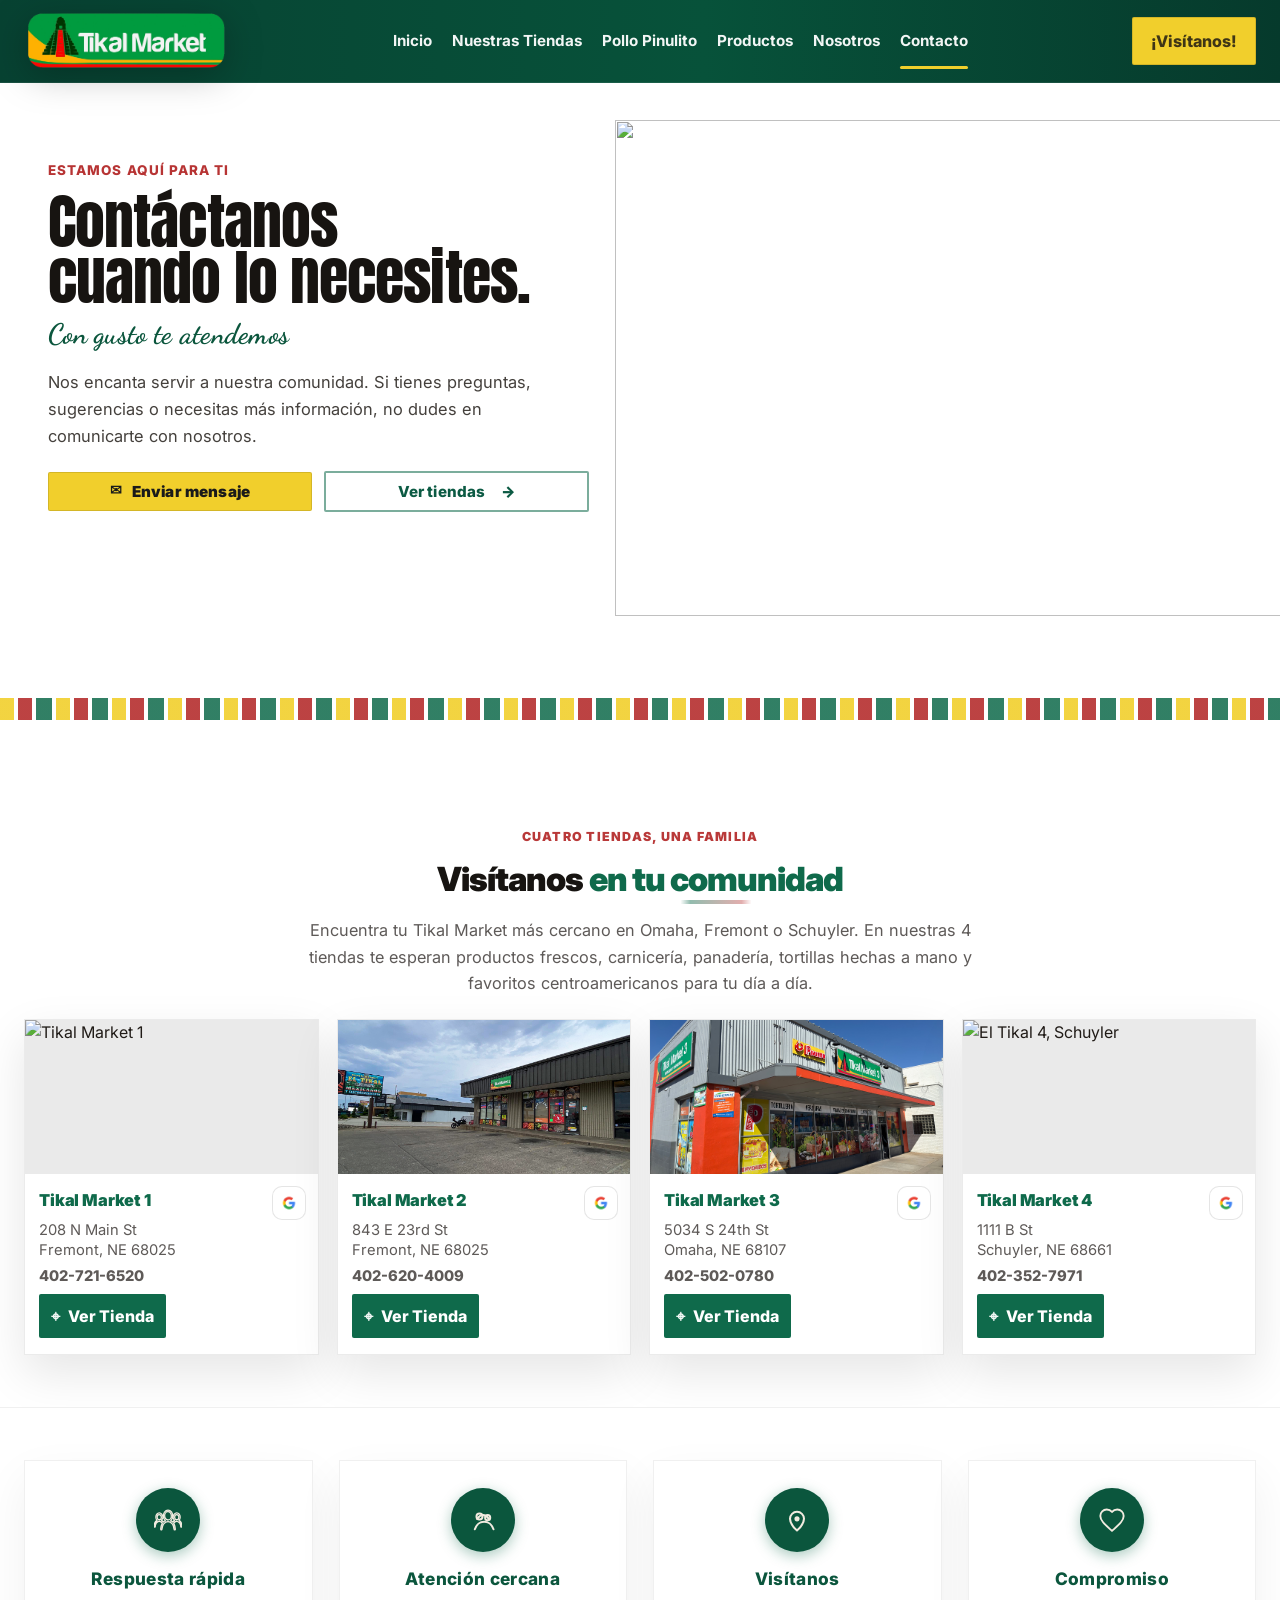
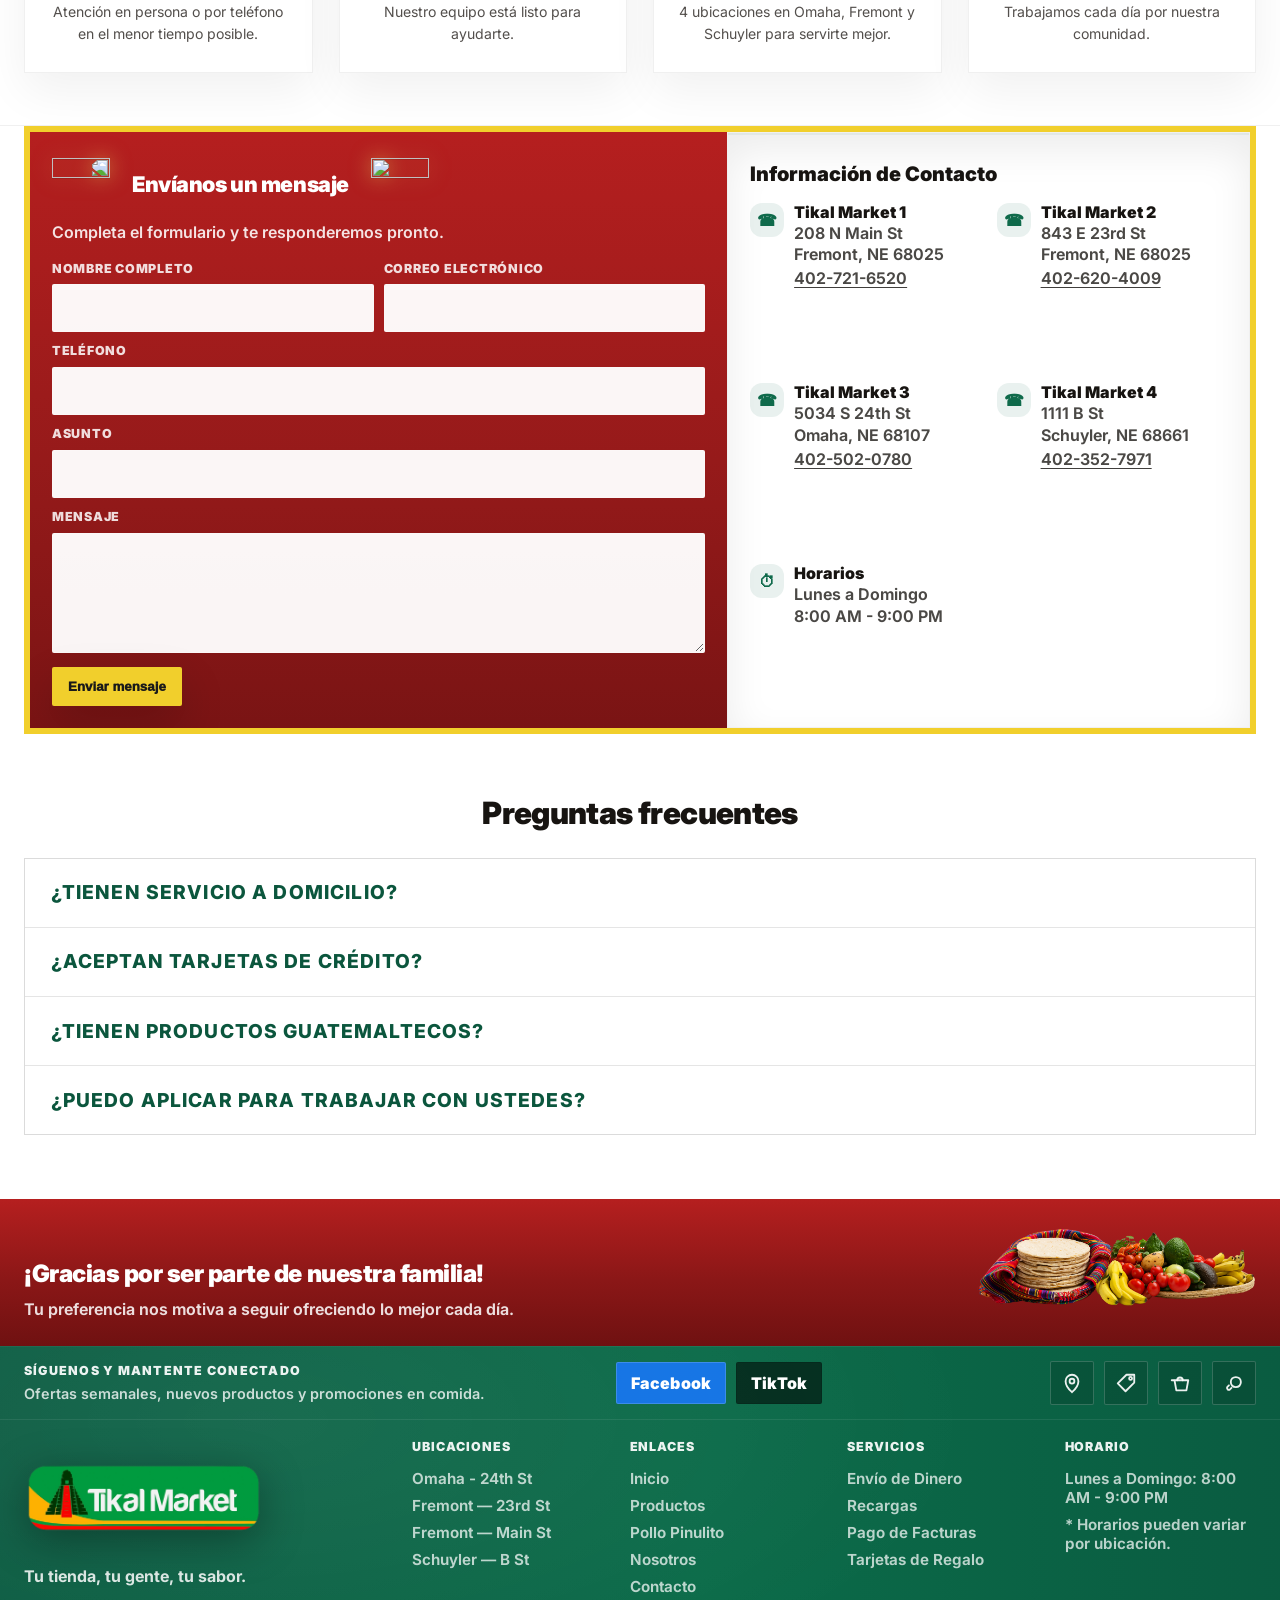
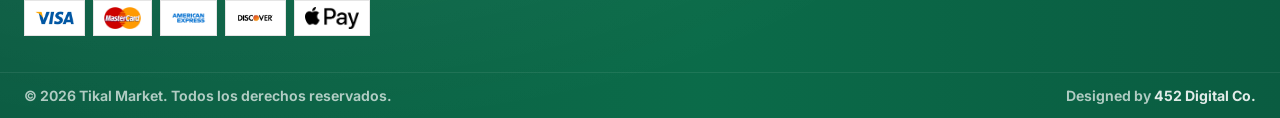
==== contact.html @ d2f0e2c5 "Add files via upload" ====
<!DOCTYPE html>
<html lang="es">
<head>
  <meta charset="UTF-8" />
  <meta name="viewport" content="width=device-width, initial-scale=1.0" />
  <title>Contacto | Tikal Market</title>
  <meta
    name="description"
    content="Contáctanos: teléfono, correo, horario, ubicaciones y formulario para mensajes. También puedes escribirnos por WhatsApp."
  />

  <link rel="preconnect" href="https://fonts.googleapis.com" />
  <link rel="preconnect" href="https://fonts.gstatic.com" crossorigin />
  <link
    href="https://fonts.googleapis.com/css2?family=Anton&family=Cormorant+Garamond:ital,wght@0,400;0,500;0,600;0,700;1,500&family=Dancing+Script:wght@600;700&family=Inter:wght@400;500;600;700;800;900&display=swap"
    rel="stylesheet"
  />

  <link rel="stylesheet" href="css/style.css" />
  <link rel="stylesheet" href="css/locations.css" />
  <link rel="stylesheet" href="css/contact.css" />
</head>
<body class="contact-page">
  <header class="site-header is-overlay" id="site-header">
    <div class="nav-inner container">
      <a href="index.html" class="logo-wrap" aria-label="Tikal Market inicio">
        <img
          src="images/tikal-market-omaha-logo.png"
          alt="Tikal Market"
          class="logo-img"
        />
      </a>

      <nav class="main-nav" aria-label="Navegación principal">
        <a href="index.html">Inicio</a>
        <a href="locations.html">Nuestras Tiendas</a>
        <a href="pollo-pinulito.html">Pollo Pinulito</a>
        <a href="products.html">Productos</a>
        <a href="about.html">Nosotros</a>
        <a href="contact.html" class="active">Contacto</a>
      </nav>

      <div class="nav-right">
        <a href="locations.html" class="visit-btn">¡Visítanos!</a>
      </div>

      <button class="mobile-toggle" aria-label="Abrir menú" aria-expanded="false" type="button">
        <span></span>
        <span></span>
        <span></span>
      </button>
    </div>

    <div class="mobile-menu" id="mobile-menu">
      <a href="index.html">Inicio</a>
      <a href="locations.html">Nuestras Tiendas</a>
      <a href="pollo-pinulito.html">Pollo Pinulito</a>
      <a href="products.html">Productos</a>
      <a href="about.html">Nosotros</a>
      <a href="contact.html" class="active">Contacto</a>
      <a href="locations.html" class="mobile-visit-btn">¡Visítanos!</a>
    </div>
  </header>

  <main class="contact-main">
    <!-- Reuse the Products hero structure (same classes + layout) -->
    <section class="hero prod-hero" aria-label="Contacto">
      <div class="hero-inner container">
        <div class="hero-left">
          <p class="hero-eyebrow">ESTAMOS AQUÍ PARA TI</p>

          <h1 class="hero-title">
            <span class="title-line title-line-dark">Contáctanos</span>
            <span class="title-line title-line-dark">cuando lo necesites.</span>
            <span class="headline-script">Con gusto te atendemos</span>
          </h1>

          <p class="hero-text">
            Nos encanta servir a nuestra comunidad. Si tienes preguntas, sugerencias o necesitas más información,
            no dudes en comunicarte con nosotros.
          </p>

          <div class="hero-actions">
            <a href="#enviar-mensaje" class="btn btn-primary">
              <span class="btn-pin">✉</span>
              Enviar mensaje
            </a>
            <a href="locations.html" class="btn btn-secondary">Ver tiendas</a>
          </div>
        </div>

        <div class="hero-right" aria-label="Foto de la tienda">
          <div class="hero-visual">
            <div class="hero-slideshow" aria-hidden="true">
              <div class="hero-slide active">
                <img src="images/Tikal-market-3-storefront-image-1.jpg" alt="" loading="eager" decoding="async" />
              </div>
              <div class="hero-slide">
                <img src="images/tikal-market-verdura-fresca-omaha.jpg" alt="" loading="eager" decoding="async" />
              </div>
              <div class="hero-slide">
                <img src="images/fresh-pan-dulce-omaha.jpg" alt="" loading="eager" decoding="async" />
              </div>
              <div class="hero-slide">
                <img src="images/tortilleria-el-tikal-omaha.jpg" alt="" loading="eager" decoding="async" />
              </div>
            </div>
            <div class="hero-visual-overlay" aria-hidden="true"></div>
          </div>
        </div>
      </div>
      <div class="hero-pattern" aria-hidden="true"></div>
    </section>

    <section class="community-strip" aria-label="Tiendas en tu comunidad">
      <div class="community-inner">
        <p class="community-eyebrow">CUATRO TIENDAS, UNA FAMILIA</p>
        <h3 class="community-title">Visítanos <span>en tu comunidad</span></h3>
        <p class="community-lead">
          Encuentra tu Tikal Market más cercano en Omaha, Fremont o Schuyler. En nuestras 4 tiendas te esperan productos frescos,
          carnicería, panadería, tortillas hechas a mano y favoritos centroamericanos para tu día a día.
        </p>

        <div class="community-grid">
          <article class="store-card">
            <div class="store-photo">
              <img src="images/el-tikal-1-fremont-comida-mexicana-fremont.jpg" alt="Tikal Market 1" />
            </div>
            <div class="store-body">
              <h4>Tikal Market 1</h4>
              <p>208 N Main St<br />Fremont, NE 68025</p>
              <p class="store-phone">402-721-6520</p>
              <a class="store-btn" href="location-fremont-main.html">Ver Tienda</a>
              <a
                class="store-google"
                href="https://maps.app.goo.gl/HQk2gLZ1mZt1UHi59"
                target="_blank"
                rel="noopener noreferrer"
                aria-label="Ver Tikal Market 1 en Google Maps"
              >
                <img src="images/google-icon.png" alt="" />
              </a>
            </div>
          </article>

          <article class="store-card">
            <div class="store-photo">
              <img src="images/tikal-market-2-storefront.jpg" alt="Tikal Market 2" />
            </div>
            <div class="store-body">
              <h4>Tikal Market 2</h4>
              <p>843 E 23rd St<br />Fremont, NE 68025</p>
              <p class="store-phone">402-620-4009</p>
              <a class="store-btn" href="location-fremont-23rd-st.html">Ver Tienda</a>
              <a
                class="store-google"
                href="https://maps.app.goo.gl/xpdBEGSJSreR9dWq8"
                target="_blank"
                rel="noopener noreferrer"
                aria-label="Ver Tikal Market 2 en Google Maps"
              >
                <img src="images/google-icon.png" alt="" />
              </a>
            </div>
          </article>

          <article class="store-card">
            <div class="store-photo">
              <img src="images/tikal-market-3-grocery-store-omaha.jpg" alt="Tikal Market 3" />
            </div>
            <div class="store-body">
              <h4>Tikal Market 3</h4>
              <p>5034 S 24th St<br />Omaha, NE 68107</p>
              <p class="store-phone">402-502-0780</p>
              <a class="store-btn" href="location-omaha-24th.html">Ver Tienda</a>
              <a
                class="store-google"
                href="https://maps.app.goo.gl/YF4BS8qNrsKsCc697"
                target="_blank"
                rel="noopener noreferrer"
                aria-label="Ver Tikal Market 3 en Google Maps"
              >
                <img src="images/google-icon.png" alt="" />
              </a>
            </div>
          </article>

          <article class="store-card">
            <div class="store-photo">
              <img src="images/store-front-el-tikal-4-schyular-ne.jpg" alt="El Tikal 4, Schuyler" />
            </div>
            <div class="store-body">
              <h4>Tikal Market 4</h4>
              <p>1111 B St<br />Schuyler, NE 68661</p>
              <p class="store-phone">402-352-7971</p>
              <a class="store-btn" href="location-schuyler.html">Ver Tienda</a>
              <a
                class="store-google"
                href="https://maps.app.goo.gl/JEtDp7ppuPJG7rx89"
                target="_blank"
                rel="noopener noreferrer"
                aria-label="Ver Tikal Market 4 en Google Maps"
              >
                <img src="images/google-icon.png" alt="" />
              </a>
            </div>
          </article>
        </div>
      </div>
    </section>

    <section class="about-values about-values--strip" aria-label="Promesas de servicio">
      <div class="about-values-inner container">
        <div class="about-values-grid">
          <article class="about-value-card">
            <div class="about-value-ico about-value-ico--green" aria-hidden="true">
              <svg viewBox="0 0 29.67 21.11" width="28" height="28" fill="none" xmlns="http://www.w3.org/2000/svg" aria-hidden="true" focusable="false">
                <path
                  d="M21.18,20.15c-.04-4.39-2.91-7.85-6.36-7.84s-6.3,3.5-6.32,7.87c0,.51-.3.93-.72.92s-.7-.44-.7-.99c.04-2.21.64-4.33,1.79-6.07-1.13-1.79-3-2.47-4.7-1.7-1.6.72-2.74,2.64-2.74,4.84,0,.52-.31.92-.71.92-.43,0-.72-.43-.71-.97.05-2.67,1.26-5.04,3.2-6.19-1.57-1.71-1.66-4.69-.24-6.54s3.8-1.86,5.22-.02s1.35,4.83-.23,6.56c.76.47,1.39,1.08,1.92,1.86.66-.69,1.36-1.19,2.15-1.59-2.43-2.13-2.81-6.4-.87-9.13s5.4-2.77,7.37-.03s1.6,7.01-.85,9.16c.79.41,1.48.91,2.15,1.59.52-.77,1.14-1.38,1.92-1.86-1.56-1.72-1.66-4.65-.26-6.51s3.8-1.9,5.23-.06s1.37,4.81-.22,6.57c1.93,1.16,3.15,3.51,3.19,6.19,0,.51-.24.91-.64.97-.37.05-.77-.3-.77-.81,0-2.22-1.1-4.18-2.73-4.92-1.7-.78-3.6-.11-4.73,1.69,1.16,1.77,1.8,3.94,1.78,6.22,0,.51-.36.86-.71.84-.42-.02-.69-.42-.69-.96ZM14.51,1.78c-1.98.23-3.38,2.43-3.18,4.84s1.92,4.15,3.84,3.92s3.37-2.38,3.18-4.8-1.87-4.19-3.83-3.96ZM5.47,4.77c-1.26.07-2.18,1.4-2.11,2.92s1.1,2.66,2.32,2.59s2.15-1.36,2.1-2.88-1.06-2.7-2.31-2.63ZM24.03,4.77c-1.25.04-2.19,1.36-2.14,2.87s1.07,2.69,2.28,2.64s2.17-1.31,2.14-2.83-1.02-2.72-2.27-2.68Z"
                  stroke="#f2ebe0"
                  stroke-width="1.35"
                  stroke-linejoin="round"
                  stroke-linecap="round"
                />
              </svg>
            </div>
            <h3 class="about-value-name">Respuesta rápida</h3>
            <p class="about-value-text">Atención en persona o por teléfono en el menor tiempo posible.</p>
          </article>

          <article class="about-value-card">
            <div class="about-value-ico about-value-ico--green" aria-hidden="true">
              <svg viewBox="0 0 24 24" width="28" height="28" fill="none" xmlns="http://www.w3.org/2000/svg">
                <path
                  d="M7 11c1.5-2 3.5-3.2 5-3.2S15.5 9 17 11"
                  stroke="#f2ebe0"
                  stroke-width="1.7"
                  stroke-linecap="round"
                />
                <path
                  d="M5 20c1.2-4 4.5-6.5 8-6.5s6.8 2.5 8 6.5"
                  stroke="#f2ebe0"
                  stroke-width="1.7"
                  stroke-linecap="round"
                />
                <circle cx="9" cy="9" r="2.6" stroke="#f2ebe0" stroke-width="1.7" />
                <circle cx="16" cy="10" r="2.2" stroke="#f2ebe0" stroke-width="1.7" />
              </svg>
            </div>
            <h3 class="about-value-name">Atención cercana</h3>
            <p class="about-value-text">Nuestro equipo está listo para ayudarte.</p>
          </article>

          <article class="about-value-card">
            <div class="about-value-ico about-value-ico--green" aria-hidden="true">
              <svg viewBox="0 0 24 24" width="28" height="28" fill="none" xmlns="http://www.w3.org/2000/svg">
                <path
                  d="M12 21s6-5.2 6-10a6 6 0 1 0-12 0c0 4.8 6 10 6 10Z"
                  stroke="#f2ebe0"
                  stroke-width="1.75"
                  stroke-linejoin="round"
                />
                <circle cx="12" cy="11" r="2.2" fill="#f2ebe0" />
              </svg>
            </div>
            <h3 class="about-value-name">Visítanos</h3>
            <p class="about-value-text">4 ubicaciones en Omaha, Fremont y Schuyler para servirte mejor.</p>
          </article>

          <article class="about-value-card">
            <div class="about-value-ico about-value-ico--green" aria-hidden="true">
              <svg viewBox="0 0 24 24" width="28" height="28" fill="none" xmlns="http://www.w3.org/2000/svg">
                <path
                  d="M12 21.35l-1.45-1.32C5.4 15.36 2 12.28 2 8.5 2 5.42 4.42 3 7.5 3c1.74 0 3.41.81 4.5 2.09C13.09 3.81 14.76 3 16.5 3 19.58 3 22 5.42 22 8.5c0 3.78-3.4 6.86-8.55 11.54L12 21.35Z"
                  stroke="#f2ebe0"
                  stroke-width="1.6"
                  stroke-linejoin="round"
                />
              </svg>
            </div>
            <h3 class="about-value-name">Compromiso</h3>
            <p class="about-value-text">Trabajamos cada día por nuestra comunidad.</p>
          </article>
        </div>
      </div>
    </section>

    <section class="contact-split" id="enviar-mensaje" aria-label="Formulario y datos de contacto">
      <div class="contact-split-inner">
        <div class="contact-form-panel">
          <div class="contact-form-title-deco pin-order-title-deco">
            <span class="pin-order-title-rays" aria-hidden="true">
              <img
                class="pin-order-title-exclam"
                src="images/exclamations-card.svg"
                alt=""
                width="58"
                height="53"
                decoding="async"
              />
            </span>
            <h2 class="contact-form-title">Envíanos un mensaje</h2>
            <span class="pin-order-title-rays pin-order-title-rays--mirror" aria-hidden="true">
              <img
                class="pin-order-title-exclam"
                src="images/exclamations-card.svg"
                alt=""
                width="58"
                height="53"
                decoding="async"
              />
            </span>
          </div>
          <p class="contact-form-sub">Completa el formulario y te responderemos pronto.</p>

          <form action="#" method="post" class="contact-form" aria-label="Formulario de contacto">
            <div class="contact-form-grid">
              <div class="contact-field">
                <label class="contact-label" for="fullName">Nombre completo</label>
                <input class="contact-input" id="fullName" name="fullName" type="text" autocomplete="name" />
              </div>
              <div class="contact-field">
                <label class="contact-label" for="email">Correo electrónico</label>
                <input class="contact-input" id="email" name="email" type="email" autocomplete="email" />
              </div>
              <div class="contact-field contact-field--full">
                <label class="contact-label" for="phone">Teléfono</label>
                <input class="contact-input" id="phone" name="phone" type="tel" autocomplete="tel" />
              </div>
              <div class="contact-field contact-field--full">
                <label class="contact-label" for="subject">Asunto</label>
                <input class="contact-input" id="subject" name="subject" type="text" />
              </div>
              <div class="contact-field contact-field--full">
                <label class="contact-label" for="message">Mensaje</label>
                <textarea class="contact-textarea" id="message" name="message"></textarea>
              </div>
            </div>

            <div class="contact-submit-row">
              <button class="contact-submit" type="submit">Enviar mensaje</button>
            </div>
          </form>
        </div>

        <aside class="contact-info-panel" aria-label="Información de contacto">
          <h2 class="contact-info-title">Información de Contacto</h2>
          <ul class="contact-info-list">
            <li class="contact-info-item">
              <div class="contact-info-ico" aria-hidden="true">☎</div>
              <div>
                <p class="contact-info-k">Tikal Market 1</p>
                <p class="contact-info-v">208 N Main St<br />Fremont, NE 68025</p>
                <p class="contact-info-v"><a href="tel:+14027216520">402-721-6520</a></p>
              </div>
            </li>
            <li class="contact-info-item">
              <div class="contact-info-ico" aria-hidden="true">☎</div>
              <div>
                <p class="contact-info-k">Tikal Market 2</p>
                <p class="contact-info-v">843 E 23rd St<br />Fremont, NE 68025</p>
                <p class="contact-info-v"><a href="tel:+14026204009">402-620-4009</a></p>
              </div>
            </li>
            <li class="contact-info-item">
              <div class="contact-info-ico" aria-hidden="true">☎</div>
              <div>
                <p class="contact-info-k">Tikal Market 3</p>
                <p class="contact-info-v">5034 S 24th St<br />Omaha, NE 68107</p>
                <p class="contact-info-v"><a href="tel:+14025020780">402-502-0780</a></p>
              </div>
            </li>
            <li class="contact-info-item">
              <div class="contact-info-ico" aria-hidden="true">☎</div>
              <div>
                <p class="contact-info-k">Tikal Market 4</p>
                <p class="contact-info-v">1111 B St<br />Schuyler, NE 68661</p>
                <p class="contact-info-v"><a href="tel:+14023527971">402-352-7971</a></p>
              </div>
            </li>
            <li class="contact-info-item">
              <div class="contact-info-ico" aria-hidden="true">⏱</div>
              <div>
                <p class="contact-info-k">Horarios</p>
                <p class="contact-info-v">Lunes a Domingo<br />8:00 AM - 9:00 PM</p>
              </div>
            </li>
          </ul>

        </aside>
      </div>
    </section>

    <section class="loc-faq" aria-label="Preguntas frecuentes">
      <div class="loc-faq-inner">
        <h2 class="loc-faq-title">Preguntas frecuentes</h2>
        <div class="loc-faq-grid">
          <details class="loc-faq-item">
            <summary class="loc-faq-q">
              ¿Tienen servicio a domicilio?
              <span class="chev" aria-hidden="true">⌄</span>
            </summary>
            <div class="loc-faq-a">
              No contamos con servicio a domicilio propio, pero te esperamos en cualquiera de nuestras tiendas.
            </div>
          </details>

          <details class="loc-faq-item">
            <summary class="loc-faq-q">
              ¿Aceptan tarjetas de crédito?
              <span class="chev" aria-hidden="true">⌄</span>
            </summary>
            <div class="loc-faq-a">Sí, aceptamos Visa, Mastercard, Discover y American Express.</div>
          </details>

          <details class="loc-faq-item">
            <summary class="loc-faq-q">
              ¿Tienen productos guatemaltecos?
              <span class="chev" aria-hidden="true">⌄</span>
            </summary>
            <div class="loc-faq-a">
              Sí, contamos con una gran variedad de productos de Guatemala, México y Centroamérica.
            </div>
          </details>

          <details class="loc-faq-item">
            <summary class="loc-faq-q">
              ¿Puedo aplicar para trabajar con ustedes?
              <span class="chev" aria-hidden="true">⌄</span>
            </summary>
            <div class="loc-faq-a">
              Sí, envíanos tu información a <a href="mailto:info@eltikalmarket.com">info@eltikalmarket.com</a> o visita una de nuestras tiendas.
            </div>
          </details>
        </div>
      </div>
    </section>

    <section class="contact-thanks" aria-label="Gracias">
      <div class="contact-thanks-inner">
        <div>
          <h2 class="contact-thanks-title">¡Gracias por ser parte de nuestra familia!</h2>
          <p class="contact-thanks-sub">Tu preferencia nos motiva a seguir ofreciendo lo mejor cada día.</p>
        </div>
        <img class="contact-thanks-img" src="images/tikal-market-omaha-fresh-fruits-and-veggies.png" alt="" loading="lazy" decoding="async" />
      </div>
    </section>
  </main>

  <footer class="site-footer" aria-label="Pie de página">
    <div class="footer-social" aria-label="Síguenos y mantente conectado">
      <div class="social-strip-inner">
        <div class="social-strip-left">
          <p class="social-strip-title">SÍGUENOS Y MANTENTE CONECTADO</p>
          <p class="social-strip-subtitle">Ofertas semanales, nuevos productos y promociones en comida.</p>
        </div>

        <div class="social-strip-actions" aria-label="Redes sociales">
          <a class="social-pill social-pill-facebook" href="#" aria-label="Facebook">Facebook</a>
          <a class="social-pill social-pill-tiktok" href="#" aria-label="TikTok">TikTok</a>
        </div>

        <div class="social-strip-icons" aria-hidden="true">
          <span class="social-icon" title="Tiendas">
            <svg viewBox="0 0 24 24" aria-hidden="true" focusable="false">
              <path d="M12 22s7-6.2 7-12a7 7 0 0 0-14 0c0 5.8 7 12 7 12Z" fill="none" stroke="currentColor" stroke-width="2" />
              <circle cx="12" cy="10" r="2.6" fill="none" stroke="currentColor" stroke-width="2" />
            </svg>
          </span>
          <span class="social-icon" title="Ofertas">
            <svg viewBox="0 0 24 24" aria-hidden="true" focusable="false">
              <path d="M3 12.5 12.5 3H21v8.5L11.5 21 3 12.5Z" fill="none" stroke="currentColor" stroke-width="2" stroke-linejoin="round" />
              <circle cx="17" cy="7" r="1.6" fill="none" stroke="currentColor" stroke-width="2" />
            </svg>
          </span>
          <span class="social-icon" title="Productos">
            <svg viewBox="0 0 24 24" aria-hidden="true" focusable="false">
              <path d="M6 9h15l-2 11H8L6 9Z" fill="none" stroke="currentColor" stroke-width="2" stroke-linejoin="round" />
              <path d="M9 9a3 3 0 0 1 6 0" fill="none" stroke="currentColor" stroke-width="2" stroke-linecap="round" />
              <path d="M3 9h2" fill="none" stroke="currentColor" stroke-width="2" stroke-linecap="round" />
            </svg>
          </span>
          <span class="social-icon" title="Pollo Pinulito">
            <svg viewBox="0 0 24 24" aria-hidden="true" focusable="false">
              <path d="M10 7c2-2 6-2 8 0s2 6 0 8-6 2-8 0-2-6 0-8Z" fill="none" stroke="currentColor" stroke-width="2" />
              <path d="M6.5 14.5 4.8 16.2a2 2 0 0 0 2.8 2.8l1.7-1.7" fill="none" stroke="currentColor" stroke-width="2" stroke-linecap="round" />
            </svg>
          </span>
        </div>
      </div>
    </div>

    <div class="footer-inner">
      <div class="footer-brand">
        <div class="footer-logo-row">
          <img class="footer-logo" src="images/tikal-market-omaha-logo.png" alt="Tikal Market" />
        </div>
        <p class="footer-tagline">Tu tienda, tu gente, tu sabor.</p>

        <div class="footer-payments" aria-label="Métodos de pago">
          <img class="pay-badge" src="images/visa-logo-tikal-market.png" alt="Visa" />
          <img class="pay-badge" src="images/master-card-logo.png" alt="Mastercard" />
          <img class="pay-badge" src="images/american-express-logo-tikal-market.png" alt="American Express" />
          <img class="pay-badge" src="images/discover-logo-tikal-market.png" alt="Discover" />
          <img class="pay-badge" src="images/apple-pay-logo.png" alt="Apple Pay" />
        </div>
      </div>

      <div class="footer-cols" aria-label="Información del sitio">
        <div class="footer-col">
          <h4>Ubicaciones</h4>
          <a href="locations.html">Omaha - 24th St</a>
          <a href="locations.html">Fremont — 23rd St</a>
          <a href="locations.html">Fremont — Main St</a>
          <a href="locations.html">Schuyler — B St</a>
        </div>

        <div class="footer-col">
          <h4>Enlaces</h4>
          <a href="index.html">Inicio</a>
          <a href="products.html">Productos</a>
          <a href="pollo-pinulito.html">Pollo Pinulito</a>
          <a href="about.html">Nosotros</a>
          <a href="contact.html">Contacto</a>
        </div>

        <div class="footer-col">
          <h4>Servicios</h4>
          <span>Envío de Dinero</span>
          <span>Recargas</span>
          <span>Pago de Facturas</span>
          <span>Tarjetas de Regalo</span>
        </div>

        <div class="footer-col footer-col-hours">
          <h4>Horario</h4>
          <span>Lunes a Domingo: 8:00 AM - 9:00 PM</span>
          <span class="footer-hours-note">* Horarios pueden variar por ubicación.</span>
        </div>
      </div>
    </div>

    <div class="footer-bottom" aria-label="Créditos">
      <div class="footer-bottom-inner">
        <span>© 2026 Tikal Market. Todos los derechos reservados.</span>
        <span class="footer-credit">
          Designed by
          <a href="https://452digitalco.com" target="_blank" rel="noopener noreferrer">452 Digital Co.</a>
        </span>
      </div>
    </div>
  </footer>

  <script src="js/script.js" defer></script>
</body>
</html>
---- css/style.css ----
* {
  box-sizing: border-box;
  margin: 0;
  padding: 0;
}

:root {
  --green: #0f6a4b;
  --green-dark: #0b563d;
  --green-deep: #0b5a43;
  --cream: #f2ece3;
  --cream-soft: #f7f2eb;
  --text: #201b17;
  --muted: #645950;
  --red: #b12323;
  --yellow: #f1cf2c;
  --white: #ffffff;
  --shadow-soft: 0 10px 30px rgba(0, 0, 0, 0.08);
  --shadow-hero: 0 18px 50px rgba(0, 0, 0, 0.14);
  --radius: 14px;
  --header-h: 82px;
}

html {
  scroll-behavior: smooth;
  overflow-x: hidden;
}

body {
  font-family: "Inter", sans-serif;
  background: #ffffff;
  color: var(--text);
  line-height: 1.5;
  overflow-x: hidden;
}

body.nav-open {
  overflow: hidden;
  touch-action: none;
}

img {
  max-width: 100%;
  display: block;
}

.container {
  width: min(1380px, calc(100% - 48px));
  margin: 0 auto;
}

/* HEADER */
.site-header {
  position: fixed;
  left: 0;
  right: 0;
  top: 0;
  z-index: 100;
  background: linear-gradient(90deg, #074232 0%, #07523a 55%, #063a2c 100%);
  border-bottom: 1px solid rgba(255, 255, 255, 0.08);
  transition: box-shadow 220ms ease;
}

.site-header.is-overlay {
  /* keep consistent brand color at top; no pale/translucent state */
  background: linear-gradient(90deg, #074232 0%, #07523a 55%, #063a2c 100%);
}

.site-header.is-solid {
  /* subtle enhancement on scroll (same base color identity) */
  box-shadow: 0 14px 36px rgba(0, 0, 0, 0.22);
}

.nav-inner {
  min-height: 82px;
  padding: 0;
  display: flex;
  align-items: center;
  gap: 24px;
}

.logo-wrap {
  display: flex;
  align-items: center;
  text-decoration: none;
  flex-shrink: 0;
}

.logo-img {
  height: 63px;
  width: auto;
  object-fit: contain;
  filter: drop-shadow(0 8px 18px rgba(0, 0, 0, 0.25));
}

.main-nav {
  display: flex;
  align-items: center;
  justify-content: center;
  gap: 28px;
  flex: 1;
}

.main-nav a {
  position: relative;
  color: rgba(255, 255, 255, 0.95);
  text-decoration: none;
  font-weight: 700;
  font-size: 0.95rem;
  padding: 6px 0;
  transition: opacity 0.2s ease;
}

.main-nav a:hover {
  opacity: 1;
}

.main-nav a.active::after,
.main-nav a:hover::after {
  content: "";
  position: absolute;
  left: 0;
  bottom: -11px;
  width: 100%;
  height: 3px;
  background: var(--yellow);
  border-radius: 999px;
}

.nav-right {
  display: flex;
  align-items: center;
  gap: 16px;
  flex-shrink: 0;
}

.social-icons {
  display: flex;
  align-items: center;
  gap: 0;
}

.nav-social-fb {
  width: 48px;
  height: 48px;
  margin: 0;
  padding: 0;
  border-radius: 2px;
  border: 1px solid #c3c4c7;
  background-color: rgba(255, 255, 255, 1);
  color: #0866ff;
  text-decoration: none;
  font-family: inherit;
  font-size: 1.05rem;
  font-weight: 800;
  line-height: 1;
  display: inline-flex;
  align-items: center;
  justify-content: center;
  box-shadow: 0 1px 0 rgba(0, 0, 0, 0.06);
  transition: background-color 0.1s ease, border-color 0.1s ease, color 0.1s ease,
    box-shadow 0.1s ease;
}

.nav-social-fb:hover {
  background-color: #f6f7f7;
  border-color: #8c8f94;
  color: #0554cf;
  box-shadow: 0 1px 0 rgba(0, 0, 0, 0.1);
}

.nav-social-fb:active {
  background-color: #f0f0f0;
  box-shadow: inset 0 1px 1px rgba(0, 0, 0, 0.06);
}

.nav-social-fb:focus-visible {
  outline: 2px solid var(--yellow);
  outline-offset: 2px;
}

.visit-btn {
  display: inline-flex;
  align-items: center;
  justify-content: center;
  background: var(--yellow);
  color: rgba(23, 20, 17, 0.82);
  text-decoration: none;
  font-weight: 800;
  padding: 11px 18px;
  border-radius: 2px;
  border: 1px solid rgba(0, 0, 0, 0.12);
  box-shadow: none;
  white-space: nowrap;
  transition: transform 0.2s ease, box-shadow 0.2s ease;
}

.visit-btn:hover {
  transform: translateY(-1px);
  box-shadow: none;
}

.mobile-toggle {
  display: none;
  width: 46px;
  height: 46px;
  background: rgba(255, 255, 255, 0.08);
  border: 1px solid rgba(255, 255, 255, 0.22);
  border-radius: 12px;
  cursor: pointer;
  margin-left: auto;
}

.mobile-toggle span {
  display: block;
  width: 24px;
  height: 2px;
  background: white;
  margin: 5px auto;
  border-radius: 999px;
  transition: 0.2s ease;
}

.mobile-toggle.is-open span:nth-child(1) {
  transform: translateY(7px) rotate(45deg);
}

.mobile-toggle.is-open span:nth-child(2) {
  opacity: 0;
}

.mobile-toggle.is-open span:nth-child(3) {
  transform: translateY(-7px) rotate(-45deg);
}

.mobile-menu {
  display: none;
  background: #0b5f43;
  border-top: 1px solid rgba(255, 255, 255, 0.08);
  padding: 12px 18px 18px;
  position: absolute;
  left: 0;
  right: 0;
  top: 100%;
  max-height: calc(100vh - 82px);
  overflow: auto;
  -webkit-overflow-scrolling: touch;
}

.mobile-menu.is-open {
  display: block;
}

.mobile-menu a {
  display: block;
  color: rgba(23, 20, 17, 0.9);
  text-decoration: none;
  font-weight: 700;
  padding: 12px 0;
  border-bottom: 1px solid rgba(255, 255, 255, 0.08);
}

.mobile-menu a:last-child {
  border-bottom: 0;
}

.mobile-visit-btn {
  margin-top: 10px;
  text-align: center;
  background: var(--yellow);
  color: #1a1a1a !important;
  border-radius: 2px;
  border: 1px solid rgba(0, 0, 0, 0.12);
  padding: 13px 16px !important;
  font-weight: 900;
  box-shadow: none;
}

/* HERO (editorial / premium) */
.hero {
  position: relative;
  z-index: 5;
  /* allow the produce PNG to overlap into next section */
  overflow: visible;
  min-height: 660px;
  padding-top: var(--header-h); /* room for fixed header */
  background: #ffffff;
}

.hero-inner {
  position: relative;
  z-index: 3;
  display: grid;
  grid-template-columns: 38% 62%;
  gap: 0;
  align-items: stretch;
  /* no inset padding so the photo runs header→divider */
  padding: 0;
  min-height: calc(660px - var(--header-h));
}

.hero-left {
  display: flex;
  flex-direction: column;
  justify-content: flex-start;
  /* shift copy down without creating image gaps */
  padding: 40px 26px 150px 24px;
  position: relative;
  z-index: 5;
  background: #ffffff;
}

.hero-left::after {
  content: "";
  position: absolute;
  top: 0;
  right: -35px;
  height: 100%;
  width: 130px;
  background: #ffffff;
  /* vertical zig-zag edge where it meets the photo */
  clip-path: polygon(
    0 0,
    100% 0,
    92% 6%,
    100% 12%,
    92% 18%,
    100% 24%,
    92% 30%,
    100% 36%,
    92% 42%,
    100% 48%,
    92% 54%,
    100% 60%,
    92% 66%,
    100% 72%,
    92% 78%,
    100% 84%,
    92% 90%,
    100% 96%,
    92% 100%,
    0 100%
  );
  pointer-events: none;
  z-index: 1;
}

.hero-left > * {
  position: relative;
  z-index: 2;
}
.hero-eyebrow {
  color: rgba(177, 35, 35, 0.92);
  font-weight: 800;
  font-size: 0.84rem;
  letter-spacing: 0.08em;
  text-transform: uppercase;
  margin-bottom: 14px;
}

.hero-title {
  margin-bottom: 14px;
}

.title-line {
  display: block;
  position: relative;
  font-family: "Anton", sans-serif;
  font-weight: 400;
  letter-spacing: -0.015em;
  line-height: 0.92;
  font-size: clamp(2.35rem, 3.9vw, 4.05rem);
}

.title-line-dark {
  color: #171411;
}

.title-line-green {
  color: var(--green-deep);
}

span.title-line.title-line-green {
  color: rgba(15, 106, 75, 0.96);
}

.pin-hero-accent-green {
  color: var(--green-deep);
}

.title-line-red {
  color: var(--red);
}

.title-line-underlined.title-line-red::after {
  border-bottom-color: rgba(177, 35, 35, 0.95);
}

.title-line-underlined.title-line-red::before {
  border-bottom-color: rgba(241, 207, 44, 0.95);
}

.title-line-underlined {
  display: inline-block;
  padding-bottom: 16px;
}

.title-line-underlined::after {
  content: "";
  position: absolute;
  left: 12px;
  bottom: 4px;
  width: 230px;
  height: 18px;
  border-bottom: 5px solid rgba(177, 35, 35, 0.95);
  border-radius: 4px;
  transform: rotate(-3deg);
}

.title-line-underlined::before {
  content: "";
  position: absolute;
  left: 10px;
  bottom: 8px;
  width: 226px;
  height: 10px;
  border-bottom: 4px solid rgba(241, 207, 44, 0.95);
  border-radius: 4px;
  transform: rotate(-3deg);
  z-index: 1;
}

.headline-script {
  display: inline-block;
  margin-top: 8px;
  font-family: "Dancing Script", cursive;
  font-weight: 700;
  font-size: clamp(1.3rem, 2.2vw, 2rem);
  color: rgba(23, 20, 17, 0.92);
  letter-spacing: 0.01em;
}

/* Products hero: match Locations “Sobre” script green */
.prod-hero .headline-script {
  color: var(--green-dark);
}

.hero-text {
  max-width: 52ch;
  color: rgba(32, 27, 23, 0.84);
  font-size: 1.03rem;
  line-height: 1.65;
  margin-bottom: 18px;
}

.hero-actions {
  display: flex;
  gap: 12px;
  align-items: center;
  flex-wrap: wrap;
  margin-top: 2px;
}

/* Hero CTAs: same width as the primary button row */
.hero-actions .btn {
  flex: 1 1 0;
  min-width: 0;
  width: 100%;
  max-width: 100%;
  white-space: nowrap;
  line-height: 1.12;
  font-size: clamp(0.86rem, 1.55vw, 0.95rem);
  padding: 10px 12px;
  min-height: 0;
}

.hero-actions .btn-secondary {
  padding: 10px 12px;
}

.hero-actions .btn-pin {
  font-size: 0.86rem;
}

.btn {
  display: inline-flex;
  align-items: center;
  justify-content: center;
  gap: 10px;
  text-decoration: none;
  font-weight: 900;
  letter-spacing: 0.01em;
  min-height: 46px;
  padding: 12px 18px;
  border-radius: 2px;
  transition: transform 0.18s ease, box-shadow 0.18s ease, background 0.18s ease, color 0.18s ease, border-color 0.18s ease;
}

.btn-primary {
  background: var(--yellow);
  color: #1a1a1a;
  border: 1px solid rgba(0, 0, 0, 0.12);
  box-shadow: none;
}

.btn-primary:hover {
  transform: translateY(-1px);
  box-shadow: none;
}

.btn-secondary {
  background: transparent;
  color: var(--green-deep);
  border: 2px solid rgba(15, 106, 75, 0.55);
  font-weight: 800;
  padding-right: 16px;
}

.btn-secondary:hover {
  border-color: rgba(15, 106, 75, 0.9);
  background: rgba(15, 106, 75, 0.06);
  transform: translateY(-1px);
}

.btn-secondary::after {
  content: "\2192";
  font-family: inherit;
  font-weight: 900;
  line-height: 1;
  margin-left: 6px;
  transform: translateY(-0.5px);
}

.btn-pin {
  font-size: 0.92rem;
  line-height: 1;
}

.hero-right {
  padding: 0;
  position: relative;
  /* full-bleed image to viewport edge (safe with overflow-x hidden) */
  margin-right: calc(50% - 50vw - 2px);
  display: flex;
}

.hero-visual {
  position: relative;
  height: 100%;
  min-height: 100%;
  border-radius: 0;
  overflow: hidden;
  box-shadow: none;
  /* If the photo doesn't match the container aspect ratio, show a clean fill. */
  background: #ffffff;
  flex: 1;
}

.hero-slideshow {
  position: absolute;
  inset: 0;
}

.hero-slide {
  position: absolute;
  inset: 0;
  opacity: 0;
  visibility: hidden;
  transition: opacity 0.8s ease;
}

.hero-slide.active {
  opacity: 1;
  visibility: visible;
}

.hero-slide img {
  width: 100%;
  height: 100%;
  object-fit: cover;
  object-position: center center;
  background: transparent;
}

/* Schuyler grocery photo: nudge crop to feel centered */
.hero-slide--schuyler-grocery img {
  object-position: 45% center;
}

/* Schuyler storefront: show more of the right side */
.hero-slide--schuyler-front img {
  object-position: 85% center;
}

/* Per-slide crop focus overrides */
.hero-slide.hero-slide-pinulito img {
  object-position: 115% center;
}

.hero-visual-overlay {
  position: absolute;
  inset: 0;
  /* No dimming scrim — keep hero photography bright */
  background: transparent;
  pointer-events: none;
  z-index: 2;
}

.hero-right::before {
  display: none;
}

.hero-foreground {
  position: absolute;
  bottom: -92px;
  left: 24%;
  transform: translateX(-50%);
  width: min(637px, 42.9vw);
  z-index: 30;
  pointer-events: none;
}

.hero-pattern {
  position: absolute;
  left: 0;
  right: 0;
  bottom: -1px;
  height: 22px;
  opacity: 0.95;
  z-index: 20;
  background:
    repeating-linear-gradient(
      90deg,
      rgba(241, 207, 44, 0.95) 0 14px,
      rgba(241, 207, 44, 0) 14px 18px,
      rgba(177, 35, 35, 0.9) 18px 32px,
      rgba(177, 35, 35, 0) 32px 36px,
      rgba(15, 106, 75, 0.9) 36px 52px,
      rgba(15, 106, 75, 0) 52px 56px
    );
}

.flag-divider {
  height: 22px;
  opacity: 0.95;
  background:
    repeating-linear-gradient(
      90deg,
      rgba(241, 207, 44, 0.95) 0 14px,
      rgba(241, 207, 44, 0) 14px 18px,
      rgba(177, 35, 35, 0.9) 18px 32px,
      rgba(177, 35, 35, 0) 32px 36px,
      rgba(15, 106, 75, 0.9) 36px 52px,
      rgba(15, 106, 75, 0) 52px 56px
    );
}

/* PINULITO PROMO BANNER */
.pin-promo {
  background: url("../images/white-section-pollo.jpg") center / cover no-repeat;
}

.pin-promo-inner {
  max-width: 1400px;
  margin: 0 auto;
  padding: 18px 0 8px;
}

.pin-promo-image {
  display: block;
  width: 100%;
  height: auto;
}

/* INTRO SECTION */
.home-intro {
  background: #ffffff;
  /* leave room for the hero foreground overlap */
  padding: 38px 0 30px;
  position: relative;
  z-index: 0;
  overflow: visible;
}

.intro-inner {
  max-width: 1380px;
  margin: 0 auto;
  padding: 0 24px;
  display: grid;
  grid-template-columns: minmax(0, 1.35fr) minmax(300px, 0.65fr);
  grid-template-areas: "visual copy";
  gap: 40px 64px;
  align-items: start;
}

.intro-visual-column {
  grid-area: visual;
  display: flex;
  flex-direction: column;
  gap: 22px;
  min-width: 0;
}

.intro-copy {
  grid-area: copy;
  margin-top: 0;
  align-self: start;
  padding-left: 8px;
  padding-top: 2px;
  /* Keep the original copy, but constrain line length so it wraps into more rows */
  max-width: min(420px, 46ch);
  width: 100%;
  justify-self: end;
}

.intro-gallery {
  margin: 0;
  width: 100%;
}


/* Script eyebrow (departments lead + home/history — same as .departments-eyebrow) */
.section-eyebrow,
.departments-eyebrow {
  margin: 0 0 8px;
  padding: 0;
  font-family: "Dancing Script", cursive;
  font-weight: 700;
  font-size: clamp(2.15rem, 4.2vw, 2.75rem);
  line-height: 1;
  letter-spacing: 0.01em;
  color: var(--green-dark);
  text-transform: none;
}

.intro-copy h2 {
  margin: 0 0 0.7rem;
  font-family: "Anton", system-ui, sans-serif;
  font-weight: 400;
  font-size: clamp(2.05rem, 4.1vw, 2.7rem);
  line-height: 0.98;
  letter-spacing: 0.04em;
  text-transform: uppercase;
  color: var(--green-dark);
}

.intro-copy h2 span {
  display: block;
  color: var(--green-dark);
}

.intro-copy p {
  margin: 0 0 14px;
  font-family: "Inter", sans-serif;
  font-weight: 400;
  font-size: clamp(0.92rem, 1.35vw, 1.02rem);
  line-height: 1.62;
  color: rgba(55, 48, 42, 0.94);
  max-width: 56ch;
}

.home-intro a.secondary-btn {
  min-height: 48px;
  padding: 16px 22px;
  font-size: 0.95rem;
  letter-spacing: 0.01em;
}

.secondary-btn {
  display: inline-flex;
  align-items: center;
  justify-content: center;
  background: var(--green);
  color: #fff;
  text-decoration: none;
  font-weight: 800;
  padding: 12px 18px;
  border-radius: 2px;
  border: 1px solid rgba(0, 0, 0, 0.12);
  box-shadow: none;
  transition: 0.2s ease;
}

.secondary-btn:hover {
  background: var(--green-dark);
  transform: translateY(-2px);
  box-shadow: none;
}

/* Departments CTA: keep button style, remove heavy shadow */
.departments .secondary-btn {
  box-shadow: none;
  padding-right: 16px;
}

.departments .secondary-btn:hover {
  box-shadow: none;
}

.departments .secondary-btn::after {
  content: "→";
  font-weight: 900;
  line-height: 1;
  margin-left: 10px;
  transform: translateY(-0.5px);
}

.intro-gallery {
  display: grid;
  grid-template-columns: repeat(2, minmax(0, 1fr));
  gap: clamp(16px, 2.2vw, 26px);
  align-items: stretch;
}

.intro-photo {
  position: relative;
  border-radius: 0;
  overflow: hidden;
  background: #ffffff;
  border: 1px solid rgba(0, 0, 0, 0.07);
  box-shadow: 0 18px 42px rgba(0, 0, 0, 0.10);
  aspect-ratio: 3 / 4;
  min-height: clamp(280px, 34vw, 440px);
  transition: transform 260ms cubic-bezier(0.2, 0.9, 0.2, 1), box-shadow 260ms cubic-bezier(0.2, 0.9, 0.2, 1);
  transform-origin: center center;
  will-change: transform;
}

.intro-photo img {
  width: 100%;
  height: 100%;
  object-fit: cover;
  transition: transform 520ms cubic-bezier(0.2, 0.9, 0.2, 1);
  will-change: transform;
}

.intro-photo:hover,
.intro-photo:focus-within {
  z-index: 3;
  transform: translateY(-4px);
  box-shadow: 0 26px 62px rgba(0, 0, 0, 0.16);
}

.intro-photo:hover img,
.intro-photo:focus-within img {
  transform: scale(1.10);
}

.intro-photo.intro-photo-butcher img {
  object-position: center top;
}

.intro-photo.intro-photo-produce img {
  object-fit: cover;
  object-position: center 20%;
}

.intro-photo:nth-child(1),
.intro-photo:nth-child(2),
.intro-photo:nth-child(3) {
  transform: none;
}

.intro-features {
  display: flex;
  flex-direction: row;
  flex-wrap: wrap;
  align-items: stretch;
  justify-content: center;
  gap: 14px 18px;
  padding: 18px 0 0;
  width: 100%;
  margin-inline: auto;
  align-self: center;
  border-top: 1px solid rgba(0, 0, 0, 0.08);
}

.feature-card {
  display: flex;
  flex-direction: column;
  align-items: center;
  justify-content: flex-start;
  text-align: center;
  gap: 10px;
  background: transparent;
  border: 0;
  border-radius: 0;
  padding: 4px 8px;
  min-height: auto;
  flex: 1 1 120px;
  max-width: 180px;
  border-bottom: 0;
}

.feature-icon {
  width: 34px;
  height: 34px;
  border-radius: 10px;
  background: rgba(15, 106, 75, 0.06);
  color: var(--green);
  display: inline-flex;
  align-items: center;
  justify-content: center;
  font-size: 0.95rem;
  font-weight: 800;
  flex-shrink: 0;
}

.feature-card span:last-child {
  color: rgba(32, 27, 23, 0.86);
  font-weight: 800;
  line-height: 1.25;
  font-size: 1.06rem;
}

/* COMMUNITY STRIP (continues home-intro section) */
.community-strip {
  margin-top: 62px;
  padding: 46px 0 52px;
  background: #ffffff;
  border-top: 0;
}

.community-inner {
  width: min(1380px, calc(100% - 48px));
  margin: 0 auto;
  text-align: center;
}

.community-eyebrow {
  font-weight: 900;
  font-size: 0.78rem;
  letter-spacing: 0.10em;
  text-transform: uppercase;
  color: rgba(177, 35, 35, 0.9);
  margin-bottom: 8px;
}

.community-title {
  font-size: clamp(1.9rem, 2.6vw, 2.6rem);
  font-weight: 900;
  letter-spacing: -0.03em;
  color: #171411;
  margin-bottom: 22px;
}

.community-lead {
  max-width: 70ch;
  margin: -10px auto 22px;
  color: rgba(32, 27, 23, 0.72);
  font-size: 1.02rem;
  line-height: 1.65;
}

@keyframes community-word-accent {
  0%,
  100% {
    transform: scaleX(0.28);
    opacity: 0.45;
  }
  50% {
    transform: scaleX(1);
    opacity: 0.92;
  }
}

.community-title span {
  position: relative;
  display: inline-block;
  color: var(--green);
}

.community-title span::after {
  content: "";
  position: absolute;
  left: 0;
  right: 0;
  bottom: 0.04em;
  height: 0.11em;
  border-radius: 999px;
  background: linear-gradient(
    90deg,
    rgba(15, 106, 75, 0) 0%,
    var(--green) 14%,
    rgba(177, 35, 35, 0.82) 86%,
    rgba(177, 35, 35, 0) 100%
  );
  transform-origin: center;
  transform: scaleX(0.28);
  opacity: 0.45;
  pointer-events: none;
  animation: community-word-accent 5.5s ease-in-out infinite;
}

@media (prefers-reduced-motion: reduce) {
  .community-title span::after {
    animation: none;
    transform: scaleX(1);
    opacity: 0.85;
  }
}

.community-grid {
  display: grid;
  grid-template-columns: repeat(4, minmax(0, 1fr));
  gap: 18px;
  align-items: stretch;
}

.store-card {
  background: #ffffff;
  border: 1px solid rgba(0, 0, 0, 0.08);
  border-radius: 0;
  box-shadow: 0 18px 44px rgba(0, 0, 0, 0.10);
  overflow: hidden;
  text-align: left;
  display: grid;
  grid-template-rows: 154px 1fr;
  transition: transform 220ms ease, box-shadow 220ms ease;
}

.store-card:hover {
  transform: translateY(-3px);
  box-shadow: 0 24px 58px rgba(0, 0, 0, 0.14);
}

.store-photo {
  overflow: hidden;
  background: #eaeaea;
}

.store-photo img {
  width: 100%;
  height: 100%;
  object-fit: cover;
  object-position: center;
}

.store-body {
  padding: 14px 14px 16px;
  display: grid;
  gap: 8px;
  position: relative;
}

.store-body h4 {
  font-weight: 900;
  letter-spacing: -0.01em;
  font-size: 1.02rem;
  color: var(--green);
}

.store-body p {
  color: rgba(32, 27, 23, 0.72);
  line-height: 1.35;
  font-size: 0.92rem;
}

.store-phone {
  color: rgba(32, 27, 23, 0.78);
  font-weight: 800;
  margin-top: -2px;
}

.store-btn {
  justify-self: start;
  display: inline-flex;
  align-items: center;
  gap: 8px;
  background: var(--green);
  color: #fff;
  text-decoration: none;
  font-weight: 800;
  border-radius: 2px;
  padding: 10px 12px;
  box-shadow: none;
  transition: transform 0.18s ease, background 0.18s ease, box-shadow 0.18s ease;
}

.store-btn::before {
  content: "⌖";
  font-weight: 900;
  opacity: 0.95;
}

.store-btn:hover {
  background: var(--green-dark);
  transform: translateY(-1px);
  box-shadow: none;
}

.store-google {
  position: absolute;
  top: 12px;
  right: 12px;
  width: 34px;
  height: 34px;
  border-radius: 10px;
  border: 1px solid rgba(0, 0, 0, 0.10);
  background: #ffffff;
  display: inline-flex;
  align-items: center;
  justify-content: center;
  transition: transform 0.18s ease, box-shadow 0.18s ease, background 0.18s ease;
}

.store-google img {
  width: 18px;
  height: 18px;
  object-fit: contain;
}

.store-google:hover {
  transform: translateY(-1px);
  background: #ffffff;
  box-shadow: 0 10px 22px rgba(0, 0, 0, 0.12);
}

/* DEPARTMENTS */
.departments {
  background: #ffffff;
  padding: clamp(40px, 5vw, 52px) 0 clamp(28px, 4vw, 36px);
  border-bottom: 0;
}

.departments-inner {
  width: min(1380px, calc(100% - 48px));
  margin: 0 auto;
  display: grid;
  grid-template-columns: minmax(0, 420px) 1fr;
  gap: clamp(18px, 3vw, 32px);
  align-items: center;
}

.departments-intro {
  padding-right: 8px;
  max-width: 34rem;
}

.departments-title {
  margin: 0 0 0.7rem;
  font-family: "Anton", system-ui, sans-serif;
  font-weight: 400;
  font-size: clamp(2.05rem, 4.1vw, 2.7rem);
  line-height: 0.98;
  letter-spacing: 0.04em;
  text-transform: uppercase;
  color: var(--green-dark);
}

.departments-text {
  margin: 0 0 14px;
  font-family: "Inter", sans-serif;
  font-weight: 400;
  font-size: clamp(0.92rem, 1.35vw, 1.02rem);
  line-height: 1.62;
  color: rgba(55, 48, 42, 0.94);
  max-width: 56ch;
}

/* departments CTA now uses .secondary-btn for identical styling */

.departments-rail {
  min-width: 0;
}

.dept-cards {
  display: grid;
  grid-template-columns: repeat(2, minmax(0, 1fr));
  gap: clamp(16px, 2.2vw, 26px);
  width: 100%;
  align-items: stretch;
}

.dept-card {
  display: grid;
  grid-template-rows: clamp(210px, 24vw, 320px) auto auto;
  gap: 12px;
  text-decoration: none;
  color: inherit;
  background: transparent;
  border: 0;
  border-radius: 0;
  box-shadow: none;
  padding: 0;
  transition: transform 0.22s ease;
}

.dept-card:hover {
  transform: translateY(-3px);
}

.dept-thumb {
  border-radius: 0;
  overflow: hidden;
  background: #ffffff;
  border: 1px solid rgba(0, 0, 0, 0.10);
  box-shadow: 0 14px 30px rgba(0, 0, 0, 0.10);
  min-height: 0;
}

.dept-thumb img {
  width: 100%;
  height: 100%;
  object-fit: cover;
  object-position: center;
  transform: scale(1.02);
}

.dept-label {
  font-weight: 900;
  font-size: clamp(1.05rem, 1.25vw, 1.2rem);
  letter-spacing: -0.01em;
  color: var(--green);
  text-align: center;
  text-decoration: none;
}

.dept-card:hover .dept-label {
  color: rgba(15, 106, 75, 0.95);
}

.deals {
  background-color: rgba(255, 255, 255, 1);
  padding: 18px 0 28px;
}

.deals-inner {
  width: min(1380px, calc(100% - 48px));
  margin: 0 auto;
}

.deals-carousel-row {
  display: flex;
  align-items: stretch;
  gap: 12px;
}

.deals-nav {
  flex: 0 0 auto;
  align-self: center;
  width: 40px;
  height: 40px;
  margin: 0;
  padding: 0;
  border-radius: 2px;
  border: 1px solid #c3c4c7;
  background-color: rgba(255, 255, 255, 1);
  color: #2c3338;
  font-family: inherit;
  font-size: 1.25rem;
  font-weight: 600;
  line-height: 1;
  cursor: pointer;
  display: grid;
  place-items: center;
  box-shadow: 0 1px 0 rgba(0, 0, 0, 0.05);
  transition: background-color 0.1s ease, border-color 0.1s ease, color 0.1s ease,
    box-shadow 0.1s ease;
}

.deals-nav:hover:not(:disabled) {
  background-color: #f6f7f7;
  border-color: #8c8f94;
  color: #1d2327;
  box-shadow: 0 1px 0 rgba(0, 0, 0, 0.08);
}

.deals-nav:active:not(:disabled) {
  background-color: #f0f0f0;
  box-shadow: inset 0 1px 1px rgba(0, 0, 0, 0.06);
}

.deals-nav:focus-visible {
  outline: 2px solid var(--green);
  outline-offset: 1px;
}

.deals-nav:disabled {
  background-color: #f6f7f7;
  border-color: #dcdcde;
  color: #a7aaad;
  box-shadow: none;
  cursor: not-allowed;
  opacity: 1;
}

.deals-carousel-row .deals-carousel {
  flex: 1;
  min-width: 0;
}

.deals-carousel {
  overflow-x: auto;
  overflow-y: hidden;
  -webkit-overflow-scrolling: touch;
  scroll-snap-type: x mandatory;
  scroll-padding-inline: 0;
  overscroll-behavior-x: contain;
  scrollbar-width: thin;
  padding-bottom: 6px;
}

.deals-carousel::-webkit-scrollbar {
  height: 8px;
}

.deals-carousel::-webkit-scrollbar-thumb {
  background: rgba(15, 106, 75, 0.28);
  border-radius: 999px;
}

.deals-carousel::-webkit-scrollbar-track {
  background: rgba(0, 0, 0, 0.06);
  border-radius: 999px;
}

.deals-track {
  display: flex;
  flex-direction: row;
  align-items: stretch;
  gap: 22px;
  width: max-content;
  min-height: 0;
}

.deal-card {
  display: grid;
  gap: 12px;
  flex: 0 0 clamp(240px, 26vw, 300px);
  scroll-snap-align: start;
  min-width: 0;
}

.deal-media {
  position: relative;
  background: #ffffff;
  border: 1px solid rgba(0, 0, 0, 0.08);
  aspect-ratio: 4 / 4.5;
  overflow: hidden;
  padding: 16px;
  box-sizing: border-box;
  display: grid;
  place-items: center;
}

.deal-media img {
  width: 100%;
  height: 100%;
  object-fit: contain;
  object-position: center;
  display: block;
}
.deal-badge {
  display: none;
  position: absolute;
  top: 10px;
  right: 10px;
  width: 44px;
  height: 44px;
  border-radius: 999px;
  background: rgba(241, 207, 44, 0.95);
  color: rgba(23, 20, 17, 0.92);
  font-weight: 900;
  font-size: 0.72rem;
  letter-spacing: 0.06em;
  display: grid;
  place-items: center;
  box-shadow: 0 8px 18px rgba(0, 0, 0, 0.12);
}

/* Allow longer badge copy without changing default bubble. */
.deal-badge.deal-badge-long {
  left: 50%;
  right: auto;
  transform: translateX(-50%);
  width: auto;
  height: auto;
  min-height: 34px;
  padding: 8px 10px;
  border-radius: 999px;
  font-size: 0.62rem;
  letter-spacing: 0.08em;
  line-height: 1.1;
  text-transform: uppercase;
  text-align: center;
  max-width: 14.5rem;
  white-space: normal;
}

.deal-title {
  color: rgba(15, 106, 75, 0.95);
  font-weight: 900;
  letter-spacing: -0.015em;
  line-height: 1.2;
  font-size: 1.02rem;
}

@media (max-width: 720px) {
  .deal-card {
    flex: 0 0 min(300px, calc(100vw - 72px));
  }
}

.dept-more {
  display: none;
}

@media (max-width: 1080px) {
  .departments-inner {
    grid-template-columns: 1fr;
    align-items: start;
  }

  .dept-cards {
    grid-template-columns: repeat(2, minmax(0, 1fr));
  }
}

@media (max-width: 720px) {
  .departments {
    padding: 36px 0 22px;
  }

  .dept-cards {
    display: flex;
    gap: 16px;
    width: 100%;
    overflow-x: auto;
    overscroll-behavior-x: contain;
    -webkit-overflow-scrolling: touch;
    scroll-snap-type: x mandatory;
    scroll-padding-inline: 12px;
    padding: 0 12px 8px;
  }

  .dept-card {
    grid-template-rows: clamp(160px, 42vw, 220px) auto auto;
    flex: 0 0 min(78%, 360px);
    scroll-snap-align: start;
  }
}

/* PINULITO BANNER */
.pinulito-banner {
  position: relative;
  isolation: isolate;
  overflow: hidden;
  border-top: 1px solid rgba(0, 0, 0, 0.18);
  background:
    radial-gradient(ellipse 60% 85% at 10% 15%, rgba(0, 0, 0, 0.14), transparent 52%),
    radial-gradient(ellipse 55% 75% at 92% 80%, rgba(0, 0, 0, 0.12), transparent 50%),
    linear-gradient(180deg, #b51f1f 0%, #9e1b1b 45%, #8c1818 100%);
}


/* Same subtle pattern as `#ordenar` */
.pinulito-banner::before {
  content: "";
  position: absolute;
  inset: 0;
  pointer-events: none;
  z-index: 0;
  opacity: 0.16;
  mix-blend-mode: overlay;
  background-image: url("../images/chicken-wing-two.svg");
  background-size: 200px 200px;
}

.pinulito-inner {
  width: min(1380px, calc(100% - 48px));
  margin: 0 auto;
  padding: 28px 0;
  display: grid;
  grid-template-columns: minmax(200px, 1fr) minmax(280px, min(720px, 58vw)) minmax(200px, 1fr);
  align-items: center;
  gap: 24px;
  position: relative;
  z-index: 1;
}

.pinulito-inner > * {
  min-width: 0;
}

.pinulito-media {
  display: flex;
  align-items: center;
  justify-content: flex-start;
  justify-self: start;
  min-height: 150px;
  max-width: 100%;
}

.pinulito-chicken {
  width: min(420px, 52vw);
  max-width: 100%;
  height: auto;
  filter: drop-shadow(0 18px 30px rgba(0, 0, 0, 0.38));
}

.pinulito-copy {
  text-align: center;
  justify-self: center;
  align-self: center;
  width: 100%;
  max-width: min(680px, 100%);
  color: rgba(255, 255, 255, 0.94);
  text-shadow: 0 1px 3px rgba(0, 0, 0, 0.45), 0 3px 22px rgba(0, 0, 0, 0.35);
}

.pinulito-eyebrow {
  font-weight: 900;
  font-size: 0.92rem;
  letter-spacing: 0.12em;
  text-transform: uppercase;
  color: rgba(241, 207, 44, 0.95);
  margin-bottom: 14px;
}

.pinulito-title {
  font-weight: 900;
  letter-spacing: -0.03em;
  line-height: 1.05;
  font-size: clamp(2.35rem, 4.2vw, 3.45rem);
  margin-bottom: 16px;
  color: #fff;
}

.pinulito-title span {
  color: rgba(241, 207, 44, 0.96);
}

.pinulito-text {
  max-width: 52ch;
  margin-left: auto;
  margin-right: auto;
  color: rgba(255, 255, 255, 0.9);
  line-height: 1.62;
  font-size: clamp(1.06rem, 1.35vw, 1.22rem);
  margin-bottom: 20px;
}

.pinulito-cta {
  display: inline-flex;
  align-items: center;
  gap: 10px;
  background: var(--yellow);
  color: rgba(23, 20, 17, 0.82);
  text-decoration: none;
  font-weight: 700;
  border-radius: 2px;
  padding: 11px 16px;
  border: 1px solid rgba(0, 0, 0, 0.16);
  box-shadow: none;
  transition: transform 0.18s ease, box-shadow 0.18s ease;
}

.pinulito-cta::after {
  content: "→";
  font-weight: 900;
  line-height: 1;
}

.pinulito-cta:hover {
  transform: translateY(-1px);
  box-shadow: none;
}

.pinulito-where-head {
  display: flex;
  justify-content: flex-start;
  margin-bottom: 16px;
}

.pinulito-where-head .pinulito-logo {
  width: 84px;
  height: 84px;
  object-fit: contain;
  border-radius: 12px;
  filter: drop-shadow(0 10px 22px rgba(0, 0, 0, 0.35));
}

.pinulito-where {
  justify-self: end;
  text-align: left;
  color: rgba(255, 255, 255, 0.86);
  border-left: 1px solid rgba(255, 255, 255, 0.14);
  padding-left: 18px;
  min-width: 0;
}

.pinulito-where-title {
  font-weight: 900;
  letter-spacing: 0.12em;
  text-transform: uppercase;
  font-size: 0.72rem;
  color: rgba(255, 255, 255, 0.72);
  margin-bottom: 10px;
}

.pinulito-where-list {
  display: grid;
  gap: 12px;
}

.pinulito-where-item {
  display: grid;
  gap: 2px;
}

.pinulito-where-name {
  font-weight: 900;
  color: rgba(255, 255, 255, 0.96);
  text-shadow: 0 1px 2px rgba(0, 0, 0, 0.35);
}

.pinulito-where-address {
  color: rgba(255, 255, 255, 0.74);
  font-size: 0.92rem;
  line-height: 1.35;
  text-shadow: 0 1px 2px rgba(0, 0, 0, 0.28);
}

@media (max-width: 1080px) {
  .pinulito-inner {
    grid-template-columns: 1fr;
    gap: 16px;
    padding: 26px 0;
  }

  .pinulito-media {
    justify-content: center;
    justify-self: center;
    width: 100%;
  }

  .pinulito-copy {
    text-align: center;
    justify-self: center;
    max-width: min(640px, 100%);
  }

  .pinulito-text {
    margin-left: auto;
    margin-right: auto;
    max-width: 48ch;
  }

  .pinulito-where-head {
    justify-content: center;
  }

  .pinulito-where {
    justify-self: center;
    border-left: 0;
    border-top: 1px solid rgba(255, 255, 255, 0.14);
    padding-left: 0;
    padding-top: 14px;
    text-align: center;
  }
}

/* HISTORIA HIGHLIGHT */
.history-highlight {
  background: #ffffff;
  padding: 44px 0 52px;
}

.history-highlight-inner {
  width: min(1380px, calc(100% - 48px));
  margin: 0 auto;
  display: grid;
  grid-template-columns: minmax(380px, 1fr) minmax(460px, 1.2fr);
  gap: 24px;
  align-items: stretch;
}

/* Match `locations` — .loc-hero-panel + .loc-hero-panel--about */
.history-highlight-copy {
  max-width: 32.5rem;
  background: #ffffff;
  padding: 1.75rem 2rem 2rem;
  box-shadow:
    0 4px 0 rgba(15, 106, 75, 0.12),
    0 28px 60px rgba(0, 0, 0, 0.16);
  border-radius: 0;
  border: 1px solid rgba(0, 0, 0, 0.06);
  display: flex;
  flex-direction: column;
  justify-content: center;
  gap: 0;
}

.history-highlight-copy .loc-hero-panel-head {
  text-align: left;
  margin-bottom: 1rem;
}

.history-highlight-copy .loc-hero-title-deco.pin-order-title-deco {
  justify-content: flex-start;
  align-items: center;
  flex-wrap: nowrap;
  gap: clamp(8px, 1.8vw, 18px);
  margin-bottom: 0.2rem;
}

.history-highlight-copy .loc-hero-script {
  margin: 0;
  padding: 0 0 4px;
  font-family: "Dancing Script", cursive;
  font-weight: 700;
  font-size: clamp(2.35rem, 5.2vw, 3.35rem);
  line-height: 1;
  color: var(--green-dark);
}

.history-highlight-copy .loc-hero-brandline {
  margin: 0;
  font-family: "Anton", system-ui, sans-serif;
  font-weight: 400;
  font-size: clamp(2.05rem, 4.8vw, 3.05rem);
  line-height: 0.98;
  letter-spacing: 0.04em;
  color: var(--green-dark);
}

/* Longer line than the single-word NEBRASKA hero — no all-caps */
.history-highlight-copy .history-highlight-brandline {
  text-transform: none;
  font-size: clamp(1.55rem, 2.8vw, 2.15rem);
  line-height: 1.1;
  letter-spacing: 0.02em;
}

.history-highlight-copy .pin-order-title-rays:not(.pin-order-title-rays--mirror) {
  transform: scaleX(-1);
}

.history-highlight-copy .pin-order-title-rays.pin-order-title-rays--mirror {
  transform: none;
}

.history-highlight-copy .pin-order-title-rays {
  flex-shrink: 0;
}

.history-highlight-copy .pin-order-title-exclam {
  display: block;
  width: min(52px, 12vw);
  height: auto;
}

.history-highlight-copy .loc-hero-story {
  font-family: "Inter", sans-serif;
  font-weight: 400;
  font-size: clamp(0.92rem, 1.35vw, 1.02rem);
  line-height: 1.62;
  color: rgba(55, 48, 42, 0.94);
  margin: 0 0 1.15rem;
  max-width: none;
}

.history-highlight-media {
  border: 1px solid rgba(0, 0, 0, 0.08);
  overflow: hidden;
  min-height: clamp(360px, 45vw, 620px);
  background: #d9d9d9;
}

.history-highlight-media img {
  width: 100%;
  height: 100%;
  object-fit: cover;
  object-position: center 35%;
}

/* SOCIAL STRIP + FOOTER */
.social-strip {
  background: transparent;
  border-top: 0;
}

.social-strip-inner {
  width: min(1380px, calc(100% - 48px));
  margin: 0 auto;
  padding: 10px 0;
  display: grid;
  grid-template-columns: 1fr auto 420px;
  gap: 14px;
  align-items: center;
}

.social-strip-title {
  color: rgba(255, 255, 255, 0.92);
  font-weight: 900;
  font-size: 0.78rem;
  letter-spacing: 0.10em;
  text-transform: uppercase;
  margin-bottom: 2px;
}

.social-strip-subtitle {
  color: rgba(255, 255, 255, 0.78);
  font-weight: 600;
  font-size: 0.9rem;
}

.social-strip-actions {
  display: flex;
  gap: 10px;
  align-items: center;
  justify-content: center;
}

.social-pill {
  display: inline-flex;
  align-items: center;
  justify-content: center;
  padding: 8px 14px;
  border-radius: 2px;
  font-weight: 900;
  letter-spacing: 0.01em;
  text-decoration: none;
  color: #fff;
  border: 1px solid rgba(0, 0, 0, 0.12);
  background: rgba(255, 255, 255, 1);
}

.social-pill:hover {
  background: rgba(255, 255, 255, 0.08);
  border-color: rgba(255, 255, 255, 0.32);
}


.social-pill-facebook {
  background: rgba(24, 119, 242, 0.92);
  border-color: rgba(255, 255, 255, 0.16);
}

.social-pill-tiktok {
  background: rgba(0, 0, 0, 0.55);
}

 


.social-strip-icons {
  display: flex;
  gap: 10px;
  justify-self: end;
  align-items: center;
}

.social-icon {
  width: 44px;
  height: 44px;
  border-radius: 2px;
  border: 1px solid rgba(255, 255, 255, 0.18);
  background: rgba(0, 0, 0, 0.14);
  color: rgba(255, 255, 255, 0.92);
  display: inline-flex;
  align-items: center;
  justify-content: center;
}

.social-icon svg {
  width: 22px;
  height: 22px;
  display: block;
}
.site-footer {
  background: radial-gradient(1200px 520px at 20% 20%, rgba(255, 255, 255, 0.06), transparent 60%),
    linear-gradient(90deg, #0c5d43 0%, #0b6b49 55%, #0a5c41 100%);
  color: rgba(255, 255, 255, 0.82);
  border-top: 1px solid rgba(255, 255, 255, 0.08);
}


.footer-social {
  border-bottom: 1px solid rgba(255, 255, 255, 0.08);
}

.footer-social .social-strip-inner {
  padding: 14px 0;
}

.footer-inner {
  width: min(1380px, calc(100% - 48px));
  margin: 0 auto;
  padding: 18px 0 22px;
  display: grid;
  grid-template-columns: 360px 1fr;
  gap: 28px;
  align-items: start;
}

.footer-brand {
  align-self: start;
}

.footer-logo-row {
  margin-top: 0;
}

.footer-logo {
  display: block;
  height: 120px;
  width: auto;
  max-width: 240px;
  object-fit: contain;
  filter: drop-shadow(0 10px 22px rgba(0, 0, 0, 0.35));
}

.footer-tagline {
  color: rgba(255, 255, 255, 0.86);
  font-weight: 700;
  margin-top: 6px;
  margin-bottom: 8px;
}

.footer-cols {
  display: grid;
  grid-template-columns: repeat(4, minmax(0, 1fr));
  gap: 26px;
}

.footer-col h4 {
  color: rgba(255, 255, 255, 0.92);
  font-weight: 900;
  letter-spacing: 0.08em;
  text-transform: uppercase;
  font-size: 0.78rem;
  margin-bottom: 12px;
}

.footer-col a,
.footer-col span {
  display: block;
  color: rgba(255, 255, 255, 0.72);
  text-decoration: none;
  font-weight: 650;
  margin-bottom: 8px;
  line-height: 1.25;
  font-size: 0.95rem;
}

.footer-col a:hover {
  color: rgba(241, 207, 44, 0.95);
}

.footer-hours-note {
  color: rgba(255, 255, 255, 0.58);
  font-size: 0.86rem;
  margin-top: 6px;
}

.footer-payments {
  display: flex;
  flex-wrap: wrap;
  gap: 8px;
  margin-top: 12px;
}

.pay-badge {
  height: 22px;
  width: auto;
  display: inline-block;
  object-fit: contain;
  background: #ffffff;
  padding: 6px 10px;
  border: 1px solid rgba(0, 0, 0, 0.10);
  box-sizing: content-box;
}

@media (max-width: 1080px) {
  .social-strip-inner {
    grid-template-columns: 1fr;
    gap: 10px;
    text-align: center;
  }

  .social-strip-icons {
    justify-self: center;
    justify-content: center;
  }

  .social-strip-actions {
    justify-content: center;
  }

  .social-strip-photos {
    justify-self: center;
    grid-template-columns: repeat(4, minmax(0, 1fr));
    width: min(560px, 100%);
  }

  .footer-inner {
    grid-template-columns: 1fr;
  }

  .footer-logo {
    height: 120px;
    max-width: 220px;
  }

  .footer-brand {
    text-align: center;
  }

  .footer-logo-row {
    display: flex;
    justify-content: center;
  }

  .footer-cols {
    grid-template-columns: repeat(2, minmax(0, 1fr));
  }
}

@media (max-width: 720px) {
  .social-strip-photos img {
    height: 40px;
  }

  .footer-logo {
    height: 96px;
    max-width: 200px;
  }

  .footer-cols {
    grid-template-columns: 1fr;
  }
}

.footer-bottom {
  margin-top: 14px;
  border-top: 1px solid rgba(255, 255, 255, 0.08);
  background: transparent;
}

.footer-bottom-inner {
  width: min(1380px, calc(100% - 48px));
  margin: 0 auto;
  padding: 12px 0;
  display: flex;
  justify-content: space-between;
  gap: 12px;
  flex-wrap: wrap;
  color: rgba(255, 255, 255, 0.68);
  font-size: 0.88rem;
  font-weight: 650;
}

.footer-credit a {
  color: rgba(255, 255, 255, 0.88);
  text-decoration: none;
  font-weight: 700;
}

.footer-credit a:hover {
  text-decoration: underline;
}

/* RESPONSIVE */
@media (max-width: 1280px) {
  .main-nav {
    gap: 20px;
  }

  .hero-inner {
    grid-template-columns: 48% 52%;
    padding: 38px 0 104px;
  }

  .title-line {
    font-size: clamp(2.7rem, 4.7vw, 4.8rem);
  }

  .title-line-underlined::after {
    width: 205px;
  }

  .title-line-underlined::before {
    width: 201px;
  }

  .hero-foreground {
    bottom: -84px;
    left: 28%;
    width: min(624px, 45vw);
  }

  .intro-inner {
    grid-template-columns: minmax(0, 1.12fr) minmax(300px, 0.88fr);
    gap: 32px 64px;
  }
}

@media (max-width: 1080px) {
  .main-nav,
  .nav-right {
    display: none;
  }

  .mobile-toggle {
    display: block;
  }

  .mobile-menu.is-open {
    display: block;
  }

  .hero {
    min-height: auto;
    padding-top: 88px;
  }

  /* Intentional stacked layout: text first, image below */
  .hero-inner {
    grid-template-columns: 1fr;
    gap: 18px;
    padding: 28px 0 20px;
    min-height: 0;
  }

  .hero-right {
    margin-right: 0;
    padding: 0;
  }

  .hero-right::before {
    display: none;
  }

  .hero-visual {
    min-height: min(56vw, 420px);
  }

  .hero-visual-overlay {
    /* keep the photo rich but readable */
    background: transparent;
  }

  .hero-left {
    padding: 0;
  }

  .title-line {
    font-size: clamp(2.4rem, 6.8vw, 3.6rem);
  }

  .headline-script {
    font-size: clamp(1.25rem, 4.2vw, 1.8rem);
  }

  .hero-actions {
    gap: 10px;
  }

  .pin-hero .hero-actions {
    flex-direction: column;
    align-items: stretch;
  }

  .hero-foreground {
    position: relative;
    bottom: auto;
    left: auto;
    transform: none;
    width: min(760px, 112%);
    margin: -34px auto 0;
    display: block;
    z-index: 4;
  }

  .hero-pattern {
    height: 18px;
  }

  .home-intro {
    padding: 24px 0 28px;
  }

  .history-highlight {
    padding: 36px 0 42px;
  }

  .history-highlight-inner {
    grid-template-columns: 1fr;
    gap: 16px;
  }

  .history-highlight-copy {
    max-width: none;
    width: 100%;
    padding: 1.45rem 1.25rem 1.35rem;
    box-shadow:
      0 3px 0 rgba(15, 106, 75, 0.1),
      0 18px 40px rgba(0, 0, 0, 0.12);
  }

  .history-highlight-copy .loc-hero-title-deco.pin-order-title-deco {
    flex-wrap: wrap;
    row-gap: 4px;
  }

  .history-highlight-media {
    min-height: 320px;
  }

  .intro-inner {
    grid-template-columns: 1fr;
    grid-template-areas:
      "copy"
      "visual";
    padding: 0 16px;
    gap: 24px;
  }

  .intro-copy {
    max-width: min(520px, 92vw);
    justify-self: center;
    position: relative;
    z-index: 2;
  }

  .intro-copy h2 {
    font-size: clamp(1.9rem, 5.2vw, 2.65rem);
    margin-bottom: 10px;
  }

  .intro-copy p {
    font-size: 1rem;
    line-height: 1.64;
  }

  .intro-visual-column {
    position: relative;
    z-index: 1;
  }

  .intro-gallery {
    grid-template-columns: repeat(3, minmax(0, 1fr));
    margin: 0;
    gap: 12px;
  }

  .intro-photo {
    aspect-ratio: 1 / 1.05;
    min-height: clamp(160px, 28vw, 260px);
  }

  .intro-features {
    padding: 16px 0 0;
    justify-content: center;
    gap: 10px 14px;
  }

  .feature-card {
    flex: 1 1 140px;
    max-width: none;
    padding: 6px 4px;
  }

  .community-grid {
    grid-template-columns: repeat(2, minmax(0, 1fr));
  }
}

@media (max-width: 720px) {
  :root {
    --header-h: 74px;
  }

  .nav-inner {
    min-height: 74px;
    padding: 0 16px;
  }

  .logo-img {
    height: 51px;
  }

  .title-line {
    font-size: clamp(2.5rem, 11vw, 4rem);
    line-height: 0.98;
  }

  .title-line-underlined {
    padding-bottom: 12px;
  }

  .title-line-underlined::after {
    left: 8px;
    width: 150px;
    height: 14px;
    bottom: 2px;
    border-bottom-width: 4px;
  }

  .title-line-underlined::before {
    left: 7px;
    width: 146px;
    height: 8px;
    bottom: 5px;
    border-bottom-width: 3px;
  }

  .hero-text {
    font-size: 1rem;
  }

  .hero-inner {
    padding: 22px 0 18px;
  }

  .hero-visual {
    min-height: min(62vw, 320px);
  }

  .hero-foreground {
    width: min(640px, 118%);
    margin-top: -28px;
  }

  .hero-actions {
    flex-direction: column;
    align-items: stretch;
  }

  .btn {
    width: 100%;
  }

  .hero-right {
    min-height: 280px;
  }

  .intro-inner {
    display: flex;
    flex-direction: column;
  }

  .intro-copy {
    order: -1;
    margin-bottom: 20px;
  }

  .intro-visual-column {
    margin-bottom: 0;
  }

  .intro-gallery {
    grid-template-columns: 1fr;
    gap: 14px;
  }

  .intro-features {
    padding-top: 14px;
    gap: 12px;
    justify-content: center;
  }

  .feature-card {
    flex: 1 1 calc(50% - 8px);
    min-width: 0;
    max-width: none;
  }

  .intro-copy h2 {
    font-size: clamp(1.7rem, 8.8vw, 2.2rem);
  }

  .intro-copy p {
    font-size: 0.98rem;
    line-height: 1.6;
  }

  .intro-photo {
    /* Mobile: show full photos (no crop) */
    aspect-ratio: auto;
    min-height: 0;
  }

  .intro-photo img {
    height: auto;
    object-fit: contain;
    object-position: center;
  }

  .feature-card {
    gap: 10px;
  }

  .feature-card span:last-child {
    font-size: 0.98rem;
  }

  .community-strip {
    margin-top: 40px;
    padding: 38px 0 42px;
  }

  .community-grid {
    grid-template-columns: 1fr;
  }
}

/* ===========================
   POLLO PINULITO PAGE
   (Uses the existing design system)
   =========================== */

.pin-page {
  /* Pollo page only: true white so scallop margins & seams read clean */
  background: #ffffff;
}

.pin-main {
  /* Homepage hero already includes header spacing. */
  padding-top: 0;
}

.pin-hero {
  /* Allow homepage hero system to drive layout */
  background: transparent;
}

/* Pinulito hero should be true white like homepage hero */
.pin-hero.hero {
  background: #ffffff;
}

.pin-hero.hero .hero-left {
  background: #ffffff;
}

.pin-hero::before {
  content: none;
}

/* Flip homepage hero layout: image left, copy right */
.pin-hero.hero .hero-inner {
  grid-template-columns: 62% 38%;
  background: transparent;
  box-shadow: none;
}

.pin-hero.hero .hero-right {
  margin-right: 0;
  margin-left: calc(50% - 50vw - 2px);
}

.pin-hero.hero .hero-left {
  padding-left: 34px;
  padding-right: 0;
  /* remove homepage hero extra bottom space (no foreground PNG here) */
  padding-bottom: 44px;
}

/* Extend the white copy background to viewport edge */
.pin-hero.hero .hero-left::after {
  content: "";
  position: absolute;
  top: 0;
  left: 100%;
  width: 100vw;
  height: 100%;
  background: #ffffff;
  pointer-events: none;
  z-index: 0;
}

/* Zig-zag divider between image (left) and copy (right) */
.pin-hero.hero .hero-right::after {
  content: none;
}

/* Zig-zag divider attached to the white copy section (left edge) */
.pin-hero.hero .hero-left::before {
  content: "";
  position: absolute;
  top: 0;
  left: -56px;
  height: 100%;
  width: 56px;
  background: #ffffff;
  clip-path: polygon(
    0 0,
    100% 0,
    92% 6%,
    100% 12%,
    92% 18%,
    100% 24%,
    92% 30%,
    100% 36%,
    92% 42%,
    100% 48%,
    92% 54%,
    100% 60%,
    92% 66%,
    100% 72%,
    92% 78%,
    100% 84%,
    92% 90%,
    100% 96%,
    92% 100%,
    0 100%
  );
  transform: scaleX(-1);
  transform-origin: center;
  pointer-events: none;
  z-index: 6;
}

/* Keep image crop cinematic for storefront */
.pin-hero.hero .hero-slide.hero-slide-pinulito img {
  object-position: 50% 38%;
}

/* Ensure no dimming overlay on Pinulito hero image */
.pin-hero.hero .hero-visual-overlay {
  background: transparent;
}

/* Flip the zig-zag edge so it sits between image and copy */
.pin-hero.hero .hero-left::after {
  display: none;
}

/* Ensure Pinulito text uses homepage colors here */
.pin-hero.hero .pin-hero-text {
  color: rgba(32, 27, 23, 0.72);
  text-shadow: none;
}

.pin-hero.hero .pin-hero-title {
  text-shadow: none;
  color: inherit;
}

/* Clean button contrast on cream hero */
.pin-hero.hero .btn-secondary {
  color: var(--green-deep);
  border-color: rgba(15, 106, 75, 0.55);
  background: transparent;
}

.pin-hero-micro {
  display: flex;
  flex-wrap: wrap;
  gap: 8px;
  margin-top: 14px;
}

.pin-hero-micro span {
  display: inline-flex;
  align-items: center;
  padding: 0;
  border-radius: 0;
  background: transparent;
  border: 0;
  color: rgba(255, 255, 255, 0.92);
  font-weight: 900;
  letter-spacing: 0.01em;
  font-size: 0.92rem;
  line-height: 1;
}

.pin-hero-micro span::before {
  content: "•";
  margin-right: 10px;
  color: rgba(241, 207, 44, 0.9);
}

.pin-hero-micro span:first-child::before {
  content: "";
  margin-right: 0;
}
.pin-hero-badge-row {
  display: flex;
  align-items: center;
  gap: 12px;
  margin-bottom: 10px;
}

.pin-hero-logo {
  width: 58px;
  height: 58px;
  border-radius: 12px;
  box-shadow: 0 18px 46px rgba(0, 0, 0, 0.32);
  border: 0;
  background: transparent;
  object-fit: cover;
}

.pin-hero-pill {
  display: inline-flex;
  align-items: center;
  gap: 8px;
  padding: 0;
  border-radius: 0;
  background: transparent;
  border: 0;
  color: rgba(255, 255, 255, 0.92);
  font-weight: 900;
  letter-spacing: 0.01em;
  font-size: 0.92rem;
}

.pin-hero-pill::before {
  content: "";
  width: 8px;
  height: 8px;
  border-radius: 999px;
  background: rgba(241, 207, 44, 0.92);
  box-shadow: 0 0 0 4px rgba(241, 207, 44, 0.18);
  display: inline-block;
  margin-right: 10px;
  transform: translateY(-0.5px);
}

.pin-hero .btn-secondary {
  color: rgba(255, 255, 255, 0.92);
  border-color: rgba(255, 255, 255, 0.55);
  background: transparent;
}

.pin-hero .btn-secondary:hover {
  border-color: rgba(255, 255, 255, 0.86);
  background: rgba(255, 255, 255, 0.10);
}

.pin-hero-title {
  font-weight: 900;
  letter-spacing: -0.03em;
  line-height: 1.05;
  font-size: clamp(2.2rem, 3.4vw, 3.25rem);
  color: rgba(255, 255, 255, 0.96);
  margin: 10px 0 12px;
  text-shadow: 0 1px 3px rgba(0, 0, 0, 0.45), 0 3px 22px rgba(0, 0, 0, 0.35);
}

.pin-hero-text {
  color: rgba(255, 255, 255, 0.88);
  font-weight: 650;
  line-height: 1.6;
  font-size: 1.04rem;
  max-width: 52ch;
  margin-bottom: 18px;
  text-shadow: 0 1px 3px rgba(0, 0, 0, 0.45), 0 3px 22px rgba(0, 0, 0, 0.35);
}

.pin-hero-actions {
  display: flex;
  gap: 12px;
  flex-wrap: wrap;
}

.pin-hero .flag-divider {
  position: relative;
  z-index: 3;
}

/* Pollo page: archived copy band — compact CTA, not a second hero */
.pin-hero.pin-hero--archived.hero {
  min-height: 0;
  margin-top: clamp(12px, 2.5vw, 28px);
  padding-top: clamp(10px, 2vw, 22px);
}

.pin-hero.pin-hero--archived.hero .hero-inner {
  min-height: 0;
  grid-template-columns: 1fr;
  max-width: min(720px, calc(100% - 40px));
  margin-inline: auto;
  padding-bottom: clamp(16px, 3vw, 28px);
}

.pin-hero.pin-hero--archived.hero .hero-left {
  grid-column: 1 / -1;
  padding: clamp(12px, 2vw, 20px) max(16px, env(safe-area-inset-right, 0px)) clamp(18px, 3vw, 28px)
    max(16px, env(safe-area-inset-left, 0px));
  margin-inline: auto;
  max-width: min(520px, 100%);
  text-align: center;
}

.pin-hero.pin-hero--archived.hero .hero-left::before {
  display: none;
}

.pin-hero.pin-hero--archived.hero .pin-hero-title,
.pin-hero.pin-hero--archived.hero .pin-hero-text {
  margin-inline: auto;
}

/* Slightly smaller than homepage hero lines so this reads as a footer CTA strip */
.pin-hero.pin-hero--archived.hero .title-line {
  font-size: clamp(1.95rem, 4vw, 3.05rem);
  line-height: 0.96;
}

.pin-hero.pin-hero--archived.hero .title-line-underlined::after,
.pin-hero.pin-hero--archived.hero .title-line-underlined::before {
  left: 50%;
  right: auto;
  transform: translateX(-50%) rotate(-3deg);
}

.pin-hero.pin-hero--archived.hero .title-line-underlined::after {
  width: min(88%, 260px);
}

.pin-hero.pin-hero--archived.hero .title-line-underlined::before {
  width: min(86%, 252px);
}

.pin-hero.pin-hero--archived.hero .hero-actions {
  justify-content: center;
}

.pin-hero.pin-hero--archived.hero .hero-actions .btn {
  flex: 1 1 auto;
  max-width: min(260px, 100%);
}

/* Tablet tuning: wider, less “tiny card” */
@media (max-width: 980px) and (min-width: 561px) {
  .pin-hero.pin-hero--archived.hero .hero-inner {
    max-width: min(920px, calc(100% - 48px));
  }

  .pin-hero.pin-hero--archived.hero .hero-left {
    max-width: min(760px, 100%);
    padding-left: 0;
    padding-right: 0;
  }

  .pin-hero.pin-hero--archived.hero .title-line {
    font-size: clamp(2.15rem, 4.6vw, 3.35rem);
  }

  .pin-hero.pin-hero--archived.hero .hero-actions .btn {
    max-width: min(320px, 100%);
  }
}

/* Pollo page: `.hero.pin-hero` — mobile fixes (bleed margin + column order + zig-zag) */
@media (max-width: 1280px) {
  .pin-hero.hero .hero-inner {
    padding-bottom: min(52px, 9vw);
  }

  .pin-hero.pin-hero--archived.hero .hero-inner {
    padding-bottom: clamp(20px, 4vw, 36px);
  }
}

@media (max-width: 1080px) {
  .pin-hero.hero .hero-inner {
    grid-template-columns: 1fr;
    min-height: 0;
    gap: 0;
  }

  .pin-hero.hero .hero-left {
    order: 1;
    padding: 22px max(18px, env(safe-area-inset-left, 0px)) 26px max(18px, env(safe-area-inset-right, 0px));
  }

  .pin-hero.hero .hero-left::before {
    display: none;
  }

  .pin-hero.hero .hero-right {
    order: 2;
    margin-left: 0;
    margin-right: 0;
    width: 100%;
    min-height: 0;
  }

  .pin-hero.hero .hero-visual {
    min-height: min(56vw, 420px);
  }

  .pin-hero.hero .hero-slide.hero-slide-pinulito img {
    object-position: center center;
  }
}

@media (max-width: 720px) {
  .pin-hero.hero .hero-left {
    padding: 18px 16px 22px;
  }

  .pin-hero.hero .hero-visual {
    min-height: min(58vw, 320px);
  }

  .pin-hero.hero .hero-actions .btn {
    white-space: normal;
    line-height: 1.28;
    font-size: 0.9rem;
  }
}

/* WHITE PROMO SECTION (Pinulito) — three-column banner + paper texture */
.pin-white-promo {
  position: relative;
  overflow: hidden;
  background: #f4f0e8;
}

/* Pollo page: promo band is the primary hero under the fixed header */
.pin-white-promo.pin-white-promo--page-hero {
  padding-top: var(--header-h);
}

.pin-white-promo.pin-white-promo--page-hero .pin-white-promo-inner {
  padding-top: clamp(10px, 2.2vw, 20px);
}

.pin-white-promo-paper {
  position: absolute;
  inset: 0;
  pointer-events: none;
  z-index: 0;
  opacity: 1;
  background:
    radial-gradient(ellipse 85% 55% at 50% -12%, rgba(255, 255, 255, 0.65), transparent 52%),
    radial-gradient(ellipse 60% 40% at 12% 88%, rgba(15, 106, 75, 0.04), transparent 55%),
    radial-gradient(ellipse 55% 38% at 88% 78%, rgba(177, 35, 35, 0.03), transparent 50%),
    repeating-linear-gradient(
      -12deg,
      transparent,
      transparent 2px,
      rgba(0, 0, 0, 0.012) 2px,
      rgba(0, 0, 0, 0.012) 3px
    ),
    linear-gradient(165deg, #faf6ee 0%, #f4f0e8 38%, #f7f4ef 100%);
}

.pin-white-promo-paper::after {
  content: "";
  position: absolute;
  inset: 0;
  opacity: 0.065;
  background-image: url("../images/fried-chicken-icon.svg");
  background-size: 340px 340px;
  background-repeat: repeat;
  mix-blend-mode: multiply;
}


/* Full-bleed layout: flanks align to section edges; .container only on center column */
.pin-white-promo-inner {
  position: relative;
  z-index: 2;
  width: 100%;
  max-width: none;
  margin: 0;
  padding: clamp(22px, 4vw, 36px) 0 0;
}

.pin-white-promo-layout {
  display: grid;
  grid-template-columns: minmax(0, 1.05fr) minmax(260px, min(560px, 100%)) minmax(0, 1.05fr);
  gap: clamp(12px, 2.4vw, 28px);
  align-items: stretch;
  width: 100%;
  max-width: none;
  margin: 0;
}

.pin-white-promo-art {
  position: relative;
  display: flex;
  flex-direction: column;
  align-items: center;
  justify-content: center;
  min-height: min(420px, 52vh);
}

/* Left flank: no panel; image flush to section bottom + left */
.pin-white-promo-art--left {
  align-items: flex-start;
  justify-content: flex-end;
  min-height: 0;
}

/* Right flank: no panel on art slot; image flush to section bottom + right */
.pin-white-promo-art--right {
  align-items: flex-end;
  justify-content: flex-end;
  min-height: 0;
}

/* Badge + fries: keep badge high, fries anchored bottom-right */
.pin-white-promo-art--right:has(.pin-white-promo-badge-slot:not(:empty)) {
  justify-content: space-between;
}

.pin-white-promo-art-slot {
  width: 100%;
  max-width: min(420px, 36vw);
  flex: 1 1 auto;
  min-height: min(320px, 42vw);
  border-radius: 12px;
  background: rgba(255, 255, 255, 0.22);
  box-shadow: inset 0 0 0 1px rgba(0, 0, 0, 0.04);
}

.pin-white-promo-art-slot[data-pin-slot="left-flank"],
.pin-white-promo-art-slot[data-pin-slot="right-flank"] {
  flex: 0 1 auto;
  width: auto;
  min-height: 0;
  max-width: min(460px, 44vw);
  border-radius: 0;
  background: transparent;
  box-shadow: none;
}

.pin-white-promo-art-slot:empty {
  min-height: min(360px, 46vw);
}

.pin-white-promo-art-slot[data-pin-slot="left-flank"]:empty,
.pin-white-promo-art-slot[data-pin-slot="right-flank"]:empty {
  min-height: min(200px, 28vw);
}

.pin-white-promo-art-slot img {
  display: block;
  width: 100%;
  height: 100%;
  min-height: inherit;
  object-fit: contain;
  object-position: center;
}

.pin-white-promo-art-slot[data-pin-slot="left-flank"] img {
  width: auto;
  height: auto;
  min-height: 0;
  max-width: min(460px, 44vw);
  max-height: min(520px, 62vh);
  object-fit: contain;
  object-position: left bottom;
}

.pin-white-promo-art-slot[data-pin-slot="right-flank"] img {
  width: auto;
  height: auto;
  min-height: 0;
  max-width: min(460px, 44vw);
  max-height: min(520px, 62vh);
  object-fit: contain;
  object-position: right bottom;
}

.pin-white-promo-badge-slot {
  width: min(140px, 28vw);
  aspect-ratio: 1;
  margin: 0 0 10px 8%;
  border-radius: 50%;
  background: rgba(255, 213, 74, 0.35);
  box-shadow: inset 0 0 0 1px rgba(0, 0, 0, 0.06);
}

.pin-white-promo-badge-slot:empty {
  display: none;
}

.pin-white-promo-badge-slot img {
  display: block;
  width: 100%;
  height: 100%;
  object-fit: contain;
}

.pin-white-promo-center {
  align-self: center;
  text-align: center;
  padding: 8px 0 clamp(22px, 4vw, 40px);
  max-width: 100%;
  margin: 0 auto;
  min-width: 0;
}

.pin-white-promo-logo {
  width: clamp(200px, 24vw, 280px);
  height: auto;
  margin: 0 auto 14px;
  display: block;
  filter: drop-shadow(0 10px 18px rgba(0, 0, 0, 0.12));
}

.pin-white-promo-title {
  margin: 0 auto 14px;
  font-family: "Anton", sans-serif;
  font-weight: 400;
  letter-spacing: -0.02em;
  line-height: 1.02;
  text-transform: uppercase;
  font-size: clamp(1.65rem, 3.2vw, 2.45rem);
  color: rgba(177, 35, 35, 0.98);
  text-shadow:
    0 1px 0 rgba(255, 255, 255, 0.92),
    0 10px 26px rgba(0, 0, 0, 0.1);
  max-width: 22ch;
  text-wrap: balance;
}

.pin-white-promo-subwrap {
  display: flex;
  flex-direction: column;
  align-items: center;
  gap: 10px;
  margin-bottom: 6px;
}

.pin-white-promo-accent-line {
  display: block;
  width: min(200px, 52%);
  height: 3px;
  border-radius: 999px;
  background: linear-gradient(90deg, #f0c030, #ffd54a, #f0c030);
  box-shadow: 0 1px 0 rgba(255, 255, 255, 0.6);
}

.pin-white-promo-sub {
  margin: 0 auto;
  font-family: "Inter", sans-serif;
  font-weight: 900;
  letter-spacing: 0.14em;
  text-transform: uppercase;
  font-size: 0.78rem;
  color: rgba(15, 106, 75, 0.94);
  text-shadow: 0 1px 0 rgba(255, 255, 255, 0.85);
  max-width: 40ch;
}

.pin-white-promo-tag {
  margin: 10px auto 0;
  display: flex;
  align-items: center;
  justify-content: center;
  flex-wrap: wrap;
  gap: 10px;
  font-family: "Dancing Script", cursive;
  font-weight: 800;
  font-size: clamp(1.5rem, 2.5vw, 2rem);
  color: rgba(177, 35, 35, 0.96);
  letter-spacing: 0.01em;
  line-height: 1.1;
  text-shadow:
    0 1px 0 rgba(255, 255, 255, 0.92),
    0 10px 22px rgba(0, 0, 0, 0.08);
  max-width: 36ch;
}

.pin-white-promo-leaf {
  display: inline-flex;
  color: rgba(15, 106, 75, 0.72);
  flex-shrink: 0;
}

.pin-white-promo-leaf--flip svg {
  transform: scaleX(-1);
}

.pin-white-promo-features {
  list-style: none;
  margin: 22px auto 0;
  padding: 14px 16px;
  display: flex;
  flex-wrap: wrap;
  justify-content: center;
  align-items: stretch;
  gap: 0;
  max-width: 100%;
  background: rgba(255, 255, 255, 0.82);
  border-radius: 999px;
  box-shadow:
    0 1px 0 rgba(255, 255, 255, 0.95),
    0 12px 28px rgba(0, 0, 0, 0.07),
    inset 0 0 0 1px rgba(0, 0, 0, 0.05);
}

.pin-white-promo-feature {
  display: flex;
  align-items: center;
  gap: 10px;
  padding: 6px 14px;
  font-family: "Inter", sans-serif;
  font-weight: 750;
  font-size: 0.62rem;
  letter-spacing: 0.1em;
  text-transform: uppercase;
  color: rgba(15, 106, 75, 0.92);
}

.pin-white-promo-feature + .pin-white-promo-feature {
  border-left: 1px solid rgba(0, 0, 0, 0.1);
}

.pin-white-promo-feature-icon {
  width: 28px;
  height: 28px;
  border-radius: 50%;
  flex-shrink: 0;
  box-shadow: inset 0 -2px 0 rgba(0, 0, 0, 0.06);
  display: grid;
  place-items: center;
}

.pin-white-promo-feature-icon--a {
  background: linear-gradient(145deg, #ffd54a, #f0b429);
}

.pin-white-promo-feature-icon--b {
  background: linear-gradient(145deg, #ffd54a, #f0b429);
}

.pin-white-promo-feature-icon--c {
  background: linear-gradient(145deg, #0d5c3f, #08422d);
}

.pin-white-promo-feature-icon--d {
  background: linear-gradient(145deg, #ffe082, #ffc107);
}

.pin-white-promo-feature-text {
  text-align: left;
  line-height: 1.2;
  max-width: 12em;
}

/* Features band between page-hero + order strip */
.pin-white-features-band {
  display: none; /* mobile experiment removed; prevent duplication */
  background: transparent;
  padding: 0 0 0;
  /* pull up so it visually stays where it was */
  margin-top: -18px;
}

@media (max-width: 1080px) {
  .pin-white-promo-layout {
    grid-template-columns: 1fr;
    gap: 20px;
  }

  /* Tablet: match mobile corner-image layout (desktop untouched) */
  @media (min-width: 721px) {
    .pin-white-promo-layout {
      position: relative;
      padding-bottom: min(260px, 34vw);
    }

    .pin-white-promo-art {
      pointer-events: none;
    }

    .pin-white-promo-art--left,
    .pin-white-promo-art--right {
      position: absolute;
      bottom: 0;
      z-index: 1;
      margin: 0;
    }

    .pin-white-promo-art--left {
      left: 0;
      justify-content: flex-end;
      align-items: flex-start;
    }

    .pin-white-promo-art--right {
      right: 0;
      justify-content: flex-end;
      align-items: flex-end;
    }

    .pin-white-promo-center {
      position: relative;
      z-index: 2;
    }

    .pin-white-promo-art-slot[data-pin-slot="left-flank"],
    .pin-white-promo-art-slot[data-pin-slot="right-flank"] {
      width: min(280px, 30vw);
      max-width: none;
      margin: 0;
    }
  }

  .pin-white-promo-art {
    min-height: 0;
    flex-direction: row;
    flex-wrap: wrap;
    justify-content: center;
    gap: 16px;
  }

  .pin-white-promo-art--left,
  .pin-white-promo-art--right {
    align-items: center;
  }

  .pin-white-promo-art--left {
    order: 2;
    margin-left: 0;
    justify-content: center;
  }

  .pin-white-promo-center {
    order: 1;
  }

  .pin-white-promo-art--right {
    order: 3;
    margin-right: 0;
    justify-content: center;
  }

  .pin-white-promo-art-slot {
    max-width: min(380px, 88vw);
    min-height: min(200px, 38vw);
  }

  .pin-white-promo-art-slot[data-pin-slot="left-flank"],
  .pin-white-promo-art-slot[data-pin-slot="right-flank"] {
    min-height: 0;
  }

  .pin-white-promo-badge-slot {
    margin: 0 auto 10px;
  }
}

@media (max-width: 720px) {
  /* Mobile-only: tuck flank images into bottom corners */
  .pin-white-promo-layout {
    grid-template-columns: 1fr;
    position: relative;
    /* reserve room so corners don't overlap the features box */
    padding-bottom: min(240px, 44vw);
  }

  .pin-white-promo-art {
    min-height: 0;
    pointer-events: none;
  }

  .pin-white-promo-art--left,
  .pin-white-promo-art--right {
    position: absolute;
    bottom: 0;
    z-index: 1;
  }

  .pin-white-promo-art--left {
    left: 0;
    justify-content: flex-end;
    align-items: flex-start;
  }

  .pin-white-promo-art--right {
    right: 0;
    justify-content: flex-end;
    align-items: flex-end;
  }

  .pin-white-promo-center {
    position: relative;
    z-index: 2; /* keep copy/features above images */
  }

  .pin-white-promo-art-slot[data-pin-slot="left-flank"],
  .pin-white-promo-art-slot[data-pin-slot="right-flank"] {
    width: min(240px, 44vw);
    max-width: none;
    margin: 0;
  }

  .pin-white-promo-features {
    /* Mobile: make the list feel full-width (not a "boxed pill/card") */
    width: 100%;
    margin-left: 0;
    margin-right: 0;
    padding: 0;
    background: transparent;
    border-radius: 0;
    box-shadow: none;
    flex-direction: column;
    align-items: stretch;
  }

  .pin-white-promo-feature {
    justify-content: flex-start;
    padding: 8px 12px;
    background: rgba(255, 255, 255, 0.86);
  }

  .pin-white-promo-feature + .pin-white-promo-feature {
    border-left: none;
    border-top: 1px solid rgba(0, 0, 0, 0.08);
  }

  /* Keep desktop/tablet layout untouched */
}

@media (max-width: 520px) {
  .pin-white-promo-logo {
    width: min(240px, 78%);
  }

  .pin-white-promo-title {
    max-width: 100%;
  }
}

.pin-strip-images {
  padding: 14px 0 12px;
  background: #ffffff;
}

.pin-strip-images-grid {
  display: grid;
  grid-template-columns: repeat(12, minmax(0, 1fr));
  gap: 12px;
  align-items: stretch;
}

.pin-strip-tile {
  margin: 0;
  border-radius: 0;
  overflow: hidden;
  border: 1px solid rgba(0, 0, 0, 0.08);
  box-shadow: var(--shadow-soft);
  background: #ffffff;
}

/* 12-col strip: A + C were 5+3; nudge to 4+4 so the tall tiles feel more even */
.pin-strip-tile--a {
  grid-column: 1 / span 4;
  grid-row: 1 / span 2;
}

.pin-strip-tile--b {
  grid-column: 5 / span 4;
  grid-row: 1 / span 1;
}

.pin-strip-tile--c {
  grid-column: 9 / span 4;
  grid-row: 1 / span 2;
}

.pin-strip-tile--d {
  grid-column: 5 / span 4;
  grid-row: 2 / span 1;
}

.pin-strip-tile img {
  width: 100%;
  height: 100%;
  object-fit: cover;
  object-position: center;
  transform: scale(1.02);
  border-radius: 0;
  border: 1px solid rgba(0, 0, 0, 1);
}

.pin-glass {
  padding: 28px 0 16px;
  background: var(--cream-soft);
}

.pin-glass-card {
  background: rgba(255, 255, 255, 0.70);
  border: 1px solid rgba(0, 0, 0, 0.08);
  border-radius: var(--radius);
  box-shadow: var(--shadow-soft);
  padding: 22px;
  position: relative;
  margin-top: -24px;
}

.pin-glass-pills {
  display: flex;
  flex-wrap: wrap;
  gap: 8px;
  margin-top: 14px;
}

.pin-glass-pills span {
  display: inline-flex;
  align-items: center;
  padding: 8px 10px;
  border-radius: 2px;
  background: rgba(15, 106, 75, 0.06);
  border: 1px solid rgba(15, 106, 75, 0.14);
  color: rgba(11, 86, 61, 0.92);
  font-weight: 900;
  letter-spacing: 0.01em;
  font-size: 0.92rem;
  line-height: 1;
}

.pin-content {
  padding: 18px 0 14px;
  position: relative;
  background: #ffffff url("../images/repeat-white-background-pollo-pinulito.png") 0 0 / auto repeat;
}

.pin-content-card {
  background: rgba(255, 255, 255, 0.94);
  border: 1px solid rgba(0, 0, 0, 0.08);
  border-radius: var(--radius);
  box-shadow: var(--shadow-soft);
  display: grid;
  grid-template-columns: minmax(0, 1.05fr) minmax(0, 0.95fr);
  gap: 22px;
  padding: 22px;
  align-items: center;
}

.pin-kicker {
  font-weight: 900;
  letter-spacing: 0.12em;
  text-transform: uppercase;
  color: rgba(15, 106, 75, 0.92);
  margin-bottom: 10px;
  font-size: 0.86rem;
}

.pin-h2 {
  font-weight: 900;
  letter-spacing: -0.02em;
  color: rgba(23, 20, 17, 0.92);
  font-size: clamp(1.7rem, 2.2vw, 2.25rem);
  line-height: 1.12;
  margin-bottom: 10px;
}

.pin-h3 {
  font-weight: 900;
  letter-spacing: -0.01em;
  color: rgba(23, 20, 17, 0.92);
  font-size: 1.28rem;
  margin-bottom: 8px;
}

.pin-p {
  color: rgba(32, 27, 23, 0.72);
  font-weight: 650;
  line-height: 1.62;
  margin-top: 10px;
  max-width: 70ch;
}

.pin-content-media img {
  width: 100%;
  aspect-ratio: 4 / 3;
  object-fit: cover;
  object-position: 60% center;
  border-radius: calc(var(--radius) - 4px);
  box-shadow: 0 14px 34px rgba(0, 0, 0, 0.12);
}

.pin-strip {
  padding: 12px 0;
  margin: 18px 0 6px;
  background: linear-gradient(90deg, rgba(177, 35, 35, 0.16) 0%, rgba(241, 207, 44, 0.10) 55%, rgba(177, 35, 35, 0.12) 100%);
  border-top: 1px solid rgba(0, 0, 0, 0.06);
  border-bottom: 1px solid rgba(0, 0, 0, 0.06);
}

.pin-strip-items {
  display: flex;
  gap: 18px;
  flex-wrap: wrap;
  align-items: center;
  justify-content: center;
  color: rgba(23, 20, 17, 0.86);
  font-weight: 900;
}

.pin-strip-item {
  display: inline-flex;
  align-items: center;
  gap: 10px;
  padding: 6px 8px;
}

.pin-dot {
  width: 8px;
  height: 8px;
  border-radius: 999px;
  background: rgba(177, 35, 35, 0.72);
  box-shadow: 0 0 0 4px rgba(177, 35, 35, 0.12);
}

.pin-order {
  padding: 18px 0 22px;
  background: #ffffff;
}

/* Pollo: order strip under hero — red band, yellow title rays, cards, “¡Te esperamos!” */
.pin-order.pin-order--below-hero {
  position: relative;
  isolation: isolate;
  overflow: hidden;
  border-top: none;
  padding: clamp(32px, 5.5vw, 56px) 0 calc(clamp(36px, 6vw, 60px) + 22px);
  background:
    radial-gradient(ellipse 60% 85% at 10% 15%, rgba(0, 0, 0, 0.14), transparent 52%),
    radial-gradient(ellipse 55% 75% at 92% 80%, rgba(0, 0, 0, 0.12), transparent 50%),
    linear-gradient(180deg, #b51f1f 0%, #9e1b1b 45%, #8c1818 100%);
}

/* Flag divider at the bottom (matches .flag-divider) */
.pin-order.pin-order--below-hero::after {
  content: "";
  position: absolute;
  left: 0;
  right: 0;
  bottom: 0;
  height: 22px;
  opacity: 0.95;
  background:
    repeating-linear-gradient(
      90deg,
      rgba(241, 207, 44, 0.95) 0 14px,
      rgba(241, 207, 44, 0) 14px 18px,
      rgba(177, 35, 35, 0.9) 18px 32px,
      rgba(177, 35, 35, 0) 32px 36px,
      rgba(15, 106, 75, 0.9) 36px 52px,
      rgba(15, 106, 75, 0) 52px 56px
    );
  pointer-events: none;
  z-index: 2;
}

.pin-order-below-hero-pattern {
  position: absolute;
  inset: 0;
  z-index: 0;
  pointer-events: none;
  opacity: 0.16;
  mix-blend-mode: overlay;
  background-image: url("../images/chicken-wing-two.svg");
  background-size: 200px 200px;
}

.pin-order.pin-order--below-hero .pin-order-inner {
  position: relative;
  z-index: 1;
}

.pin-order-head--below-hero {
  margin-bottom: clamp(18px, 3vw, 26px);
}

.pin-order-title-deco {
  display: flex;
  align-items: center;
  justify-content: center;
  gap: clamp(12px, 2.5vw, 22px);
  flex-wrap: wrap;
  margin-bottom: 8px;
}

.pin-order-below-hero-title {
  margin: 0;
  color: #ffffff;
  font-weight: 900;
  letter-spacing: -0.02em;
  font-size: clamp(1.85rem, 3.2vw, 2.55rem);
  line-height: 1.08;
  text-shadow: 0 2px 20px rgba(0, 0, 0, 0.28);
}

.pin-order-title-rays {
  display: inline-flex;
  align-items: center;
  line-height: 0;
}

/* SVG “rays” should aim *toward* the headline: flip the left mark only; right stays unflipped */
.pin-order.pin-order--below-hero .pin-order-title-rays:not(.pin-order-title-rays--mirror) {
  transform: scaleX(-1);
}

.pin-order.pin-order--below-hero .pin-order-title-rays.pin-order-title-rays--mirror {
  transform: none;
}

.pin-order-title-exclam {
  display: block;
  width: min(58px, 13vw);
  height: auto;
  object-fit: contain;
  filter:
    drop-shadow(0 0 10px rgba(255, 220, 100, 0.55))
    drop-shadow(0 1px 0 rgba(0, 0, 0, 0.12));
}

/* Must beat later `.pin-lead` rule (same specificity) so subtitle stays light on red */
.pin-lead.pin-lead--below-hero {
  color: rgba(255, 252, 248, 0.98);
  font-weight: 650;
  margin-top: 4px;
  text-shadow:
    0 1px 2px rgba(0, 0, 0, 0.45),
    0 2px 14px rgba(0, 0, 0, 0.22);
}

.pin-lead.pin-lead--below-hero strong {
  color: #ffffff;
  font-weight: 900;
  text-shadow:
    0 1px 2px rgba(0, 0, 0, 0.45),
    0 2px 14px rgba(0, 0, 0, 0.22);
}

/* Third grid column keeps “¡Te esperamos!” to the right of the second card (no flex-wrap drop) */
.pin-order.pin-order--below-hero .pin-order-grid--below-hero {
  display: grid;
  grid-template-columns: minmax(0, min(380px, 36vw)) minmax(0, min(380px, 36vw)) auto;
  justify-content: center;
  align-items: start;
  gap: 22px clamp(6px, 1.2vw, 16px);
  width: 100%;
  max-width: min(1180px, 100%);
  margin-inline: auto;
}

/* Below-hero store cards: taller photo window */
.pin-order-card.pin-order-card--below-hero {
  /* Bigger photo window (about +20%) */
  grid-template-rows: 245px 1fr;
  border-radius: 0;
  border: 1px solid rgba(255, 255, 255, 0.4);
  box-shadow:
    0 20px 50px rgba(0, 0, 0, 0.32),
    inset 0 1px 0 rgba(255, 255, 255, 0.35);
}

.pin-order-card--below-hero:hover {
  transform: translateY(-4px);
  box-shadow:
    0 26px 60px rgba(0, 0, 0, 0.38),
    inset 0 1px 0 rgba(255, 255, 255, 0.4);
}

.pin-order-photo--below-hero {
  position: relative;
}

.pin-order-body--below-hero .pin-h3 {
  color: var(--green-deep);
}

.pin-order-cta-below-hero {
  width: 100%;
  border-radius: 10px;
  font-weight: 900;
}

.pin-order.pin-order--below-hero .pin-order-welcome {
  grid-column: 3;
  grid-row: 1;
  display: flex;
  flex-direction: column;
  align-items: flex-end;
  justify-content: center;
  gap: 6px;
  width: max-content;
  max-width: min(220px, 26vw);
  color: #ffffff;
  align-self: center;
  padding-top: 0;
  /* Nudge into the gutter so the arrow reads toward the El Tikal 4 photo */
  margin-left: clamp(-18px, -2vw, -8px);
  margin-right: 0;
}

.pin-order.pin-order--below-hero .pin-order-welcome-arrow {
  display: block;
  width: min(118px, 26vw);
  height: auto;
  object-fit: contain;
  opacity: 0.98;
  filter:
    drop-shadow(0 1px 0 rgba(0, 0, 0, 0.4))
    drop-shadow(0 0 10px rgba(255, 255, 255, 0.1));
  transform: translate(-10px, -6px) rotate(-4deg);
  transform-origin: 100% 50%;
}

.pin-order.pin-order--below-hero .pin-order-welcome-text {
  margin: 0;
  padding-right: 0;
  font-family: "Dancing Script", cursive;
  font-weight: 700;
  font-size: clamp(1.45rem, 3.2vw, 2.15rem);
  line-height: 1;
  text-align: right;
  text-shadow: 0 2px 16px rgba(0, 0, 0, 0.35);
  transform: rotate(-12deg);
  transform-origin: 100% 50%;
}

@media (max-width: 900px) {
  .pin-order.pin-order--below-hero .pin-order-grid--below-hero {
    grid-template-columns: 1fr;
    justify-items: stretch;
    max-width: min(420px, 100%);
  }

  .pin-order.pin-order--below-hero .pin-order-welcome {
    grid-column: 1;
    grid-row: auto;
    flex-direction: row;
    align-items: center;
    justify-content: center;
    gap: 16px;
    width: 100%;
    max-width: none;
    padding-top: 10px;
    margin-left: 0;
  }

  .pin-order.pin-order--below-hero .pin-order-welcome-arrow {
    width: 72px;
    transform: translate(0, 0) rotate(-6deg);
  }

  .pin-order.pin-order--below-hero .pin-order-welcome-text {
    transform: rotate(-10deg);
    text-align: center;
    padding-right: 0;
  }
}

.pin-order-head {
  text-align: center;
  margin-bottom: 14px;
}

.pin-lead {
  color: rgba(32, 27, 23, 0.70);
  font-weight: 650;
  margin-top: 8px;
}

.pin-order-grid {
  display: grid;
  /* Same row, two cards; cap width so they aren’t full half-viewport strips on wide layouts. */
  grid-template-columns: repeat(2, minmax(0, min(400px, calc((100% - 22px) / 2))));
  justify-content: center;
  gap: 22px;
  align-items: stretch;
  width: 100%;
}

.pin-order-card {
  background: #ffffff;
  border: 1px solid rgba(0, 0, 0, 0.08);
  border-radius: 0;
  box-shadow: 0 18px 44px rgba(0, 0, 0, 0.10);
  overflow: hidden;
  display: grid;
  grid-template-columns: 1fr;
  grid-template-rows: 154px 1fr;
  align-items: stretch;
  text-align: left;
  min-height: 0;
  transition: transform 220ms ease, box-shadow 220ms ease;
}

.pin-order-card:hover {
  transform: translateY(-3px);
  box-shadow: 0 24px 58px rgba(0, 0, 0, 0.14);
}

.pin-order-photo {
  overflow: hidden;
  background: #eaeaea;
}

.pin-order-photo img {
  width: 100%;
  height: 100%;
  object-fit: cover;
  object-position: center 40%;
  min-height: 0;
}

.pin-order-body {
  padding: 14px 14px 16px;
  display: grid;
  gap: 8px;
  position: relative;
}

.pin-order-body .pin-h3 {
  margin: 0;
  font-weight: 900;
  letter-spacing: -0.01em;
  font-size: 1.02rem;
  color: var(--green);
}

.pin-meta {
  margin: 0;
  color: rgba(32, 27, 23, 0.72);
  font-weight: 650;
  line-height: 1.35;
  font-size: 0.92rem;
}

.pin-order-actions {
  margin-top: 2px;
}

.pin-order-actions .store-btn {
  justify-self: start;
}

/* Pollo page: “Nuestro menú” band (pure white canvas, same as pin-strip-images) */
.pin-order.pin-order--menu {
  position: relative;
  overflow: hidden;
  padding: clamp(28px, 5vw, 52px) 0 clamp(32px, 5.5vw, 58px);
  background: #ffffff;
}

.pin-order-menu-paper {
  display: none;
}

.pin-order.pin-order--menu .pin-order-inner {
  position: relative;
  z-index: 1;
}

.pin-order-head--menu {
  margin-bottom: clamp(20px, 3vw, 28px);
}

.pin-order-menu-title-row {
  display: flex;
  align-items: center;
  justify-content: center;
  gap: clamp(10px, 2vw, 18px);
  flex-wrap: wrap;
  margin-bottom: 8px;
}

.pin-order-menu-flourish {
  display: flex;
  color: var(--green-deep);
  opacity: 0.88;
}

.pin-order-menu-flourish--mirror {
  transform: scaleX(-1);
}

.pin-order-menu-flourish-svg {
  width: 28px;
  height: auto;
  display: block;
}

.pin-order-menu-title {
  margin: 0;
  color: var(--green-deep);
  font-weight: 900;
  font-size: clamp(1.85rem, 2.65vw, 2.38rem);
  letter-spacing: -0.02em;
  line-height: 1.1;
}

.pin-lead.pin-order-menu-subtitle {
  text-align: center;
  margin-top: 0;
  margin-bottom: 0;
  margin-inline: auto;
  max-width: 44ch;
  color: rgba(145, 52, 44, 0.96);
  font-weight: 700;
}

.pin-order-grid.pin-order-grid--menu {
  display: grid;
  grid-template-columns: repeat(3, minmax(0, min(400px, calc((100% - 44px) / 3))));
  justify-content: center;
  gap: clamp(18px, 2.5vw, 28px);
  align-items: stretch;
  width: 100%;
  max-width: min(1240px, 100%);
  margin-inline: auto;
}

.pin-order-card.pin-order-card--menu {
  border-radius: 0;
  border: 1px solid rgba(0, 0, 0, 0.06);
  text-align: center;
  box-shadow: 0 14px 38px rgba(0, 0, 0, 0.09);
  grid-template-rows: clamp(210px, 26vw, 320px) 1fr;
}

.pin-order-card.pin-order-card--menu:hover {
  box-shadow: 0 20px 48px rgba(0, 0, 0, 0.12);
}

.pin-order-body.pin-order-body--menu {
  text-align: center;
  padding: 16px 14px 18px;
}

.pin-order-card--menu .pin-h3 {
  text-align: center;
  text-transform: none;
  font-size: 1.08rem;
  color: var(--green-deep);
}

.pin-order-menu-desc {
  text-align: center;
  font-size: 0.88rem;
  line-height: 1.45;
  color: rgba(32, 27, 23, 0.76);
  font-weight: 600;
}

.pin-order-photo.pin-order-photo--menu {
  background: #ffffff;
  border-radius: 0;
}

.pin-order-photo.pin-order-photo--menu img {
  object-fit: contain;
  padding: 8px 10px;
  object-position: center;
}

.pin-order-menu-footer {
  display: flex;
  justify-content: center;
  margin-top: clamp(22px, 3.5vw, 34px);
}

.pin-order-menu-cta {
  min-width: min(260px, 100%);
}

@media (max-width: 1100px) {
  .pin-order-grid.pin-order-grid--menu {
    grid-template-columns: repeat(2, minmax(0, 1fr));
    max-width: 760px;
    margin-inline: auto;
  }

  .pin-order-grid.pin-order-grid--menu .pin-order-card.pin-order-card--menu:nth-child(3) {
    grid-column: 1 / -1;
    justify-self: center;
    width: min(100%, 440px);
  }

  .pin-order-card.pin-order-card--menu {
    grid-template-rows: clamp(200px, 36vw, 280px) 1fr;
  }
}

@media (max-width: 560px) {
  .pin-order-grid.pin-order-grid--menu {
    grid-template-columns: 1fr;
    max-width: 420px;
  }

  .pin-order-grid.pin-order-grid--menu .pin-order-card.pin-order-card--menu:nth-child(3) {
    grid-column: auto;
    justify-self: stretch;
    width: auto;
  }

  .pin-order-card.pin-order-card--menu {
    grid-template-rows: clamp(190px, 52vw, 260px) 1fr;
  }

  .pin-order-menu-footer {
    justify-content: center;
  }

  .pin-order-menu-cta {
    width: min(100%, 320px);
  }
}

/* Products page `.prod-note` shares the same band treatment as Pollo Pinulito `.pin-note-section`. */
.pin-note-section,
.prod-note {
  position: relative;
  z-index: 1;
  background: var(--yellow);
  /* True sawtooth top & bottom (not a flat box with a pattern painted inside). */
  clip-path: polygon(
    0% 12px,
    2% 0%,
    4% 12px,
    6% 0%,
    8% 12px,
    10% 0%,
    12% 12px,
    14% 0%,
    16% 12px,
    18% 0%,
    20% 12px,
    22% 0%,
    24% 12px,
    26% 0%,
    28% 12px,
    30% 0%,
    32% 12px,
    34% 0%,
    36% 12px,
    38% 0%,
    40% 12px,
    42% 0%,
    44% 12px,
    46% 0%,
    48% 12px,
    50% 0%,
    52% 12px,
    54% 0%,
    56% 12px,
    58% 0%,
    60% 12px,
    62% 0%,
    64% 12px,
    66% 0%,
    68% 12px,
    70% 0%,
    72% 12px,
    74% 0%,
    76% 12px,
    78% 0%,
    80% 12px,
    82% 0%,
    84% 12px,
    86% 0%,
    88% 12px,
    90% 0%,
    92% 12px,
    94% 0%,
    96% 12px,
    98% 0%,
    100% 12px,
    100% 100%,
    100% calc(100% - 12px),
    98% 100%,
    96% calc(100% - 12px),
    94% 100%,
    92% calc(100% - 12px),
    90% 100%,
    88% calc(100% - 12px),
    86% 100%,
    84% calc(100% - 12px),
    82% 100%,
    80% calc(100% - 12px),
    78% 100%,
    76% calc(100% - 12px),
    74% 100%,
    72% calc(100% - 12px),
    70% 100%,
    68% calc(100% - 12px),
    66% 100%,
    64% calc(100% - 12px),
    62% 100%,
    60% calc(100% - 12px),
    58% 100%,
    56% calc(100% - 12px),
    54% 100%,
    52% calc(100% - 12px),
    50% 100%,
    48% calc(100% - 12px),
    46% 100%,
    44% calc(100% - 12px),
    42% 100%,
    40% calc(100% - 12px),
    38% 100%,
    36% calc(100% - 12px),
    34% 100%,
    32% calc(100% - 12px),
    30% 100%,
    28% calc(100% - 12px),
    26% 100%,
    24% calc(100% - 12px),
    22% 100%,
    20% calc(100% - 12px),
    18% 100%,
    16% calc(100% - 12px),
    14% 100%,
    12% calc(100% - 12px),
    10% 100%,
    8% calc(100% - 12px),
    6% 100%,
    4% calc(100% - 12px),
    2% 100%,
    0% calc(100% - 12px),
    0% 12px
  );
  /* Space from image strip / showcase so the scalloped band isn’t flush to neighbors */
  margin-top: clamp(20px, 4vw, 40px);
  margin-bottom: clamp(20px, 4vw, 40px);
  padding-top: 12px;
  padding-bottom: 12px;
}

/* (prod-note removed from products page) */

/* Products: services band is plain (no sawtooth). */
.prod-services {
  position: relative;
  background: #0b4224;
  color: rgba(255, 255, 255, 0.92);
  padding: 14px 0;
  border-top: 1px solid rgba(0, 0, 0, 0.18);
  border-bottom: 1px solid rgba(0, 0, 0, 0.18);
}

.pin-note-inner {
  position: relative;
  padding: 18px 0;
  display: flex;
  align-items: center;
  justify-content: space-between;
  gap: 16px;
}

.pin-note-brand {
  flex: 0 0 auto;
}

.pin-note-icon {
  width: 46px;
  height: 46px;
  display: block;
  flex-shrink: 0;
  object-fit: contain;
}

.pin-note-copy {
  flex: 1 1 auto;
  min-width: 0;
}

.pin-note-line1 {
  margin: 0;
  color: rgba(23, 20, 17, 0.92);
  font-weight: 900;
  letter-spacing: 0.01em;
  font-size: clamp(1.02rem, 1.55vw, 1.18rem);
  line-height: 1.15;
}

.pin-note-script {
  font-family: "Dancing Script", cursive;
  font-weight: 800;
  color: rgba(177, 35, 35, 0.95);
}

.pin-note-line2 {
  margin: 6px 0 0;
  color: rgba(23, 20, 17, 0.78);
  font-weight: 750;
  font-size: 0.95rem;
  line-height: 1.35;
  max-width: 62ch;
}

.pin-note-line2-strong {
  color: var(--red);
  font-weight: 800;
  letter-spacing: 0.03em;
}

.pin-note-cta {
  flex: 0 0 auto;
  display: inline-flex;
  align-items: center;
  justify-content: center;
  gap: 10px;
  text-decoration: none;
  font-weight: 900;
  letter-spacing: 0.01em;
  color: #141414;
  background: #ffffff;
  border: 1px solid rgba(0, 0, 0, 0.12);
  border-radius: 999px;
  padding: 12px 16px;
  white-space: nowrap;
  box-shadow: 0 10px 22px rgba(0, 0, 0, 0.10);
  transition: transform 0.18s ease, box-shadow 0.18s ease, background 0.18s ease;
}

.pin-note-cta:hover {
  transform: translateY(-1px);
  box-shadow: 0 14px 28px rgba(0, 0, 0, 0.12);
  background: rgba(255, 255, 255, 0.96);
}

@media (max-width: 920px) {
  .pin-note-inner {
    flex-direction: column;
    align-items: stretch;
    text-align: center;
    gap: 12px;
  }

  .pin-note-brand {
    align-self: center;
  }

  .pin-note-copy {
    text-align: center;
  }

  .pin-note-line2 {
    margin-left: auto;
    margin-right: auto;
  }

  .pin-note-cta {
    width: 100%;
    justify-content: center;
  }
}

@media (max-width: 520px) {
  .pin-note-inner {
    padding: 14px 0;
  }

  .pin-note-cta {
    white-space: normal;
    padding: 12px 14px;
  }
}

.pin-showcase {
  position: relative;
  padding: 28px 0 36px;
  background: #ffffff;
  border-top: 1px solid rgba(0, 0, 0, 0.06);
  border-bottom: 1px solid rgba(0, 0, 0, 0.06);
}

.pin-showcase--about {
  padding: 32px 0 56px;
  border-top: 0;
  border-bottom: 0;
}

.pin-showcase--about .pin-showcase-card {
  justify-content: flex-start;
}

.pin-showcase--about .pin-showcase-media {
  flex: 0 0 min(56%, 760px);
  width: min(56%, 760px);
  max-width: min(56%, 760px);
  background: #ffffff;
}

.pin-showcase--about .pin-showcase-media img {
  object-fit: cover;
  object-position: center;
}

.pin-showcase--about .pin-showcase-copy {
  flex: 1 1 300px;
  max-width: min(540px, 46%);
  margin-left: auto;
  padding: 26px 26px 28px;
}

/* Premium “WP” polish: subtle script eyebrow on the About block */
.pin-showcase--about .pin-showcase-eyebrow {
  font-family: "Dancing Script", cursive;
  text-transform: none;
  letter-spacing: 0.01em;
  font-weight: 700;
  font-size: 1.05rem;
  color: rgba(15, 106, 75, 0.92);
  margin-bottom: 8px;
}

.pin-showcase-card {
  border-radius: 0;
  overflow: hidden;
  box-shadow: 0 22px 55px rgba(15, 20, 18, 0.07);
  background: #ffffff;
  border: 1px solid rgba(0, 0, 0, 0.07);
  display: flex;
  flex-direction: row;
  flex-wrap: nowrap;
  align-items: stretch;
  min-width: 0;
}

.pin-showcase-media {
  position: relative;
  flex: 0 0 min(46%, 520px);
  width: min(46%, 520px);
  max-width: min(46%, 520px);
  min-width: 0;
  min-height: 280px;
  align-self: stretch;
  overflow: hidden;
}

.pin-showcase-media img {
  position: absolute;
  inset: 0;
  width: 100%;
  height: 100%;
  object-fit: cover;
  object-position: 58% center;
  display: block;
}

.pin-showcase-copy {
  flex: 1 1 0%;
  padding: 28px 30px 30px;
  display: flex;
  flex-direction: column;
  justify-content: center;
  gap: 0;
  max-width: none;
  min-width: 0;
  position: relative;
  z-index: 1;
  color: rgba(23, 20, 17, 0.92);
}

.pin-showcase-eyebrow {
  font-weight: 800;
  letter-spacing: 0.14em;
  text-transform: uppercase;
  color: rgba(15, 106, 75, 0.88);
  font-size: 0.72rem;
  margin: 0 0 10px;
}

.pin-showcase-title {
  font-weight: 900;
  letter-spacing: -0.035em;
  line-height: 1.08;
  font-size: clamp(1.65rem, 2.35vw, 2.15rem);
  margin: 0 0 18px;
  color: rgba(23, 20, 17, 0.94);
  max-width: 26ch;
  text-wrap: balance;
}

.pin-showcase-body {
  display: flex;
  flex-direction: column;
  gap: 14px;
  padding-bottom: 4px;
}

.pin-showcase-lede {
  font-weight: 600;
  line-height: 1.65;
  color: rgba(32, 27, 23, 0.82);
  margin: 0;
  font-size: 1.02rem;
  max-width: 58ch;
}

.pin-showcase-text {
  font-weight: 500;
  line-height: 1.68;
  color: rgba(32, 27, 23, 0.72);
  margin: 0;
  max-width: 58ch;
}

.pin-showcase-close {
  font-weight: 650;
  line-height: 1.62;
  color: rgba(15, 106, 75, 0.92);
  margin: 6px 0 0;
  padding-top: 20px;
  border-top: 1px solid rgba(15, 106, 75, 0.14);
  max-width: 58ch;
}

.pin-showcase-foot {
  margin-top: 22px;
  padding-top: 18px;
  border-top: 1px solid rgba(0, 0, 0, 0.06);
  display: flex;
  flex-wrap: wrap;
  align-items: center;
  gap: 6px 10px;
}

.pin-showcase-footlink {
  font-weight: 700;
  font-size: 0.88rem;
  color: var(--green);
  text-decoration: none;
  border-bottom: 1px solid rgba(15, 106, 75, 0.28);
  padding-bottom: 1px;
  transition: color 0.15s ease, border-color 0.15s ease;
}

.pin-showcase-footlink:hover {
  color: var(--green-dark);
  border-bottom-color: rgba(11, 86, 61, 0.45);
}

.pin-showcase-footsep {
  color: rgba(100, 89, 80, 0.45);
  font-weight: 700;
  user-select: none;
}

@media (max-width: 1080px) {
  .pin-hero-inner {
    min-height: min(640px, calc(82vh - var(--header-h)));
  }

  .pin-hero-content {
    width: min(820px, 100%);
    margin: 0 auto;
  }

  .pin-content-card {
    grid-template-columns: 1fr;
  }

  .pin-order-grid {
    grid-template-columns: 1fr;
  }

  .pin-strip-images-grid {
    grid-template-columns: repeat(2, minmax(0, 1fr));
  }

  .pin-strip-tile--a,
  .pin-strip-tile--b,
  .pin-strip-tile--c,
  .pin-strip-tile--d {
    grid-column: auto;
    grid-row: auto;
  }

  .pin-strip-tile {
    aspect-ratio: 4 / 3;
  }

  .pin-showcase-card {
    flex-direction: column;
  }

  .pin-showcase-media {
    flex: 0 0 auto;
    width: 100%;
    max-width: none;
    aspect-ratio: 4 / 3;
    min-height: 260px;
    align-self: stretch;
  }

  .pin-showcase-copy {
    flex: 1 1 auto;
    padding: 18px 16px 20px;
  }

  .pin-showcase--about .pin-showcase-copy {
    max-width: none;
    margin-left: 0;
  }
}

@media (max-width: 720px) {
  /* Do not strip `.hero` header offset from `.hero.pin-hero` */
  .pin-hero:not(.hero) {
    padding: 22px 0 0;
  }

  .pin-hero-actions .btn {
    width: 100%;
  }

  .pin-hero-content {
    padding: 18px 16px 16px;
    width: 100%;
    margin-left: 0;
  }

  .pin-hero-badge-row {
    gap: 10px;
  }

  .pin-hero-logo {
    width: 52px;
    height: 52px;
  }

  .pin-hero-bg {
    height: 520px;
  }

  .pin-hero-bg img {
    transform: scale(1.08);
    object-position: 66% 58%;
  }

  .pin-strip-images-grid {
    grid-template-columns: 1fr;
  }

  .pin-strip-items {
    justify-content: flex-start;
  }
}

/* ===========================
   PRODUCTOS PAGE
   =========================== */

.prod-main {
  background: #ffffff;
}

.prod-page {
  background: #ffffff;
}

/* Editorial body: agency-style serif for longform, Inter stays on UI */
.prod-page .prod-hero-lead,
.prod-page .prod-section-lead,
.prod-page .prod-services-lead,
.prod-page .prod-pinulito-text,
.prod-page .prod-note-text {
  font-family: "Cormorant Garamond", Georgia, "Times New Roman", serif;
  font-weight: 500;
  letter-spacing: 0.01em;
}

.prod-page .prod-hero-lead,
.prod-page .prod-section-lead,
.prod-page .prod-services-lead {
  font-size: clamp(1.14rem, 1.45vw, 1.32rem);
  line-height: 1.58;
}

.prod-page .prod-pinulito-text,
.prod-page .prod-note-text {
  font-size: clamp(1.06rem, 1.25vw, 1.18rem);
  line-height: 1.55;
}

.prod-eyebrow {
  color: rgba(15, 106, 75, 0.88) !important;
  font-weight: 800;
  letter-spacing: 0.16em;
  font-size: 0.68rem;
}

.prod-eyebrow--on-tint {
  color: rgba(15, 106, 75, 0.82) !important;
}

/* Products: editorial layout (avoid "landing page" look) */
.prod-flow {
  background: #ffffff;
  padding: 18px 0 26px;
}

.prod-flow .prod-feature,
.prod-flow .prod-cats {
  padding: 0;
  background: transparent;
}

.prod-flow .prod-feature {
  margin: 12px 0 22px;
}

.prod-flow .prod-cats {
  margin: 0;
}

/* Products hero uses homepage `.hero` styles. */
.prod-hero.hero {
  background: #ffffff;
  /* Match the tall Pinulito page-hero feel */
  min-height: 720px;
  /* Sit directly under the fixed header */
  padding-top: var(--header-h);
}

.prod-hero.hero .hero-inner {
  min-height: calc(720px - var(--header-h));
}

/* Products hero: remove extra bottom air so flag touches image. */
.prod-hero.hero .hero-left {
  padding-top: clamp(22px, 3.2vw, 40px);
  padding-bottom: clamp(28px, 5vw, 54px);
}

.prod-hero.hero .hero-pattern {
  bottom: 0;
}

/* Products hero: straight edge (no zig-zag divider). */
.prod-hero.hero .hero-left::after {
  display: none;
}

.prod-feature {
  padding: 18px 0 28px;
  background: #ffffff;
}

.prod-feature-grid {
  display: grid;
  grid-template-columns: minmax(0, 1.1fr) minmax(0, 0.9fr);
  gap: clamp(16px, 2.2vw, 26px);
  align-items: stretch;
}

.prod-feature--media-right .prod-feature-grid {
  grid-template-columns: minmax(0, 0.9fr) minmax(0, 1.1fr);
}

.prod-feature--media-right .prod-feature-media {
  order: 2;
}

.prod-feature--media-right .prod-feature-copy {
  order: 1;
}

.prod-feature--tortillas {
  padding: 0;
  border-top: 0;
  margin: 18px 0 18px;
}

.prod-feature-media {
  margin: 0;
  border-radius: 0;
  overflow: hidden;
  border: 1px solid rgba(0, 0, 0, 0.08);
  background: #f3f3f3;
}

.prod-feature-media img {
  width: 100%;
  height: auto;
  aspect-ratio: 16 / 10;
  object-fit: cover;
  display: block;
}

.prod-feature-copy {
  padding: 8px 0;
  display: flex;
  flex-direction: column;
  justify-content: center;
  gap: 10px;
}

.prod-feature-kicker {
  margin: 0;
  font-family: "Dancing Script", cursive;
  font-weight: 700;
  font-size: clamp(1.85rem, 2.8vw, 2.35rem);
  line-height: 1;
  letter-spacing: 0.01em;
  color: var(--green-dark);
}

.prod-feature-title {
  margin: 0;
  font-family: "Anton", system-ui, sans-serif;
  font-weight: 400;
  font-size: clamp(2.05rem, 3.2vw, 2.75rem);
  line-height: 0.98;
  letter-spacing: 0.04em;
  text-transform: uppercase;
  color: var(--green-dark);
}

.prod-feature-text {
  margin: 0;
  font-family: "Inter", sans-serif;
  font-weight: 400;
  font-size: clamp(0.92rem, 1.35vw, 1.02rem);
  line-height: 1.62;
  color: rgba(55, 48, 42, 0.94);
  max-width: 56ch;
}

.prod-feature-cta {
  align-self: flex-start;
  text-decoration: none;
  font-weight: 850;
  color: var(--green);
  border-bottom: 1px solid rgba(15, 106, 75, 0.35);
  padding-bottom: 2px;
}

.prod-feature-cta:hover {
  border-bottom-color: rgba(15, 106, 75, 0.8);
}

.prod-cats {
  padding: 10px 0 clamp(44px, 5.5vw, 72px);
  background: #ffffff;
}

.prod-cats-head {
  margin: 0 0 14px;
  max-width: 60rem;
}

.prod-cats-title {
  margin: 0 0 6px;
  font-family: "Anton", system-ui, sans-serif;
  font-weight: 400;
  font-size: clamp(2.05rem, 3.2vw, 2.75rem);
  line-height: 0.98;
  letter-spacing: 0.04em;
  text-transform: uppercase;
  color: var(--green-dark);
}

.prod-cats-lead {
  margin: 0;
  font-family: "Inter", sans-serif;
  font-weight: 400;
  font-size: clamp(0.92rem, 1.35vw, 1.02rem);
  line-height: 1.62;
  color: rgba(55, 48, 42, 0.94);
  max-width: 72ch;
}

.prod-cat-grid {
  display: grid;
  grid-template-columns: repeat(3, minmax(0, 1fr));
  gap: clamp(14px, 1.6vw, 18px);
  align-items: start;
}

.prod-cat {
  background: #ffffff;
  border: 1px solid rgba(0, 0, 0, 0.08);
  border-radius: 0;
  overflow: hidden;
}

.prod-cat-media {
  background: #efefef;
}

.prod-cat-media img {
  width: 100%;
  height: auto;
  aspect-ratio: 4 / 3;
  object-fit: cover;
  object-position: center;
  display: block;
}

/* Use this when we must show the full photo (no crop) */
.prod-cat-media img.is-contain {
  object-fit: contain;
  background: #efefef;
}

.prod-cat-body {
  padding: 12px 12px 14px;
}

.prod-cat-title {
  margin: 0 0 6px;
  font-weight: 900;
  letter-spacing: -0.01em;
  font-size: 1rem;
  color: var(--green-dark);
}

.prod-cat-text {
  margin: 0;
  color: rgba(32, 27, 23, 0.74);
  line-height: 1.55;
  font-weight: 550;
  font-size: 0.95rem;
}

.prod-cat--visit {
  display: flex;
  flex-direction: column;
  justify-content: center;
  border-style: dashed;
  border-color: rgba(15, 106, 75, 0.28);
  background: rgba(15, 106, 75, 0.03);
}

.prod-cat--services {
  border-color: rgba(15, 106, 75, 0.18);
  background: rgba(15, 106, 75, 0.035);
}

.prod-cat-kicker {
  margin: 0 0 8px;
  font-weight: 850;
  letter-spacing: 0.14em;
  text-transform: uppercase;
  font-size: 0.72rem;
  color: rgba(15, 106, 75, 0.72);
}

.prod-cat-cta {
  margin-top: 10px;
  display: inline-flex;
  align-items: center;
  gap: 8px;
  background: var(--green);
  color: #fff;
  text-decoration: none;
  font-weight: 850;
  border-radius: 4px;
  padding: 10px 12px;
  width: fit-content;
}

.prod-cat-cta:hover {
  background: var(--green-dark);
}

@media (max-width: 980px) {
  .prod-feature-grid {
    grid-template-columns: 1fr;
  }

  .prod-intro-title {
    max-width: none;
  }

  .prod-intro-inner {
    grid-template-columns: 1fr;
  }

  .prod-cat-grid {
    grid-template-columns: repeat(2, minmax(0, 1fr));
  }
}

@media (max-width: 560px) {
  .prod-cat-grid {
    grid-template-columns: 1fr;
  }
}

@media (prefers-reduced-motion: reduce) {
  .prod-hero-slides { transition: none; }
}

.prod-hero {
  position: relative;
  overflow: hidden;
  /* Vertical inset only on copy column so the photo is full-bleed top→bottom of this section */
  padding: 0;
  background: #ffffff;
}

/* Full-width 50/50 split; copy aligns to same inset as .container */
.prod-hero-layout {
  position: relative;
  z-index: 1;
  display: grid;
  grid-template-columns: minmax(0, 1fr) minmax(0, 1fr);
  align-items: stretch;
  min-height: 0;
  width: 100%;
}

.prod-hero-copy-wrap {
  display: flex;
  flex-direction: column;
  justify-content: center;
  min-width: 0;
  padding-top: calc(var(--header-h) + clamp(22px, 3.5vw, 40px));
  padding-bottom: clamp(32px, 4.5vw, 52px);
  padding-right: clamp(20px, 3.5vw, 40px);
  padding-left: max(24px, calc((100vw - min(1380px, calc(100vw - 48px))) / 2));
}

.prod-hero-copy {
  border-left: 3px solid rgba(15, 106, 75, 0.45);
  padding-left: clamp(18px, 2.8vw, 30px);
}

.prod-hero-copy .section-eyebrow {
  margin-bottom: 12px;
}

.prod-hero-title {
  font-weight: 900;
  letter-spacing: -0.035em;
  line-height: 1.05;
  font-size: clamp(2rem, 3.2vw, 2.85rem);
  color: rgba(23, 20, 17, 0.96);
  margin: 0 0 16px;
  max-width: 20ch;
}

.prod-hero-title-script,
.prod-section-title-script,
.prod-pinulito-script {
  display: block;
  margin-top: 4px;
  font-family: "Dancing Script", cursive;
  font-weight: 700;
  font-size: clamp(1.6rem, 2.6vw, 2.35rem);
  letter-spacing: 0.01em;
  color: rgba(15, 106, 75, 0.94);
}

.prod-hero-lead {
  margin: 0 0 22px;
  color: rgba(32, 27, 23, 0.78);
  max-width: 48ch;
}

.prod-hero-actions {
  display: flex;
  flex-wrap: wrap;
  gap: 12px;
  align-items: center;
}

.prod-hero-media {
  min-width: 0;
  min-height: 0;
  height: 100%;
  display: flex;
  flex-direction: column;
  align-self: stretch;
}

.prod-hero-photo {
  margin: 0;
  flex: 1 1 auto;
  align-self: stretch;
  min-height: clamp(240px, 42vw, 520px);
  display: flex;
  flex-direction: column;
  border-radius: 0;
  overflow: hidden;
  border: 0 solid transparent;
  border-left: 1px solid rgba(0, 0, 0, 0.09);
  box-shadow: none;
  background: #ffffff;
}

.prod-hero-photo img {
  flex: 1;
  width: 100%;
  min-width: 0;
  min-height: 0;
  object-fit: cover;
  object-position: center;
  display: block;
}

.prod-pillars {
  padding: clamp(40px, 5.5vw, 72px) 0 0;
  background: #ffffff;
}

.prod-section-head {
  max-width: min(48rem, 100%);
  margin: 0 auto clamp(28px, 4vw, 40px);
  text-align: center;
}

.prod-section-head--left {
  margin-left: 0;
  margin-right: auto;
  text-align: left;
}

.prod-section-head--tight {
  margin-bottom: clamp(18px, 3vw, 24px);
}

.prod-section-title {
  font-weight: 900;
  letter-spacing: -0.03em;
  line-height: 1.08;
  font-size: clamp(1.75rem, 2.5vw, 2.25rem);
  margin: 8px 0 12px;
  color: rgba(23, 20, 17, 0.95);
}

.prod-section-lead {
  margin: 0;
  color: rgba(32, 27, 23, 0.74);
}

/* Eight department cards: 2 per row (wider landscape tiles; avoids tall narrow crops) */
.prod-pillar-grid {
  display: grid;
  grid-template-columns: repeat(2, minmax(0, 1fr));
  gap: clamp(16px, 2vw, 22px);
  align-items: start;
}

/* Promo tiles inside the pillar grid (Whole Foods–style split banners) */
.prod-pillar.prod-promo {
  grid-column: 1 / -1;
  border-radius: 16px;
  box-shadow: 0 18px 44px rgba(0, 0, 0, 0.1);
}

.prod-promo-frame {
  position: relative;
  display: grid;
  grid-template-columns: 1fr;
  align-items: stretch;
  min-height: clamp(220px, 22vw, 320px);
}

.prod-promo-frame--reverse {
  grid-template-columns: 1fr;
}

.prod-promo-media {
  position: absolute;
  inset: 0;
  overflow: hidden;
  min-width: 0;
  background: #eaeaea;
  z-index: 0;
}

.prod-promo-media img {
  position: absolute;
  inset: 0;
  width: 100%;
  height: 100%;
  object-fit: cover;
  object-position: center;
  display: block;
}

.prod-promo-panel {
  background: #ffffff;
  padding: clamp(22px, 3vw, 40px);
  display: flex;
  flex-direction: column;
  justify-content: center;
  gap: 10px;
  min-width: 0;
  width: min(520px, 56%);
  margin: clamp(18px, 2vw, 24px);
  border-radius: 10px;
  box-shadow: 0 18px 44px rgba(0, 0, 0, 0.12);
  z-index: 1;
}

.prod-promo-frame--reverse .prod-promo-panel {
  margin-left: auto;
}

.prod-promo-title {
  margin: 0;
  font-family: "Inter", system-ui, sans-serif;
  font-weight: 900;
  letter-spacing: -0.02em;
  font-size: clamp(1.55rem, 2.2vw, 2.25rem);
  color: rgba(23, 20, 17, 0.95);
}

.prod-promo-text {
  margin: 0;
  color: rgba(32, 27, 23, 0.74);
  font-weight: 600;
  line-height: 1.65;
  max-width: 46ch;
}

.prod-promo-sub {
  margin: 0;
  color: rgba(15, 106, 75, 0.78);
  font-weight: 800;
  letter-spacing: 0.03em;
  text-transform: uppercase;
  font-size: 0.78rem;
}

.prod-promo-cta {
  margin-top: 6px;
  align-self: flex-start;
  display: inline-flex;
  align-items: center;
  justify-content: center;
  padding: 12px 18px;
  border-radius: 8px;
  background: var(--green);
  color: #fff;
  text-decoration: none;
  font-weight: 900;
  letter-spacing: 0.01em;
  box-shadow: 0 10px 24px rgba(0, 0, 0, 0.14);
  transition: transform 0.18s ease, box-shadow 0.18s ease, background 0.18s ease;
}

.prod-promo-cta:hover {
  transform: translateY(-1px);
  box-shadow: 0 14px 30px rgba(0, 0, 0, 0.18);
}

/* Narrow cards: stack photo over copy (2-up grid gets too tight for side-by-side) */
@media (max-width: 680px) {
  .prod-pillar.prod-promo {
    grid-column: 1 / -1;
  }

  .prod-promo-frame,
  .prod-promo-frame--reverse {
    min-height: 0;
  }

  .prod-promo-media {
    position: relative;
    inset: auto;
    min-height: min(52vw, 260px);
  }

  .prod-promo-panel {
    width: auto;
    margin: 0;
    border-radius: 0;
    box-shadow: none;
  }

  .prod-pillar-frame {
    grid-template-columns: 1fr;
    grid-template-rows: minmax(150px, 38vw) auto;
    min-height: 0;
  }
}

/* Department cards: landscape split — image left, copy + icon + CTA right (store-card colors) */
.prod-pillar {
  background: #ffffff;
  border: 1px solid rgba(0, 0, 0, 0.08);
  border-radius: 10px;
  box-shadow: 0 18px 44px rgba(0, 0, 0, 0.1);
  overflow: hidden;
  display: flex;
  flex-direction: column;
  min-height: 0;
  text-align: left;
  transition: transform 220ms ease, box-shadow 220ms ease;
}

.prod-pillar:hover {
  transform: translateY(-3px);
  box-shadow: 0 24px 58px rgba(0, 0, 0, 0.14);
}

.prod-pillar-frame {
  display: grid;
  grid-template-columns: minmax(0, 46%) minmax(0, 1fr);
  align-items: stretch;
  flex: 1;
  min-width: 0;
}

.prod-pillar-media {
  position: relative;
  align-self: start;
  width: 100%;
  aspect-ratio: 3 / 2;
  overflow: hidden;
  background: #eaeaea;
  min-width: 0;
}

.prod-pillar-media img {
  position: absolute;
  inset: 0;
  width: 100%;
  height: 100%;
  object-fit: cover;
  object-position: center;
  display: block;
}

.prod-pillar-body {
  min-width: 0;
  min-height: 0;
  padding: 10px 14px 14px 16px;
  display: flex;
  flex-direction: column;
  gap: 8px;
  position: relative;
}

.prod-pillar-head {
  display: flex;
  align-items: flex-start;
  gap: 10px;
  margin: 0 0 2px;
}

.prod-pillar-icon {
  display: flex;
  align-items: center;
  justify-content: center;
  width: 38px;
  height: 38px;
  margin: 0;
  border-radius: 10px;
  border: 1px solid rgba(0, 0, 0, 0.1);
  background: #ffffff;
  color: var(--green);
  flex-shrink: 0;
  box-shadow: 0 1px 0 rgba(255, 255, 255, 0.9) inset;
}

.prod-pillar-icon svg {
  display: block;
}

.prod-pillars .prod-pillar-title {
  font-family: "Inter", system-ui, sans-serif;
  font-weight: 900;
  letter-spacing: -0.01em;
  font-size: clamp(0.98rem, 1.05vw, 1.06rem);
  line-height: 1.22;
  color: var(--green);
  margin: 0;
  flex: 1;
  min-width: 0;
}

.prod-pillar-cta {
  align-self: flex-start;
  display: inline-flex;
  align-items: center;
  gap: 8px;
  margin-top: auto;
  background: var(--green);
  color: #fff;
  text-decoration: none;
  font-weight: 800;
  font-size: 0.88rem;
  border-radius: 2px;
  padding: 10px 12px;
  box-shadow: none;
  transition: transform 0.18s ease, background 0.18s ease, box-shadow 0.18s ease;
}

.prod-pillar-cta::before {
  content: "⌖";
  font-weight: 900;
  opacity: 0.95;
}

.prod-pillar-cta:hover {
  background: var(--green-dark);
  transform: translateY(-1px);
}

.prod-page .prod-pillars .prod-pillar-text,
.prod-page .prod-pillars .prod-pillar-aside {
  font-family: "Inter", system-ui, sans-serif;
  font-weight: 450;
  letter-spacing: 0.01em;
}

.prod-page .prod-pillars .prod-pillar-text {
  font-size: 0.92rem;
  line-height: 1.45;
}

.prod-page .prod-pillars .prod-pillar-aside {
  font-size: 0.84rem;
  font-weight: 800;
  line-height: 1.4;
}

.prod-pillars .prod-pillar-text {
  margin: 0;
  font-size: 0.92rem;
  line-height: 1.45;
  color: rgba(32, 27, 23, 0.74);
}

.prod-pillars .prod-pillar-aside {
  margin: 0;
  font-size: 0.84rem;
  font-weight: 800;
  line-height: 1.4;
  color: rgba(32, 27, 23, 0.78);
}

/* Shared list pattern (split section + pillars) */
.prod-pillar-list {
  list-style: none;
  margin: 6px 0 0;
  padding: 12px 0 0;
  border-top: 1px solid rgba(0, 0, 0, 0.08);
  display: flex;
  flex-direction: column;
  gap: 8px;
  color: rgba(32, 27, 23, 0.72);
  font-family: "Inter", sans-serif;
  font-weight: 600;
  font-size: 0.86rem;
  line-height: 1.45;
}

.prod-pillar-list li {
  position: relative;
  padding-left: 14px;
}

.prod-pillar-list li::before {
  content: "·";
  position: absolute;
  left: 0;
  top: 0;
  font-weight: 900;
  color: rgba(15, 106, 75, 0.55);
}

.prod-pillars .prod-pillar-list {
  margin: 4px 0 0;
  padding: 10px 0 0;
  border-top: 1px solid rgba(0, 0, 0, 0.08);
  gap: 6px;
  color: rgba(32, 27, 23, 0.72);
  font-size: 0.82rem;
  font-weight: 600;
}

.prod-pillars .prod-pillar-list li::before {
  color: rgba(15, 106, 75, 0.55);
}

/* Value bar — four columns, cream field, dotted dividers (under department grid) */
.prod-craft--attached {
  padding: 18px 0 18px;
  background: #ffffff;
  border-top: 1px solid rgba(0, 0, 0, 0.06);
  border-bottom: 1px solid rgba(0, 0, 0, 0.06);
}

.prod-value-bar {
  display: grid;
  grid-template-columns: repeat(4, minmax(0, 1fr));
  gap: 0;
  align-items: stretch;
}

.prod-value-item {
  display: flex;
  flex-direction: row;
  align-items: center;
  gap: 12px;
  min-width: 0;
  padding: 14px 14px;
  border-right: 1px solid rgba(0, 0, 0, 0.06);
}

.prod-value-item:last-child {
  border-right: 0;
}

.prod-value-icon {
  flex: 0 0 auto;
  display: flex;
  align-items: center;
  justify-content: center;
  color: var(--green-deep);
  line-height: 0;
}

.prod-value-icon svg {
  display: block;
}

.prod-value-text {
  min-width: 0;
  display: flex;
  flex-direction: column;
  gap: 5px;
}

.prod-value-title {
  margin: 0;
  font-family: "Cormorant Garamond", Georgia, "Times New Roman", serif;
  font-weight: 700;
  font-size: 1.12rem;
  line-height: 1.2;
  letter-spacing: 0.01em;
  color: rgba(11, 56, 42, 0.96);
}

.prod-value-desc {
  margin: 0;
  font-family: "Inter", system-ui, sans-serif;
  font-weight: 500;
  font-size: 0.88rem;
  line-height: 1.45;
  color: rgba(55, 68, 62, 0.78);
}

@media (max-width: 900px) {
  .prod-value-bar {
    grid-template-columns: repeat(2, minmax(0, 1fr));
  }

  .prod-value-item {
    border-right: 1px dotted rgba(0, 0, 0, 0.14);
    border-bottom: 1px dotted rgba(0, 0, 0, 0.14);
  }

  .prod-value-item:nth-child(2n) {
    border-right: 0;
  }

  .prod-value-item:nth-child(n + 3) {
    border-bottom: 0;
  }
}

@media (max-width: 520px) {
  .prod-value-bar {
    grid-template-columns: 1fr;
  }

  .prod-value-item {
    border-right: 0;
    border-bottom: 1px dotted rgba(0, 0, 0, 0.14);
  }

  .prod-value-item:last-child {
    border-bottom: 0;
  }
}

/* Servicios — banner estilo “Hecho con sabor” (verde bosque, acento amarillo, CTA pastilla) */
.prod-services-inner {
  max-width: min(720px, 100%);
  margin: 0 auto;
  text-align: center;
  padding: 18px 0;
}

.prod-services-script {
  margin: 0 0 10px;
  font-family: "Dancing Script", cursive;
  font-weight: 700;
  font-size: clamp(1.45rem, 2.4vw, 2rem);
  letter-spacing: 0.01em;
  color: var(--yellow);
  text-transform: none;
}

.prod-services-text {
  margin: 0 0 14px;
  color: rgba(255, 255, 255, 0.88);
  line-height: 1.65;
  font-weight: 600;
  max-width: 68ch;
  margin-inline: auto;
}

.prod-services-tags {
  margin: 0 0 18px;
  font-family: "Inter", system-ui, sans-serif;
  font-weight: 700;
  font-size: 0.78rem;
  letter-spacing: 0.06em;
  text-transform: uppercase;
  color: rgba(255, 255, 255, 0.62);
}

.prod-services-actions {
  display: flex;
  justify-content: center;
}

.prod-pinulito {
  padding: clamp(40px, 5.5vw, 56px) 0;
  background: #ffffff;
  border-top: 1px solid rgba(0, 0, 0, 0.06);
}

.prod-pinulito-inner {
  display: grid;
  grid-template-columns: minmax(0, 1.05fr) minmax(0, 0.95fr);
  gap: clamp(20px, 3vw, 32px);
  align-items: center;
}

.prod-pinulito-kicker {
  margin: 0 0 8px;
  font-weight: 900;
  letter-spacing: 0.12em;
  text-transform: uppercase;
  font-size: 0.72rem;
  color: rgba(177, 35, 35, 0.92);
}

.prod-pinulito-title {
  margin: 0 0 12px;
  font-weight: 900;
  letter-spacing: -0.03em;
  line-height: 1.1;
  font-size: clamp(1.7rem, 2.45vw, 2.15rem);
  color: rgba(23, 20, 17, 0.95);
}

.prod-pinulito-text {
  margin: 0 0 16px;
  color: rgba(32, 27, 23, 0.74);
  font-weight: 600;
  line-height: 1.65;
  max-width: 52ch;
}

.prod-pinulito-media {
  border-radius: var(--radius);
  overflow: hidden;
  border: 1px solid rgba(0, 0, 0, 0.08);
  box-shadow: 0 10px 28px rgba(15, 20, 18, 0.06);
  background: #faf8f5;
}

.prod-pinulito-media img {
  width: 100%;
  height: auto;
  aspect-ratio: 16 / 10;
  object-fit: cover;
  display: block;
}

/* Pollo Pinulito hero strip (same as locations `.loc-pinulito`; used on productos) */
.loc-pinulito-logo {
  width: 120px;
  height: auto;
  border-radius: 14px;
  margin-bottom: 12px;
  display: block;
}

.loc-pinulito {
  position: relative;
  background-color: #5a1210;
  background-image: url("../images/pollo-pinulito-omaha-original.jpg");
  background-size: cover;
  background-position: 78% bottom;
  background-repeat: no-repeat;
  border-top: 1px solid rgba(0, 0, 0, 0.18);
  border-bottom: 1px solid rgba(0, 0, 0, 0.18);
  overflow: hidden;
}

.loc-pinulito::before {
  content: "";
  position: absolute;
  inset: 0;
  background: rgba(62, 8, 8, 0.26);
  pointer-events: none;
}

.loc-pinulito-inner {
  position: relative;
  z-index: 1;
  width: min(1380px, calc(100% - 48px));
  margin: 0 auto;
  padding: 31px 28px 35px;
  display: grid;
  grid-template-columns: 1fr;
  gap: 0;
  align-items: center;
  min-height: clamp(334px, 37.6vw, 460px);
}

.loc-pinulito-copy {
  max-width: 36rem;
  color: rgba(255, 255, 255, 0.94);
  text-shadow: 0 1px 3px rgba(0, 0, 0, 0.45), 0 3px 22px rgba(0, 0, 0, 0.35);
}

.loc-pinulito-eyebrow {
  font-weight: 900;
  letter-spacing: 0.12em;
  text-transform: uppercase;
  color: rgba(241, 207, 44, 0.95);
  margin-bottom: 12px;
  font-size: 0.92rem;
}

.loc-pinulito-title {
  font-weight: 900;
  letter-spacing: -0.03em;
  line-height: 1.05;
  font-size: clamp(2.1rem, 3.6vw, 3.2rem);
  margin-bottom: 14px;
  color: #fff;
}

.loc-pinulito-title span {
  color: rgba(241, 207, 44, 0.96);
}

.loc-pinulito-heart {
  color: rgba(241, 207, 44, 0.96);
  font-weight: 900;
}

.loc-pinulito-text {
  color: rgba(255, 255, 255, 0.9);
  line-height: 1.62;
  font-size: calc(clamp(1.02rem, 1.35vw, 1.16rem) - 2px);
  margin-left: -6px;
  margin-bottom: 18px;
  max-width: 52ch;
}

.loc-pinulito-actions {
  display: flex;
  gap: 12px;
  flex-wrap: wrap;
}

.loc-pinulito-btn {
  display: inline-flex;
  align-items: center;
  justify-content: center;
  gap: 10px;
  text-decoration: none;
  font-weight: 900;
  border-radius: 2px;
  padding: 12px 16px;
  border: 1px solid rgba(0, 0, 0, 0.16);
  min-height: 48px;
}

.loc-pinulito-btn--primary {
  background: var(--yellow);
  color: rgba(23, 20, 17, 0.82);
}

.loc-pinulito-btn--ghost {
  background: rgba(255, 255, 255, 0.98);
  color: rgba(23, 20, 17, 0.88);
  border-color: rgba(255, 255, 255, 0.6);
}

.loc-pinulito-btn--ghost:hover {
  background: #ffffff;
  color: rgba(23, 20, 17, 0.92);
}

.prod-note-inner {
  max-width: min(720px, 100%);
  margin: 0 auto;
  text-align: center;
  padding: 18px 0;
}

.prod-note-script {
  font-family: "Dancing Script", cursive;
  font-weight: 700;
  font-size: clamp(1.45rem, 2.4vw, 2rem);
  color: rgba(15, 106, 75, 0.92);
  margin: 0 0 10px;
}

.prod-note-text {
  margin: 0 0 18px;
  color: rgba(32, 27, 23, 0.74);
}

.prod-note-actions {
  display: flex;
  justify-content: center;
}

@media (max-width: 1020px) {
  .prod-hero-layout {
    grid-template-columns: 1fr;
  }

  .prod-hero-copy-wrap {
    padding-inline: max(24px, calc((100vw - min(1380px, calc(100vw - 48px))) / 2));
    padding-top: clamp(20px, 3vw, 28px);
    padding-bottom: clamp(28px, 4vw, 44px);
  }

  .prod-hero-title {
    max-width: none;
  }

  .prod-hero-media {
    order: -1;
    padding-inline: max(24px, calc((100vw - min(1380px, calc(100vw - 48px))) / 2));
  }

  .prod-hero-photo {
    border-radius: 0;
    border: 1px solid rgba(0, 0, 0, 0.09);
  }

  .prod-services-inner {
    grid-template-columns: 1fr;
    justify-items: stretch;
    text-align: center;
  }

  .prod-services-icon {
    justify-self: center;
  }

  .prod-services-copy {
    text-align: center;
  }

  .prod-services-lead {
    margin-left: auto;
    margin-right: auto;
  }

  .prod-services-cta-wrap {
    justify-content: center;
  }

  .prod-services-cta {
    white-space: normal;
    width: min(100%, 360px);
  }

  .prod-pinulito-inner {
    grid-template-columns: 1fr;
  }

  .prod-pinulito-media {
    order: -1;
  }

  .loc-pinulito-inner {
    grid-template-columns: 1fr;
    padding: 31px 20px 35px;
    min-height: 355px;
  }

  .loc-pinulito {
    background-position: 70% bottom;
  }
}

@media (max-width: 560px) {
  .prod-hero-copy {
    border-left: 0;
    padding-left: 0;
  }

  .prod-pillar-grid {
    grid-template-columns: 1fr;
  }

  .prod-hero-actions .btn,
  .prod-pinulito-btn {
    width: 100%;
    justify-content: center;
  }

  .prod-pillar-cta {
    width: 100%;
    justify-content: center;
  }

  .loc-pinulito {
    background-image: none;
    background-color: #5a1210;
  }
}

/* Premium text-link styling (internal links) */
:where(main, .site-footer) a {
  color: inherit;
  text-decoration: none;
}

/* Paragraph links: subtle "premium" underline via bottom border */
:where(main, .site-footer) p a {
  box-shadow: inset 0 -1px 0 0 rgba(32, 27, 23, 0.18);
  transition: opacity 160ms ease, box-shadow 160ms ease;
}

@supports (color: color-mix(in srgb, black, white)) {
  :where(main, .site-footer) p a {
    box-shadow: inset 0 -1px 0 0 color-mix(in srgb, currentColor 22%, transparent);
  }
}

:where(main, .site-footer) p a:hover {
  opacity: 0.84;
  box-shadow: inset 0 -1px 0 0 rgba(32, 27, 23, 0.28);
}

@supports (color: color-mix(in srgb, black, white)) {
  :where(main, .site-footer) p a:hover {
    box-shadow: inset 0 -1px 0 0 color-mix(in srgb, currentColor 34%, transparent);
  }
}

:where(main, .site-footer) p a:focus-visible {
  outline: 2px solid color-mix(in srgb, var(--yellow) 55%, transparent);
  outline-offset: 3px;
  border-radius: 2px;
}

/* Explicit exclusions: keep existing component/button/nav styling untouched */
.site-header a,
.main-nav a,
.mobile-menu a,
a.visit-btn,
a.mobile-visit-btn,
a.social-pill,
a.loc-store-maps-cta,
a.loc-pinulito-btn,
a.prod-pinulito-btn,
a.prod-services-cta,
a.prod-pillar-cta {
  box-shadow: none;
}
---- css/locations.css ----
/* LOCATIONS PAGE (matches provided layout; uses site palette/fonts from style.css) */

.loc-page {
  background: #ffffff;
}

.loc-main {
  padding-top: 0;
}

/* Quick reference (replaces combined map): addresses, phones, Maps + jump links */
.loc-quick {
  position: relative;
  z-index: 2;
  background-color: #ffffff;
  background-image: none;
  border-bottom: 1px solid rgba(0, 0, 0, 0.08);
  box-shadow: none;
  isolation: isolate;
}

#historia {
  scroll-margin-top: calc(var(--header-h) + 12px);
}

.loc-quick-inner {
  width: min(1380px, calc(100% - 48px));
  margin: 0 auto;
  padding: 40px 0 44px;
  background-color: transparent;
}

.loc-quick-head {
  text-align: center;
  max-width: 44rem;
  margin: 0 auto 28px;
}

.loc-quick-head h2 {
  font-family: "Inter", sans-serif;
  font-weight: 900;
  letter-spacing: -0.03em;
  font-size: clamp(1.45rem, 2.3vw, 1.8rem);
  color: var(--green-deep);
  margin-bottom: 10px;
}

.loc-quick-lead {
  color: rgba(32, 27, 23, 0.72);
  font-weight: 650;
  font-size: 1.01rem;
  line-height: 1.55;
}

.loc-quick-grid {
  display: grid;
  grid-template-columns: repeat(4, minmax(0, 1fr));
  gap: 18px;
  align-items: stretch;
}

.loc-quick-card {
  position: relative;
  display: flex;
  flex-direction: column;
  min-height: 100%;
  padding: 0;
  overflow: hidden;
  background: #ffffff;
  border: 1px solid rgba(0, 0, 0, 0.08);
  border-radius: 12px;
  /* Match index .store-card */
  box-shadow: 0 18px 44px rgba(0, 0, 0, 0.1);
  transition: transform 220ms ease, box-shadow 220ms ease;
}

.loc-quick-card:hover {
  transform: translateY(-3px);
  box-shadow: 0 24px 58px rgba(0, 0, 0, 0.14);
}

.loc-quick-media {
  position: relative;
  /* ~10% shorter than 4/3 (same width, less height): 4/3 → 40/27 */
  aspect-ratio: 40 / 27;
  background: #ffffff;
  border-radius: 12px 12px 0 0;
  overflow: hidden;
}

.loc-quick-media img {
  width: 100%;
  height: 100%;
  object-fit: cover;
  object-position: center center;
  display: block;
}

.loc-quick-badge {
  position: absolute;
  top: 10px;
  left: 10px;
  z-index: 2;
  width: 32px;
  height: 32px;
  border-radius: 999px;
  background: var(--green-dark);
  color: #fff;
  font-weight: 900;
  font-size: 0.85rem;
  display: grid;
  place-items: center;
  line-height: 1;
  box-shadow: 0 2px 8px rgba(0, 0, 0, 0.2);
}

.loc-quick-body {
  flex: 1 1 auto;
  /* Match index .store-body */
  display: grid;
  gap: 8px;
  padding: 14px 14px 16px;
  background: #ffffff;
  position: relative;
  text-align: left;
}

.loc-quick-name {
  font-weight: 900;
  letter-spacing: -0.01em;
  font-size: 1.02rem;
  color: var(--green);
  line-height: 1.2;
  text-align: left;
  margin: 0;
}

.loc-quick-addr p {
  font-size: 0.92rem;
  font-weight: 400;
  line-height: 1.35;
  color: rgba(32, 27, 23, 0.72);
  margin: 0;
}

.loc-quick-phone {
  margin: -2px 0 0;
}

.loc-quick-phone a {
  color: rgba(32, 27, 23, 0.78);
  font-weight: 800;
  text-decoration: none;
  font-size: 0.92rem;
}

.loc-quick-phone a:hover {
  text-decoration: underline;
  text-underline-offset: 2px;
}

.loc-quick-hours {
  font-size: 0.92rem;
  font-weight: 400;
  line-height: 1.35;
  color: rgba(32, 27, 23, 0.72);
}

.loc-quick-hours-label {
  font-weight: 900;
  color: #171411;
  margin: 0 0 4px;
}

.loc-quick-hours p:not(.loc-quick-hours-label) {
  margin: 0;
}

.loc-quick-finds-label {
  font-weight: 900;
  font-size: 0.92rem;
  color: var(--green);
  margin: 4px 0 6px;
}

.loc-quick-list {
  list-style: none;
  margin: 0;
  padding: 0;
  display: flex;
  flex-direction: column;
  gap: 6px;
}

.loc-quick-list li {
  display: flex;
  align-items: flex-start;
  gap: 8px;
  font-size: 0.92rem;
  font-weight: 400;
  line-height: 1.35;
  color: rgba(32, 27, 23, 0.72);
}

.loc-quick-check {
  flex: 0 0 auto;
  width: 18px;
  height: 18px;
  margin-top: 1px;
  border-radius: 999px;
  background: rgba(15, 106, 75, 0.12);
  color: var(--green);
  display: inline-flex;
  align-items: center;
  justify-content: center;
  font-weight: 900;
  font-size: 0.65rem;
  line-height: 1;
}

.loc-quick-actions {
  display: flex;
  flex-wrap: wrap;
  gap: 8px;
  margin-top: auto;
  padding-top: 4px;
  justify-content: flex-start;
}

.loc-quick-btn {
  flex: 1 1 calc(50% - 4px);
  min-width: min(100%, 8rem);
  display: inline-flex;
  align-items: center;
  justify-content: center;
  gap: 8px;
  min-height: 0;
  padding: 10px 12px;
  font-weight: 800;
  font-size: 0.88rem;
  text-decoration: none;
  border-radius: 2px;
  text-align: center;
  line-height: 1.2;
  transition: background 0.18s ease, border-color 0.18s ease, color 0.18s ease, transform 0.18s ease, box-shadow 0.18s ease;
}

.loc-quick-btn--primary {
  background: var(--green);
  color: #ffffff;
  border: 1px solid rgba(0, 0, 0, 0.12);
  box-shadow: none;
}

.loc-quick-btn--primary:hover {
  background: var(--green-dark);
  transform: translateY(-1px);
  box-shadow: none;
}

.loc-quick-btn--call {
  background: #ffffff;
  color: var(--green-deep);
  border: 2px solid rgba(15, 106, 75, 0.55);
  font-weight: 800;
}

.loc-quick-btn--call:hover {
  border-color: rgba(15, 106, 75, 0.9);
  background: rgba(15, 106, 75, 0.05);
}

.loc-quick-btn--store {
  flex: 1 1 100%;
  background: linear-gradient(145deg, #ffe082, #ffc107);
  color: rgba(11, 56, 42, 0.96);
  border: 1px solid rgba(0, 0, 0, 0.12);
  box-shadow: 0 2px 0 rgba(0, 0, 0, 0.08);
}

.loc-quick-btn--store:hover {
  filter: brightness(0.98);
  transform: translateY(-1px);
}

.loc-quick-phone-ico {
  flex-shrink: 0;
}

/* HERO — full-bleed photo + left white panel (retail / “promo card” layout) */
.loc-hero {
  position: relative;
  min-height: calc(var(--header-h) + 663px);
  padding-top: var(--header-h);
  border-bottom: none;
  overflow: hidden;
}

.loc-hero-bg {
  position: absolute;
  top: var(--header-h);
  left: 0;
  right: 0;
  bottom: 0;
  z-index: 0;
}

/* Single static hero photo (e.g. About) — not the locations slideshow */
.loc-hero-bg > img:not(.loc-hero-slide) {
  display: block;
  width: 100%;
  height: 100%;
  object-fit: cover;
  object-position: center 42%;
}

.loc-hero-slide {
  position: absolute;
  inset: 0;
  width: 100%;
  height: 100%;
  object-fit: cover;
  object-position: center 42%;
  opacity: 0;
  z-index: 0;
  pointer-events: none;
  transition: opacity 1.05s ease-in-out;
  filter: brightness(1);
  will-change: opacity, filter;
}

.loc-hero-slide.is-active {
  z-index: 2;
  animation: loc-hero-flash-in 1.2s cubic-bezier(0.33, 1, 0.48, 1) both;
}

@keyframes loc-hero-flash-in {
  0% {
    opacity: 0;
    filter: brightness(1.42);
  }
  42% {
    opacity: 1;
    filter: brightness(1.14);
  }
  100% {
    opacity: 1;
    filter: brightness(1);
  }
}

@media (prefers-reduced-motion: reduce) {
  .loc-hero-slide {
    transition: none;
    animation: none !important;
    filter: none !important;
    will-change: auto;
    opacity: 0;
  }

  .loc-hero-slide.is-active {
    opacity: 1;
  }
}

.loc-hero-scrim {
  position: absolute;
  inset: 0;
  z-index: 1;
  pointer-events: none;
  /* No gradient overlay — hero photo stays full brightness */
  background: transparent;
}

.loc-hero-inner {
  position: relative;
  z-index: 2;
  display: flex;
  align-items: center;
  min-height: 663px;
  padding: 44px 0 52px;
}

.loc-hero-panel {
  max-width: 32.5rem;
  background: #ffffff;
  padding: 2.35rem 2.25rem 2rem;
  box-shadow:
    0 4px 0 rgba(15, 106, 75, 0.12),
    0 28px 60px rgba(0, 0, 0, 0.16);
  border-radius: 0;
  border: 1px solid rgba(0, 0, 0, 0.06);
}

/* About: “Sobre” + EL TIKAL MARKET (reference layout — left stack, bold mission + body; no CTAs) */
.loc-hero-panel--about {
  padding: 1.75rem 2rem 2rem;
}

.loc-hero-panel--about .loc-hero-panel-head {
  text-align: left;
  margin-bottom: 1rem;
}

.loc-hero-panel--about .loc-hero-title-deco.pin-order-title-deco {
  justify-content: flex-start;
  align-items: center;
  flex-wrap: nowrap;
  gap: clamp(8px, 1.8vw, 18px);
  margin-bottom: 0.2rem;
}

.loc-hero-panel--about .loc-hero-script {
  margin: 0;
  padding: 0 0 4px;
  font-family: "Dancing Script", cursive;
  font-weight: 700;
  font-size: clamp(2.35rem, 5.2vw, 3.35rem);
  line-height: 1;
  color: var(--green-dark);
}

.loc-hero-panel--about h1.loc-hero-brandline {
  margin: 0;
  font-family: "Anton", system-ui, sans-serif;
  font-weight: 400;
  font-size: clamp(2.05rem, 4.8vw, 3.05rem);
  line-height: 0.98;
  letter-spacing: 0.04em;
  text-transform: uppercase;
  color: var(--green-dark);
}

.loc-hero-panel--about .pin-order-title-rays:not(.pin-order-title-rays--mirror) {
  transform: scaleX(-1);
}

.loc-hero-panel--about .pin-order-title-rays.pin-order-title-rays--mirror {
  transform: none;
}

.loc-hero-panel--about .pin-order-title-rays {
  flex-shrink: 0;
}

.loc-hero-panel--about .pin-order-title-exclam {
  display: block;
  width: min(52px, 12vw);
  height: auto;
}

.loc-hero-panel--about .loc-hero-mission {
  font-family: "Inter", sans-serif;
  font-weight: 700;
  font-size: clamp(0.96rem, 1.45vw, 1.06rem);
  line-height: 1.5;
  color: #17120f;
  margin: 0 0 0.7rem;
}

.loc-hero-panel--about .loc-hero-story {
  font-family: "Inter", sans-serif;
  font-weight: 400;
  font-size: clamp(0.92rem, 1.35vw, 1.02rem);
  line-height: 1.62;
  color: rgba(55, 48, 42, 0.94);
  margin: 0;
}

.loc-hero-kicker {
  font-size: 0.72rem;
  font-weight: 800;
  letter-spacing: 0.16em;
  text-transform: uppercase;
  color: rgba(15, 106, 75, 0.88);
  margin-bottom: 0.85rem;
}

.loc-hero-heading {
  font-family: "Cormorant Garamond", Georgia, "Times New Roman", serif;
  font-weight: 600;
  font-size: clamp(1.85rem, 3.6vw, 2.45rem);
  line-height: 1.12;
  letter-spacing: -0.02em;
  color: #17120f;
  margin-bottom: 1rem;
}

.loc-hero-lead {
  font-family: "Inter", sans-serif;
  font-size: 0.98rem;
  line-height: 1.65;
  color: rgba(100, 89, 80, 0.98);
  margin-bottom: 1.35rem;
  max-width: 42ch;
}

.loc-hero-cta {
  display: flex;
  flex-wrap: wrap;
  gap: 10px;
  align-items: center;
  margin-bottom: 1.25rem;
}

.loc-hero-btn {
  display: inline-flex;
  align-items: center;
  justify-content: center;
  min-height: 46px;
  padding: 0 1.35rem;
  font-family: "Inter", sans-serif;
  font-weight: 800;
  font-size: 0.88rem;
  letter-spacing: 0.02em;
  text-decoration: none;
  border-radius: 2px;
  transition: background 0.18s ease, color 0.18s ease, border-color 0.18s ease, transform 0.18s ease;
}

.loc-hero-btn--primary {
  background: var(--green-dark);
  color: #ffffff;
  border: 1px solid rgba(0, 0, 0, 0.12);
}

.loc-hero-btn--primary:hover {
  background: #094a36;
  transform: translateY(-1px);
}

.loc-hero-btn--outline {
  background: transparent;
  color: var(--green-deep);
  border: 2px solid rgba(15, 106, 75, 0.5);
  font-weight: 800;
}

.loc-hero-btn--outline:hover {
  border-color: rgba(15, 106, 75, 0.95);
  background: rgba(15, 106, 75, 0.06);
}

.loc-hero-fine {
  font-size: 0.72rem;
  line-height: 1.5;
  color: rgba(100, 89, 80, 0.82);
  max-width: 46ch;
}

/* ABOUT — “Nuestra Historia” band (red, taped photo, rays, pillars) */
.about-history {
  position: relative;
  isolation: isolate;
  padding: clamp(40px, 7vw, 72px) 0;
  background: linear-gradient(155deg, #af1616 0%, #c62828 46%, #8e1518 100%);
  color: #fff;
  border-bottom: 1px solid rgba(0, 0, 0, 0.12);
  margin-top: -1px;
}

.about-history-pattern {
  position: absolute;
  inset: 0;
  z-index: 0;
  pointer-events: none;
  opacity: 0.42;
  background-image:
    radial-gradient(ellipse 70% 50% at 10% 20%, rgba(255, 255, 255, 0.07) 0, transparent 55%),
    radial-gradient(ellipse 60% 45% at 92% 78%, rgba(0, 0, 0, 0.18) 0, transparent 50%),
    repeating-linear-gradient(
      118deg,
      transparent,
      transparent 18px,
      rgba(0, 0, 0, 0.045) 18px,
      rgba(0, 0, 0, 0.045) 19px
    );
}

.about-history-inner {
  position: relative;
  z-index: 1;
  display: grid;
  grid-template-columns: minmax(0, min(400px, 44vw)) minmax(0, 1fr);
  gap: clamp(28px, 4.5vw, 52px);
  align-items: center;
}

.about-history-visual {
  min-width: 0;
}

.about-history-photo-box {
  position: relative;
  padding: 14px 0 0 6px;
}

.about-history-tape {
  position: absolute;
  top: -4px;
  left: 16px;
  width: min(112px, 34vw);
  height: auto;
  z-index: 3;
  pointer-events: none;
  filter: drop-shadow(0 2px 5px rgba(0, 0, 0, 0.25));
  opacity: 0.94;
}

.about-history-photo {
  margin: 0;
  padding: 11px;
  background: #ebe6df;
  border: 3px solid #faf8f5;
  box-shadow:
    0 3px 0 rgba(0, 0, 0, 0.14),
    0 24px 50px rgba(0, 0, 0, 0.38);
  transform: rotate(-2.5deg);
}

.about-history-photo img {
  display: block;
  width: 100%;
  height: auto;
  vertical-align: middle;
  filter: grayscale(1) contrast(1.08) brightness(0.98);
}

.about-history-copy {
  min-width: 0;
}

.about-history-title-row.pin-order-title-deco {
  justify-content: center;
  margin-bottom: 1.15rem;
  gap: clamp(8px, 2vw, 18px);
}

.about-history-title {
  margin: 0;
  font-family: "Inter", sans-serif;
  font-weight: 900;
  font-size: clamp(1.65rem, 3.2vw, 2.25rem);
  letter-spacing: 0.02em;
  color: #ffffff;
  text-shadow: 0 2px 18px rgba(0, 0, 0, 0.35);
}

.about-history .pin-order-title-rays:not(.pin-order-title-rays--mirror) {
  transform: scaleX(-1);
}

.about-history .pin-order-title-rays.pin-order-title-rays--mirror {
  transform: none;
}

.about-history .pin-order-title-exclam {
  display: block;
  width: min(50px, 11vw);
  height: auto;
  filter:
    drop-shadow(0 0 10px rgba(255, 220, 100, 0.55))
    drop-shadow(0 1px 0 rgba(0, 0, 0, 0.22));
}

.about-history-body p {
  margin: 0 0 1rem;
  font-family: "Inter", sans-serif;
  font-size: clamp(0.95rem, 1.35vw, 1.05rem);
  line-height: 1.65;
  color: rgba(255, 255, 255, 0.96);
  font-weight: 500;
}

.about-history-body p:last-child {
  margin-bottom: 0;
}

.about-history-pillars {
  display: flex;
  flex-wrap: wrap;
  justify-content: space-between;
  gap: 1.25rem 0;
  margin: 1.75rem 0 0;
  padding: 0;
  list-style: none;
}

.about-history-pillar {
  flex: 1 1 22%;
  min-width: 112px;
  text-align: center;
  padding: 0 0.5rem;
  border-right: 1px solid rgba(255, 255, 255, 0.28);
}

.about-history-pillar:last-child {
  border-right: 0;
}

.about-history-pillar-ico {
  display: flex;
  align-items: center;
  justify-content: center;
  width: 42px;
  height: 42px;
  margin: 0 auto 0.45rem;
  color: #ffeb3b;
}

.about-history-pillar-ico svg {
  width: 100%;
  height: 100%;
}

.about-history-pillar-label {
  display: block;
  font-family: "Inter", sans-serif;
  font-size: 0.72rem;
  font-weight: 700;
  line-height: 1.35;
  letter-spacing: 0.02em;
  color: rgba(255, 255, 255, 0.96);
}

@media (max-width: 900px) {
  .about-history-inner {
    grid-template-columns: 1fr;
  }

  .about-history-visual {
    max-width: 380px;
    margin: 0 auto;
  }

  .about-history-title-row.pin-order-title-deco {
    justify-content: flex-start;
  }

  .about-history-pillars {
    display: grid;
    grid-template-columns: repeat(2, minmax(0, 1fr));
    gap: 1.25rem 1rem;
  }

  .about-history-pillar {
    border-right: 0;
    padding: 0 0.35rem 0.75rem;
    border-bottom: 1px solid rgba(255, 255, 255, 0.2);
  }
}

@media (max-width: 520px) {
  .about-history-pillars {
    grid-template-columns: 1fr;
  }
}

/* ABOUT — “Nuestros Valores” (solid white band; cards + rays) */
.about-values {
  position: relative;
  background-color: #ffffff;
  background-image: none;
  padding: clamp(48px, 8vw, 80px) 0 clamp(36px, 5vw, 52px);
  border-bottom: none;
  overflow: hidden;
}

.about-values-leaf {
  position: absolute;
  top: 50%;
  transform: translateY(-50%);
  z-index: 0;
  width: min(140px, 18vw);
  color: var(--green-dark);
  pointer-events: none;
}

.about-values-leaf--left {
  left: -8px;
  /* Stroke sits beside the first card and reads as a gray line; keep layout, hide art */
  display: none;
}

.about-values-leaf--right {
  right: -8px;
  transform: translateY(-50%) scaleX(-1);
}

.loc-page .about-values-leaf--right {
  display: none;
}

.about-values-leaf svg {
  width: 100%;
  height: auto;
  display: block;
}

.about-values-inner {
  position: relative;
  z-index: 2;
  background-color: #ffffff;
}

.about-values-head.pin-order-title-deco {
  justify-content: center;
  margin-bottom: clamp(28px, 4vw, 42px);
  gap: clamp(8px, 2vw, 18px);
}

.about-values-title {
  margin: 0;
  font-family: "Inter", sans-serif;
  font-weight: 900;
  font-size: clamp(1.5rem, 2.85vw, 2.05rem);
  letter-spacing: 0.02em;
  color: var(--green-dark);
}

.about-values-lead {
  margin: -16px auto clamp(22px, 3vw, 30px);
  max-width: 78ch;
  text-align: center;
  color: rgba(32, 27, 23, 0.72);
  font-size: 1.02rem;
  line-height: 1.65;
  font-weight: 600;
}

.about-values .pin-order-title-rays:not(.pin-order-title-rays--mirror) {
  transform: scaleX(-1);
}

.about-values .pin-order-title-rays.pin-order-title-rays--mirror {
  transform: none;
}

.about-values .pin-order-title-exclam {
  display: block;
  width: min(48px, 11vw);
  height: auto;
  filter:
    drop-shadow(0 0 8px rgba(255, 220, 100, 0.45))
    drop-shadow(0 1px 0 rgba(0, 0, 0, 0.1));
}

.about-values-grid {
  display: grid;
  grid-template-columns: repeat(4, minmax(0, 1fr));
  gap: clamp(16px, 2.2vw, 26px);
  align-items: stretch;
}

.about-value-card {
  background: #ffffff;
  border-radius: 0;
  padding: 1.55rem 1.15rem 1.65rem;
  text-align: center;
  border: 1px solid rgba(0, 0, 0, 0.06);
  box-shadow:
    0 2px 0 rgba(15, 106, 75, 0.06),
    0 16px 40px rgba(0, 0, 0, 0.08);
}

.about-value-ico {
  width: 64px;
  height: 64px;
  border-radius: 50%;
  margin: 0 auto 1rem;
  display: flex;
  align-items: center;
  justify-content: center;
}

.about-value-ico--green {
  background: var(--green-dark);
  box-shadow: 0 4px 14px rgba(15, 106, 75, 0.35);
}

/* big-steak.svg is black; invert for white on green */
.about-value-ico--steak img {
  display: block;
  width: 28px;
  height: 28px;
  object-fit: contain;
  filter: brightness(0) invert(1);
}

.about-value-ico--cream {
  background: linear-gradient(145deg, #fff4e0 0%, #ffe8c4 100%);
  box-shadow: 0 4px 14px rgba(201, 162, 39, 0.2);
}

.about-value-ico--cart {
  color: var(--green-dark);
}

.about-value-name {
  margin: 0 0 0.65rem;
  font-family: "Inter", sans-serif;
  font-weight: 900;
  font-size: 0.8rem;
  letter-spacing: 0.14em;
  text-transform: uppercase;
  color: var(--green-dark);
}

.about-value-text {
  margin: 0;
  font-family: "Inter", sans-serif;
  font-size: 0.88rem;
  line-height: 1.58;
  color: rgba(55, 48, 42, 0.9);
}

@media (max-width: 1020px) {
  .about-values-grid {
    grid-template-columns: repeat(2, minmax(0, 1fr));
  }

  .about-values-leaf {
    opacity: 0.55;
  }
}

@media (max-width: 560px) {
  .about-values-grid {
    grid-template-columns: 1fr;
  }

  .about-values-leaf {
    display: none;
  }
}

/* Location page — feature strip under hero (true white, vertical rules) */
.about-values--strip {
  background-color: #ffffff;
  padding: clamp(36px, 5vw, 52px) 0;
}

.about-values--strip .about-values-leaf--right {
  display: none;
}

.about-values--strip .about-values-inner {
  background-color: #ffffff;
}

.about-values--strip .about-value-card {
  background: transparent;
  border-radius: 0;
  border: none;
  box-shadow: none;
  padding: clamp(1.15rem, 2.4vw, 1.65rem) clamp(0.85rem, 1.8vw, 1.35rem);
}

.about-values--strip .about-value-name {
  text-transform: none;
  letter-spacing: 0.02em;
  font-size: clamp(0.95rem, 1.35vw, 1.08rem);
  font-weight: 800;
  line-height: 1.3;
  max-width: 28ch;
  margin-left: auto;
  margin-right: auto;
  color: var(--green-dark);
}

.about-values--strip .about-value-text {
  color: rgba(45, 40, 36, 0.82);
}

@media (min-width: 1021px) {
  .about-values--strip .about-value-card:not(:last-child) {
    border-right: 1px solid rgba(0, 0, 0, 0.12);
  }
}

@media (max-width: 1020px) and (min-width: 561px) {
  .about-values--strip .about-value-card:nth-child(odd) {
    border-right: 1px solid rgba(0, 0, 0, 0.12);
  }
}

@media (max-width: 560px) {
  .about-values--strip .about-value-card:nth-child(odd) {
    border-right: none;
  }

  .about-values--strip .about-value-card:not(:last-child) {
    border-bottom: 1px solid rgba(0, 0, 0, 0.1);
    padding-bottom: clamp(1.25rem, 4vw, 1.65rem);
    margin-bottom: 0.35rem;
  }
}

/* Location page — market story: white copy + red band (zigzag seam like home hero) */
.loc-market-split {
  position: relative;
  background: #ffffff;
  overflow: visible;
}

.loc-market-split-grid {
  display: grid;
  grid-template-columns: minmax(0, 1fr) minmax(0, 1fr);
  align-items: stretch;
  gap: 0;
}

.loc-market-split-copy {
  position: relative;
  z-index: 3;
  background: #ffffff;
  padding: clamp(28px, 5vw, 48px) clamp(20px, 3.5vw, 48px) clamp(28px, 5vw, 48px) clamp(20px, 3.5vw, 40px);
  display: flex;
  flex-direction: column;
  justify-content: flex-start;
}

.loc-market-split-copy > * {
  position: relative;
  z-index: 4;
}

.loc-market-split-copy::after {
  content: "";
  position: absolute;
  top: 0;
  right: -35px;
  width: 130px;
  height: 100%;
  background: #ffffff;
  clip-path: polygon(
    0 0,
    100% 0,
    92% 6%,
    100% 12%,
    92% 18%,
    100% 24%,
    92% 30%,
    100% 36%,
    92% 42%,
    100% 48%,
    92% 54%,
    100% 60%,
    92% 66%,
    100% 72%,
    92% 78%,
    100% 84%,
    92% 90%,
    100% 96%,
    92% 100%,
    0 100%
  );
  pointer-events: none;
  z-index: 2;
}

.loc-market-split-head.pin-order-title-deco {
  /* Keep the exclamation SVGs anchored to the title edges */
  display: grid;
  grid-template-columns: auto minmax(0, 1fr) auto;
  align-items: start;
  margin-bottom: clamp(18px, 3vw, 26px);
  gap: clamp(8px, 1.5vw, 16px);
}

.loc-market-split-head.pin-order-title-deco > .loc-market-split-title {
  min-width: 0;
}

.loc-market-split-head.pin-order-title-deco > .pin-order-title-rays {
  align-self: start;
}

.loc-market-split .pin-order-title-rays:not(.pin-order-title-rays--mirror) {
  transform: scaleX(-1);
}

.loc-market-split .pin-order-title-rays.pin-order-title-rays--mirror {
  transform: none;
}

.loc-market-split .pin-order-title-exclam {
  width: min(48px, 11vw);
  filter:
    drop-shadow(0 0 8px rgba(255, 220, 100, 0.45))
    drop-shadow(0 1px 0 rgba(0, 0, 0, 0.1));
}

.loc-market-split-title {
  margin: 0;
  font-family: "Inter", sans-serif;
  font-weight: 900;
  font-size: clamp(1.45rem, 2.4vw, 2.05rem);
  letter-spacing: -0.02em;
  line-height: 1.15;
  color: var(--green-dark);
  max-width: 22ch;
}

.loc-market-split-lead {
  margin: 0 0 1rem;
  font-size: clamp(0.95rem, 1.25vw, 1.05rem);
  line-height: 1.65;
  color: rgba(30, 26, 22, 0.88);
  max-width: 52ch;
}

.loc-market-split-copy .loc-market-split-lead {
  padding-left: clamp(44px, 4.8vw, 64px);
}

.loc-market-split-lead:last-child {
  margin-bottom: 0;
}

.loc-market-split-promo {
  position: relative;
  z-index: 1;
  isolation: isolate;
  overflow: hidden;
  min-height: 0;
  display: flex;
  flex-direction: column;
  align-self: start;
  background:
    radial-gradient(ellipse 60% 85% at 10% 15%, rgba(0, 0, 0, 0.14), transparent 52%),
    radial-gradient(ellipse 55% 75% at 92% 80%, rgba(0, 0, 0, 0.12), transparent 50%),
    linear-gradient(180deg, #b51f1f 0%, #9e1b1b 45%, #8c1818 100%);
}

.loc-market-split-promo .pin-order-below-hero-pattern {
  opacity: 0.16;
}

.loc-market-split-promo-inner {
  position: relative;
  z-index: 2;
  flex: 1;
  min-height: 0;
  /* ~20% lower than prior vertical centering — extra top room, content starts from upper third */
  padding: clamp(48px, 4.2vw, 72px) clamp(16px, 3vw, 28px) clamp(12px, 2.4vw, 18px)
    clamp(28px, 3.6vw, 44px);
  display: flex;
  flex-direction: column;
  justify-content: flex-start;
  gap: clamp(2px, 0.7vw, 6px);
}

.loc-market-split-kicker {
  margin: 0;
  font-family: "Dancing Script", cursive;
  font-weight: 700;
  font-size: clamp(1.35rem, 2.4vw, 1.85rem);
  color: rgba(255, 252, 248, 0.98);
  text-shadow: 0 1px 2px rgba(0, 0, 0, 0.35);
  transform: translateY(25%);
}

.loc-market-split-promo-row {
  display: grid;
  grid-template-columns: minmax(240px, 1fr) minmax(320px, 0.95fr);
  align-items: center;
  gap: clamp(12px, 2vw, 18px);
}

.loc-market-split-list {
  list-style: none;
  margin: 0;
  padding: 0;
  min-width: 0;
  display: flex;
  flex-direction: column;
  gap: 8px;
}

.loc-market-split-list li {
  display: flex;
  align-items: center;
  gap: 10px;
  font-family: "Inter", sans-serif;
  font-weight: 800;
  font-size: clamp(0.92rem, 1.2vw, 1.02rem);
  line-height: 1.35;
  color: #ffffff;
  text-shadow: 0 1px 2px rgba(0, 0, 0, 0.35);
}

.loc-market-split-check {
  display: inline-flex;
  flex-shrink: 0;
}

.loc-market-split-media {
  width: 100%;
  max-width: 440px;
  margin: 0 0 0 auto;
  padding: clamp(6px, 1vw, 10px);
  border: 0;
  border-radius: 0;
  background: none;
  box-shadow: none;
  overflow: visible;
  align-self: center;
  transform: translateY(-10px);
}

.loc-market-split-media img {
  display: block;
  width: 100%;
  max-width: 100%;
  height: auto;
  max-height: min(320px, 36vw);
  object-fit: contain;
  vertical-align: middle;
  transform: scale(1.25);
  transform-origin: center;
}

@media (max-width: 960px) {
  .loc-market-split-copy::after {
    display: none;
  }

  .loc-market-split-copy .loc-market-split-lead {
    padding-left: 0;
  }

  .loc-market-split-promo-inner {
    padding-left: clamp(16px, 3vw, 28px);
  }

  .loc-market-split-grid {
    grid-template-columns: 1fr;
    min-height: 0;
  }

  .loc-market-split-promo {
    min-height: 0;
  }

  .loc-market-split-promo-row {
    flex-direction: column;
    align-items: stretch;
  }

  .loc-market-split-list {
    max-width: none;
  }

  .loc-market-split-media {
    width: 100%;
    max-width: min(360px, 100%);
    margin-left: auto;
    margin-right: auto;
  }

  .loc-market-split-media img {
    max-height: min(220px, 42vw);
    margin-left: auto;
    margin-right: auto;
  }
}

/*
 * Hero without produce cutout (store pages): index uses 150px bottom padding on
 * .hero-left for the overlapping PNG — drop it so section height matches the home hero.
 */
.hero.hero--no-foreground .hero-left {
  padding-bottom: clamp(22px, 3.5vw, 40px);
}

/* Store hero carousel: show more of each photo (less crop)
   Use a soft paper fill so the zig-zag edge still reads (no "straight" seam). */
.hero.hero--no-foreground .hero-visual {
  background: #f4f0e8;
}

/* Store hero carousel: make all slides fill the frame (consistent sizing) */
.hero.hero--no-foreground .hero-slide img {
  object-fit: cover;
  object-position: center center;
  background: transparent;
}

/* Schuyler: tweak individual slide crops */
.hero.hero--no-foreground .hero-slide--schuyler-front img {
  object-fit: cover !important;
  object-position: right center !important;
}


.hero.hero--no-foreground .hero-slide--schuyler-grocery img {
  object-position: 45% center;
}


/* Fremont abarrotes photo reads too tight; zoom out slightly */
.hero.hero--no-foreground .hero-slide--fremont-abarrotes img {
  object-fit: cover;
  object-position: 60% center;
}

@media (max-width: 1080px) {
  .hero.hero--no-foreground .hero-left {
    padding: 0;
  }
}

/* Store hero headline (mockup: green caps title, red tagline, black lead) */
.hero.hero--no-foreground .hero-loc-title {
  margin: 0 0 6px;
  font-family: "Anton", sans-serif;
  font-weight: 400;
  letter-spacing: 0.02em;
  line-height: 0.95;
}

.hero.hero--no-foreground .hero-loc-title-line {
  display: block;
  font-size: clamp(2rem, 3.5vw, 3.15rem);
  color: var(--green-dark);
  text-transform: uppercase;
}

.hero.hero--no-foreground .hero-loc-tagline {
  margin: 0 0 12px;
  font-family: "Inter", sans-serif;
  font-weight: 700;
  font-size: clamp(1.02rem, 1.45vw, 1.18rem);
  line-height: 1.35;
  color: rgba(177, 35, 35, 0.95);
}

.hero.hero--no-foreground .hero-text {
  margin-bottom: 12px;
  color: rgba(17, 14, 11, 0.94);
  font-weight: 400;
  font-size: clamp(0.96rem, 1.12vw, 1.04rem);
  line-height: 1.55;
  max-width: 48ch;
}

/* Desktop: balance copy vs. photo (wider image column) */
@media (min-width: 1101px) {
  .hero.hero--no-foreground {
    /* Match Pinulito hero band tallness on desktop */
    min-height: 720px;
  }

  .hero.hero--no-foreground .hero-inner {
    min-height: calc(720px - var(--header-h));
    grid-template-columns: minmax(0, 40%) minmax(0, 60%);
  }

  .hero.hero--no-foreground .hero-left {
    justify-content: center;
    padding-top: 58px;
    padding-right: 28px;
    padding-left: 22px;
  }

  .hero.hero--no-foreground .hero-loc-title-line {
    font-size: clamp(2.75rem, 3.9vw, 3.7rem);
  }

  .hero.hero--no-foreground .hero-loc-tagline {
    font-size: clamp(1.15rem, 1.6vw, 1.32rem);
    margin-bottom: 16px;
  }

  .hero.hero--no-foreground .hero-text {
    font-size: clamp(1.06rem, 1.25vw, 1.18rem);
    line-height: 1.64;
    margin-bottom: 16px;
    max-width: 52ch;
  }

  .hero .hero-contact-strip__body {
    font-size: clamp(0.95rem, 1.12vw, 1.05rem);
  }

  .hero .hero-contact-strip {
    gap: 8px clamp(16px, 2.2vw, 30px);
  }

  /* Narrower white zig-zag so less of the photo is covered */
  .hero.hero--no-foreground .hero-left::after {
    right: -12px;
    width: 96px;
  }
}

/* Hero contact — reads as part of hero-left (same palette as .hero-text; no card) */
.hero .hero-contact-strip {
  display: grid;
  grid-template-columns: minmax(0, 1.12fr) minmax(0, 1fr);
  gap: 6px clamp(14px, 2.2vw, 26px);
  align-items: start;
  margin-top: 0;
  width: 100%;
  max-width: none;
  padding: 0;
  background: transparent;
  border: none;
  box-shadow: none;
}

.hero .hero-contact-strip__col {
  display: flex;
  flex-direction: column;
  gap: 6px;
}

.hero .hero-contact-strip__row {
  display: flex;
  align-items: flex-start;
  gap: 8px;
}

.hero .hero-contact-strip__icon {
  flex-shrink: 0;
  width: 22px;
  height: 22px;
  margin-top: 1px;
  display: flex;
  align-items: center;
  justify-content: center;
  color: var(--green-dark);
}

.hero .hero-contact-strip__body {
  margin: 0;
  font-family: "Inter", sans-serif;
  font-size: clamp(0.82rem, 1.05vw, 0.9rem);
  line-height: 1.38;
  color: rgba(32, 27, 23, 0.84);
  font-weight: 500;
}

.hero .hero-contact-strip__hours {
  max-width: 36ch;
}

.hero .hero-contact-strip__link {
  color: inherit;
  text-decoration: underline;
  text-decoration-color: rgba(15, 106, 75, 0.28);
  text-underline-offset: 2px;
  transition: color 0.15s ease, text-decoration-color 0.15s ease;
}

.hero .hero-contact-strip__link:hover {
  color: var(--green-dark);
  text-decoration-color: rgba(15, 106, 75, 0.55);
}

@media (max-width: 640px) {
  .hero .hero-contact-strip {
    grid-template-columns: 1fr;
  }
}

/* Location page — “Qué puedes encontrar en esta tienda” gallery */
.loc-store-find {
  position: relative;
  background: #ffffff;
  padding: clamp(40px, 6vw, 72px) 0 clamp(44px, 6vw, 76px);
  border-top: none;
}

.loc-store-find-inner {
  position: relative;
  z-index: 1;
}

.loc-store-find-head.pin-order-title-deco {
  justify-content: center;
  margin-bottom: clamp(26px, 4vw, 40px);
  gap: clamp(8px, 2vw, 18px);
  flex-wrap: wrap;
}

.loc-store-find .pin-order-title-rays:not(.pin-order-title-rays--mirror) {
  transform: scaleX(-1);
}

.loc-store-find .pin-order-title-rays.pin-order-title-rays--mirror {
  transform: none;
}

.loc-store-find .pin-order-title-exclam {
  display: block;
  width: min(48px, 11vw);
  height: auto;
  filter:
    drop-shadow(0 0 8px rgba(255, 220, 100, 0.45))
    drop-shadow(0 1px 0 rgba(0, 0, 0, 0.1));
}

.loc-store-find-title {
  margin: 0;
  font-family: "Inter", sans-serif;
  font-weight: 900;
  font-size: clamp(1.35rem, 2.5vw, 1.95rem);
  letter-spacing: -0.02em;
  line-height: 1.15;
  color: var(--green-dark);
  text-align: center;
  max-width: min(100%, 40ch);
}

.loc-store-find-grid {
  display: grid;
  grid-template-columns: repeat(3, minmax(0, 1fr));
  gap: clamp(14px, 2vw, 22px);
  align-items: stretch;
}

.loc-store-find-card {
  background: #ffffff;
  border-radius: 0;
  overflow: hidden;
  border: 1px solid rgba(0, 0, 0, 0.07);
  box-shadow:
    0 2px 0 rgba(15, 106, 75, 0.05),
    0 14px 36px rgba(0, 0, 0, 0.08);
  display: flex;
  flex-direction: column;
  text-align: center;
}

.loc-store-find-media {
  position: relative;
  aspect-ratio: 4 / 3;
  overflow: hidden;
  background: rgba(0, 0, 0, 0.04);
}

.loc-store-find-media img {
  position: absolute;
  inset: 0;
  width: 100%;
  height: 100%;
  object-fit: cover;
  display: block;
}

.loc-store-find-name {
  margin: 0;
  padding: 14px 12px 6px;
  font-family: "Inter", sans-serif;
  font-weight: 900;
  font-size: clamp(0.95rem, 1.2vw, 1.05rem);
  letter-spacing: -0.01em;
  color: var(--green-dark);
}

.loc-store-find-text {
  margin: 0;
  padding: 0 14px 18px;
  font-family: "Inter", sans-serif;
  font-size: clamp(0.82rem, 1.05vw, 0.9rem);
  line-height: 1.5;
  color: rgba(40, 35, 30, 0.82);
  flex-grow: 1;
}

@media (max-width: 1100px) {
  .loc-store-find-grid {
    grid-template-columns: repeat(2, minmax(0, 1fr));
  }
}

@media (max-width: 720px) {
  .loc-store-find-grid {
    grid-template-columns: 1fr;
  }
}

@media (max-width: 480px) {
  .loc-store-find-grid {
    grid-template-columns: 1fr;
    max-width: 400px;
    margin-inline: auto;
  }
}

/* Location page — map + “por qué elegir” (same white band for both) */
.loc-store-band {
  position: relative;
  background: #ffffff;
  border-top: 1px solid rgba(0, 0, 0, 0.06);
}

/* Remove divider line between Locate → Why bands */
.loc-store-band.loc-store-why {
  border-top: none;
}

/* About FAQ band: remove top divider above the FAQ section */
.loc-store-band.about-faq-band {
  border-top: none;
}

.loc-store-band-inner {
  position: relative;
  z-index: 1;
  padding: clamp(40px, 6vw, 72px) 0 clamp(44px, 6vw, 76px);
}

.loc-store-band-head.pin-order-title-deco {
  justify-content: center;
  margin-bottom: clamp(18px, 3vw, 26px);
  gap: clamp(8px, 2vw, 18px);
  flex-wrap: wrap;
}

.loc-store-why-head {
  margin-bottom: clamp(22px, 3.5vw, 32px);
}

.loc-store-band .pin-order-title-rays:not(.pin-order-title-rays--mirror) {
  transform: scaleX(-1);
}

.loc-store-band .pin-order-title-rays.pin-order-title-rays--mirror {
  transform: none;
}

.loc-store-band .pin-order-title-exclam {
  display: block;
  width: min(48px, 11vw);
  height: auto;
  filter:
    drop-shadow(0 0 8px rgba(255, 220, 100, 0.45))
    drop-shadow(0 1px 0 rgba(0, 0, 0, 0.1));
}

.loc-store-band-title {
  margin: 0;
  font-family: "Inter", sans-serif;
  font-weight: 900;
  font-size: clamp(1.35rem, 2.45vw, 1.9rem);
  letter-spacing: -0.02em;
  line-height: 1.15;
  color: var(--green-dark);
  text-align: center;
  max-width: min(100%, 36ch);
}

.loc-store-band-lead {
  margin: 0 0 1.25rem;
  max-width: 52ch;
  font-family: "Inter", sans-serif;
  font-size: clamp(0.95rem, 1.2vw, 1.05rem);
  line-height: 1.65;
  color: rgba(40, 35, 30, 0.86);
}

/* About page FAQ: flat accordion, sharp corners, one frame (block editor style) */
.about-faq-accordion {
  width: 100%;
  max-width: none;
  margin: 0;
  display: flex;
  flex-direction: column;
  gap: 0;
  border: 1px solid rgba(0, 0, 0, 0.14);
  border-radius: 0;
  background: #ffffff;
  overflow: hidden;
}

.about-faq-item {
  width: 100%;
  max-width: 100%;
  border: 0;
  border-radius: 0;
  border-bottom: 1px solid rgba(0, 0, 0, 0.1);
  background: #ffffff;
  box-shadow: none;
}

.about-faq-item:last-child {
  border-bottom: 0;
}

.about-faq-summary {
  list-style: none;
  display: flex;
  align-items: center;
  justify-content: space-between;
  gap: 1rem;
  width: 100%;
  min-height: 0;
  margin: 0;
  padding: clamp(1rem, 2.2vw, 1.35rem) clamp(1.1rem, 2.2vw, 1.6rem);
  cursor: pointer;
  font-family: "Inter", sans-serif;
  text-align: left;
  color: var(--green-dark);
  background: #ffffff;
  border: 0;
  box-sizing: border-box;
  transition: background-color 0.15s ease;
}

.about-faq-summary::-webkit-details-marker {
  display: none;
}

.about-faq-summary:hover {
  background: #f4f4f2;
}

.about-faq-item[open] .about-faq-summary {
  background: #fafaf8;
  border-bottom: 1px solid rgba(0, 0, 0, 0.1);
}

.about-faq-q {
  flex: 1 1 auto;
  min-width: 0;
  font-weight: 800;
  font-size: clamp(0.95rem, 1.9vw, 1.2rem);
  line-height: 1.3;
  letter-spacing: 0.06em;
  text-transform: uppercase;
}

.about-faq-chevron {
  flex: 0 0 auto;
  display: block;
  width: 0.5em;
  height: 0.5em;
  border: solid var(--green-dark);
  border-width: 0 0.18em 0.18em 0;
  transform: rotate(45deg);
  margin-top: -0.2em;
  transition: transform 0.2s ease;
  opacity: 1;
}

.about-faq-item[open] .about-faq-chevron {
  transform: rotate(225deg);
  margin-top: 0.15em;
}

.about-faq-summary:focus-visible {
  outline: 2px solid var(--green-dark);
  outline-offset: 2px;
}

.about-faq-panel {
  padding: 0 clamp(1.1rem, 2.2vw, 1.6rem) clamp(1.1rem, 2.1vw, 1.4rem);
  background: #ffffff;
}

.about-faq-panel p {
  margin: 0;
  font-family: "Inter", sans-serif;
  font-size: clamp(1.02rem, 1.65vw, 1.2rem);
  line-height: 1.7;
  font-weight: 500;
  color: rgba(40, 35, 30, 0.9);
}

.about-faq-panel a {
  color: var(--green-dark);
  text-decoration: underline;
  text-underline-offset: 0.15em;
  font-weight: 600;
}

.about-faq-panel a:hover {
  color: #0b5c42;
}

.loc-store-locate-grid {
  display: grid;
  grid-template-columns: minmax(0, 1fr) minmax(0, 1.05fr);
  gap: clamp(22px, 4vw, 40px);
  align-items: stretch;
}

.loc-store-locate-copy .loc-store-band-head {
  justify-content: flex-start;
}

.loc-store-locate-copy .loc-store-band-title {
  text-align: left;
  max-width: none;
}

.loc-store-locate-list {
  list-style: none;
  margin: 0 0 1.35rem;
  padding: 0;
  display: flex;
  flex-direction: column;
  gap: 12px;
}

.loc-store-locate-list li {
  display: flex;
  align-items: flex-start;
  gap: 10px;
  font-family: "Inter", sans-serif;
  font-weight: 600;
  font-size: clamp(0.9rem, 1.1vw, 0.98rem);
  line-height: 1.45;
  color: rgba(28, 24, 20, 0.92);
}

.loc-store-locate-ico {
  flex-shrink: 0;
  width: 24px;
  height: 24px;
  margin-top: 1px;
  display: flex;
  align-items: center;
  justify-content: center;
  color: var(--green-dark);
}

.loc-store-maps-cta {
  display: inline-flex;
  align-items: center;
  justify-content: center;
  gap: 8px;
  margin-top: 4px;
  padding: 12px 22px;
  border-radius: 10px;
  font-family: "Inter", sans-serif;
  font-weight: 900;
  font-size: 0.92rem;
  letter-spacing: 0.02em;
  text-decoration: none;
  color: #ffffff;
  background: linear-gradient(180deg, #c41e1e 0%, #a81818 100%);
  border: 1px solid rgba(0, 0, 0, 0.12);
  box-shadow: 0 2px 0 rgba(255, 255, 255, 0.12) inset;
  transition: transform 0.15s ease, filter 0.15s ease;
}

.loc-store-maps-cta:hover {
  transform: translateY(-1px);
  filter: brightness(1.04);
}

.loc-store-maps-cta-pin {
  font-size: 1rem;
  line-height: 1;
  opacity: 0.95;
}

.loc-store-locate-map {
  position: relative;
  border-radius: 14px;
  overflow: hidden;
  border: 1px solid rgba(0, 0, 0, 0.08);
  box-shadow: 0 14px 36px rgba(0, 0, 0, 0.1);
  min-height: min(380px, 52vw);
  background: rgba(0, 0, 0, 0.04);
}

.loc-store-locate-map iframe {
  display: block;
  width: 100%;
  height: 100%;
  min-height: min(380px, 52vw);
  border: 0;
}

.loc-store-why-row {
  display: grid;
  grid-template-columns: minmax(0, 1.25fr) minmax(260px, 0.95fr);
  gap: clamp(22px, 4vw, 40px);
  align-items: stretch;
}

.loc-store-why-features {
  display: grid;
  grid-template-columns: repeat(2, minmax(0, 1fr));
  gap: clamp(16px, 2.5vw, 22px);
}

.loc-store-why-item {
  text-align: center;
  padding: 6px 4px 0;
}

.loc-store-why-ico {
  width: 52px;
  height: 52px;
  margin: 0 auto 12px;
  border-radius: 50%;
  background: var(--green-dark);
  box-shadow: 0 4px 14px rgba(15, 106, 75, 0.28);
  display: flex;
  align-items: center;
  justify-content: center;
}

.loc-store-why-name {
  margin: 0 0 8px;
  font-family: "Inter", sans-serif;
  font-weight: 900;
  font-size: clamp(0.88rem, 1.15vw, 0.98rem);
  line-height: 1.25;
  color: var(--green-dark);
}

.loc-store-why-text {
  margin: 0;
  font-family: "Inter", sans-serif;
  font-size: clamp(0.82rem, 1.05vw, 0.9rem);
  line-height: 1.55;
  color: rgba(40, 35, 30, 0.82);
}

.loc-store-why-media {
  position: relative;
  border-radius: 0;
  overflow: hidden;
  min-height: min(340px, 48vw);
  border: 1px solid rgba(0, 0, 0, 0.08);
  box-shadow: 0 14px 36px rgba(0, 0, 0, 0.1);
}

.loc-store-why-media img {
  position: absolute;
  inset: 0;
  width: 100%;
  height: 100%;
  object-fit: cover;
  display: block;
}

/* Location page — image strip (variant of products `pin-strip-images`) */
.loc-strip-images {
  padding: 10px 0 16px;
  background: #ffffff;
}

.loc-strip-images-grid {
  display: grid;
  grid-template-columns: repeat(12, minmax(0, 1fr));
  gap: 12px;
  align-items: stretch;
}

.loc-strip-tile {
  margin: 0;
  border-radius: 0;
  overflow: hidden;
  border: 1px solid rgba(0, 0, 0, 0.08);
  box-shadow: var(--shadow-soft);
  background: #ffffff;
}

/* Different layout than Pinulito strip, but same vibe */
.loc-strip-tile--a {
  grid-column: 1 / span 5;
  grid-row: 1 / span 1;
}

.loc-strip-tile--b {
  grid-column: 6 / span 7;
  grid-row: 1 / span 2;
}

.loc-strip-tile--c {
  grid-column: 1 / span 5;
  grid-row: 2 / span 1;
}

.loc-strip-tile--d {
  grid-column: 1 / span 12;
  grid-row: 3 / span 1;
  aspect-ratio: 21 / 8.8;
}

.loc-strip-tile img {
  width: 100%;
  height: 100%;
  object-fit: cover;
  object-position: center;
  transform: scale(1.02);
  border-radius: 0;
}

/* Pin strip: remove frame + ensure photo fills tile */
.pin-strip-tile.pin-strip-tile--plain {
  border: 0;
  box-shadow: none;
  background: transparent;
}

.pin-strip-tile img.pin-strip-img--contain {
  object-fit: cover;
  object-position: center;
  transform: none;
  border: 0;
}

@media (max-width: 960px) {
  .loc-store-band .loc-store-band-head .pin-order-title-rays {
    display: none;
  }

  .loc-store-locate-grid {
    grid-template-columns: 1fr;
  }

  .loc-store-locate-copy .loc-store-band-head {
    justify-content: center;
  }

  .loc-store-locate-copy .loc-store-band-title {
    text-align: center;
  }

  .loc-store-locate-copy .loc-store-band-lead {
    margin-inline: auto;
    text-align: center;
  }

  .loc-store-locate-list li {
    justify-content: center;
    text-wrap: balance;
  }

  .loc-store-maps-cta {
    width: 100%;
    max-width: 320px;
    margin-inline: auto;
    display: flex;
  }

  .loc-store-why-row {
    grid-template-columns: 1fr;
  }

  .loc-store-why-media {
    min-height: min(280px, 56vw);
    order: -1;
  }
}

@media (max-width: 520px) {
  .loc-store-why-features {
    grid-template-columns: 1fr;
  }
}

@media (max-width: 1080px) {
  .loc-strip-images-grid {
    grid-template-columns: repeat(2, minmax(0, 1fr));
  }

  .loc-strip-tile--a,
  .loc-strip-tile--b,
  .loc-strip-tile--c,
  .loc-strip-tile--d {
    grid-column: auto;
    grid-row: auto;
  }

  .loc-strip-tile {
    aspect-ratio: 4 / 3;
  }
}

@media (max-width: 720px) {
  .loc-strip-images-grid {
    grid-template-columns: 1fr;
  }
}

/* Location page — final visit strip (red band + green accent) */
.loc-store-visit-bar {
  margin: 0;
  border-top: 1px solid rgba(0, 0, 0, 0.08);
}

.loc-store-visit-bar-main {
  position: relative;
  overflow: hidden;
  padding: clamp(22px, 4vw, 36px) 0;
  background:
    repeating-linear-gradient(
      90deg,
      rgba(0, 0, 0, 0) 0 5px,
      rgba(0, 0, 0, 0.045) 5px 6px
    ),
    linear-gradient(180deg, #b51f1f 0%, #9e1b1b 42%, #7a1414 100%);
}

.loc-store-visit-bar-texture {
  position: absolute;
  inset: 0;
  pointer-events: none;
  opacity: 0.14;
  mix-blend-mode: overlay;
  background-image: url("data:image/svg+xml,%3Csvg xmlns='http://www.w3.org/2000/svg' width='160' height='160' viewBox='0 0 160 160'%3E%3Cg fill='%23ffffff' fill-opacity='.35'%3E%3Cpath d='M24 28c3-5 9-8 15-6 4 1 7 6 6 11l-1 4-2-2c-4-7-11-6-15 1-2 5-1 11 3 15l2 2-4 1c-6-5-9-15-4-23 1-2 2-3 2-2zm88 10c-5 1-9 6-10 12 0 4 3 9 7 11l2 1-2 2c-6-4-10-12-8-19 1-6 6-11 12-9zm-48 88c5 3 12 2 16-2 3-3 4-7 3-11l-1-3-2 3c-2 5-8 7-13 5-6-2-9-8-7-14l1-4 2 4c3 4 9 5 13 2 3-2 4-7 2-10-3-4-9-4-13-1l-2 1 2-4c5-4 13-3 17 3 4 5 3 14-4 18-5 3-14 3-19-2z'/%3E%3Cpath d='M78 18c2-1 5-1 7 1 2 2 2 6 0 8s-6 2-8 0-2-6 0-8 2-2 2-2zm-40 72c3 0 5 2 5 5s-2 5-5 5-5-2-5-5 2-5 5-5z'/%3E%3C/g%3E%3C/svg%3E");
  background-size: 200px 200px;
}

.loc-store-visit-bar-inner {
  position: relative;
  z-index: 1;
  display: flex;
  flex-wrap: wrap;
  align-items: center;
  justify-content: space-between;
  gap: clamp(18px, 3vw, 32px);
}

.loc-store-visit-bar-title {
  margin: 0 0 8px;
  font-family: "Inter", sans-serif;
  font-weight: 900;
  font-size: clamp(1.05rem, 2.1vw, 1.42rem);
  letter-spacing: -0.02em;
  line-height: 1.2;
  color: #ffffff;
  text-shadow: 0 1px 2px rgba(0, 0, 0, 0.35);
  max-width: min(100%, 38ch);
}

.loc-store-visit-bar-lead {
  margin: 0;
  font-family: "Inter", sans-serif;
  font-size: clamp(0.88rem, 1.15vw, 0.98rem);
  line-height: 1.55;
  color: rgba(255, 252, 248, 0.94);
  text-shadow: 0 1px 2px rgba(0, 0, 0, 0.28);
  max-width: 46ch;
}

.loc-store-visit-bar-contact {
  display: flex;
  flex-direction: column;
  gap: 11px;
  min-width: min(100%, 280px);
}

.loc-store-visit-bar-line {
  display: flex;
  align-items: center;
  gap: 11px;
  font-family: "Inter", sans-serif;
  font-weight: 700;
  font-size: clamp(0.88rem, 1.1vw, 0.96rem);
  line-height: 1.35;
  color: rgba(255, 252, 248, 0.98);
  text-shadow: 0 1px 2px rgba(0, 0, 0, 0.3);
}

.loc-store-visit-bar-ico {
  flex-shrink: 0;
  display: flex;
  align-items: center;
  justify-content: center;
  color: #f1cf2c;
  filter: drop-shadow(0 1px 1px rgba(0, 0, 0, 0.35));
}

.loc-store-visit-bar-phone {
  color: inherit;
  text-decoration: none;
}

.loc-store-visit-bar-phone:hover {
  text-decoration: underline;
  text-underline-offset: 2px;
}

@media (max-width: 720px) {
  .loc-store-visit-bar-inner {
    flex-direction: column;
    align-items: flex-start;
  }

  .loc-store-visit-bar-contact {
    width: 100%;
  }
}

/* ABOUT — community showcase + thanks block (both white) */
.about-community {
  position: relative;
  padding: 0;
  margin: 0;
  border: none;
  overflow: visible;
}

.about-community-showcase {
  background-color: #ffffff;
  background-image: none;
  padding: clamp(20px, 3.2vw, 36px) 0 clamp(28px, 4vw, 48px);
  border-bottom: 1px solid rgba(0, 0, 0, 0.06);
}

.about-community-showcase-inner {
  display: grid;
  grid-template-columns: minmax(0, 1fr) minmax(280px, 1.08fr);
  gap: clamp(18px, 3vw, 32px);
  align-items: start;
  background-color: #ffffff;
}

.about-community-showcase-inner > * {
  min-width: 0;
}

.about-community-showcase-copy {
  display: flex;
  flex-direction: column;
  align-items: flex-start;
  max-width: 36rem;
}

.about-community-showcase-head.pin-order-title-deco {
  display: flex;
  flex-direction: row;
  flex-wrap: wrap;
  align-items: center;
  justify-content: flex-start;
  gap: 8px 10px;
  width: 100%;
  margin: 0 0 0.65rem;
}

.about-community-showcase-title {
  margin: 0;
  flex: 0 1 auto;
  min-width: 0;
  font-family: "Inter", sans-serif;
  font-weight: 900;
  font-size: clamp(1.45rem, 2.85vw, 2.05rem);
  line-height: 1.2;
  letter-spacing: -0.02em;
  color: var(--green-dark);
  text-wrap: balance;
}

.about-community-showcase .pin-order-title-rays {
  display: inline-flex;
  align-items: center;
  justify-content: center;
  flex-shrink: 0;
  line-height: 0;
}

.about-community-showcase .about-community-showcase-rays-left {
  transform: scaleX(-1);
}

.about-community-showcase .about-community-showcase-rays-right {
  transform: none;
}

.about-community-showcase-ray-svg {
  display: block;
  width: min(40px, 10vw);
  height: auto;
  flex-shrink: 0;
  filter: drop-shadow(0 1px 1px rgba(90, 24, 24, 0.28));
}

.about-community-showcase-lead {
  margin: 0 0 0.95rem;
  width: 100%;
  max-width: 38rem;
  padding-left: calc(min(40px, 10vw) + 10px);
  box-sizing: border-box;
  font-family: "Inter", sans-serif;
  font-size: clamp(0.96rem, 1.35vw, 1.05rem);
  line-height: 1.55;
  color: rgba(11, 86, 61, 0.92);
}

.about-community-showcase-copy > .about-community-showcase-btn {
  margin-left: calc(min(40px, 10vw) + 10px);
}

.about-community-showcase-btn {
  display: inline-flex;
  align-items: center;
  justify-content: center;
  min-height: 42px;
  padding: 0 1.4rem;
  font-family: "Inter", sans-serif;
  font-weight: 800;
  font-size: 0.88rem;
  letter-spacing: 0.02em;
  text-decoration: none;
  color: #ffffff;
  background: var(--green-dark);
  border-radius: 6px;
  border: 1px solid rgba(0, 0, 0, 0.12);
  box-shadow: 0 2px 0 rgba(0, 0, 0, 0.08);
  transition: background 0.18s ease, transform 0.18s ease;
}

.about-community-showcase-btn:hover {
  background: #094a36;
  transform: translateY(-2px);
}

.about-community-showcase-visual {
  position: relative;
  min-width: 0;
}

.about-community-showcase .about-community-heart {
  display: flex;
  justify-content: center;
  margin-bottom: 0.2rem;
  filter: drop-shadow(0 2px 4px rgba(0, 0, 0, 0.12));
}

.about-community-showcase .about-community-collage {
  position: relative;
  width: 100%;
  min-width: 0;
  height: min(280px, 40vw);
  max-width: 520px;
  margin: 0 auto;
}

.about-community-showcase .about-community-polaroid {
  position: absolute;
  margin: 0;
  padding: 10px 10px 34px;
  background: linear-gradient(145deg, #faf8f5 0%, #ebe6df 100%);
  border: 1px solid rgba(0, 0, 0, 0.08);
  box-shadow:
    0 3px 0 rgba(255, 255, 255, 0.65) inset,
    0 18px 36px rgba(0, 0, 0, 0.22);
  transform-origin: center center;
}

.about-community-showcase .about-community-polaroid img {
  display: block;
  width: 100%;
  max-height: 160px;
  object-fit: cover;
  vertical-align: middle;
}

.about-community-showcase .about-community-polaroid--a {
  width: 44%;
  left: -2%;
  top: 22%;
  z-index: 1;
  transform: rotate(-8deg);
}

.about-community-showcase .about-community-polaroid--b {
  width: 56%;
  left: 50%;
  top: 0;
  z-index: 3;
  transform: translateX(-50%) rotate(5deg);
}

.about-community-showcase .about-community-polaroid--c {
  width: 44%;
  right: -4%;
  top: 18%;
  z-index: 2;
  transform: rotate(7deg);
}

/* Tablet and down: one column, stacked polaroids (avoids abs-position % collapse in mid breakpoints) */
@media (max-width: 1024px) {
  .about-community-showcase-inner {
    grid-template-columns: 1fr;
  }

  .about-community-showcase-visual {
    order: 2;
    width: 100%;
    max-width: 520px;
    margin: 0 auto;
  }

  .about-community-showcase-copy {
    order: 1;
  }

  .about-community-showcase .about-community-collage {
    position: static;
    width: 100%;
    min-width: 0;
    height: auto;
    max-width: min(100%, 420px);
    margin: 0 auto;
    display: flex;
    flex-direction: column;
    gap: 0.85rem;
    align-items: center;
  }

  .about-community-showcase .about-community-polaroid,
  .about-community-showcase .about-community-polaroid--a,
  .about-community-showcase .about-community-polaroid--b,
  .about-community-showcase .about-community-polaroid--c {
    position: relative;
    width: min(100%, 360px) !important;
    max-width: 100%;
    margin-left: auto;
    margin-right: auto;
    left: auto !important;
    right: auto !important;
    top: auto !important;
    transform: none !important;
  }

  .about-community-showcase .about-community-polaroid img {
    max-height: 220px;
    width: 100%;
  }

  .about-community-showcase .about-community-heart {
    margin-bottom: 0.75rem;
  }
}

@media (max-width: 480px) {
  .about-community-showcase-head.pin-order-title-deco {
    gap: 6px 8px;
  }
}

.about-community-red {
  position: relative;
  z-index: 1;
  isolation: isolate;
  overflow: visible;
  /* Sawtooth top & bottom (matches `.pin-note-section`) */
  clip-path: polygon(
    0% 12px,
    2% 0%,
    4% 12px,
    6% 0%,
    8% 12px,
    10% 0%,
    12% 12px,
    14% 0%,
    16% 12px,
    18% 0%,
    20% 12px,
    22% 0%,
    24% 12px,
    26% 0%,
    28% 12px,
    30% 0%,
    32% 12px,
    34% 0%,
    36% 12px,
    38% 0%,
    40% 12px,
    42% 0%,
    44% 12px,
    46% 0%,
    48% 12px,
    50% 0%,
    52% 12px,
    54% 0%,
    56% 12px,
    58% 0%,
    60% 12px,
    62% 0%,
    64% 12px,
    66% 0%,
    68% 12px,
    70% 0%,
    72% 12px,
    74% 0%,
    76% 12px,
    78% 0%,
    80% 12px,
    82% 0%,
    84% 12px,
    86% 0%,
    88% 12px,
    90% 0%,
    92% 12px,
    94% 0%,
    96% 12px,
    98% 0%,
    100% 12px,
    100% 100%,
    100% calc(100% - 12px),
    98% 100%,
    96% calc(100% - 12px),
    94% 100%,
    92% calc(100% - 12px),
    90% 100%,
    88% calc(100% - 12px),
    86% 100%,
    84% calc(100% - 12px),
    82% 100%,
    80% calc(100% - 12px),
    78% 100%,
    76% calc(100% - 12px),
    74% 100%,
    72% calc(100% - 12px),
    70% 100%,
    68% calc(100% - 12px),
    66% 100%,
    64% calc(100% - 12px),
    62% 100%,
    60% calc(100% - 12px),
    58% 100%,
    56% calc(100% - 12px),
    54% 100%,
    52% calc(100% - 12px),
    50% 100%,
    48% calc(100% - 12px),
    46% 100%,
    44% calc(100% - 12px),
    42% 100%,
    40% calc(100% - 12px),
    38% 100%,
    36% calc(100% - 12px),
    34% 100%,
    32% calc(100% - 12px),
    30% 100%,
    28% calc(100% - 12px),
    26% 100%,
    24% calc(100% - 12px),
    22% 100%,
    20% calc(100% - 12px),
    18% 100%,
    16% calc(100% - 12px),
    14% 100%,
    12% calc(100% - 12px),
    10% 100%,
    8% calc(100% - 12px),
    6% 100%,
    4% calc(100% - 12px),
    2% 100%,
    0% calc(100% - 12px),
    0% 12px
  );
  margin-top: clamp(20px, 4vw, 40px);
  margin-bottom: clamp(20px, 4vw, 40px);
  padding-top: calc(clamp(18px, 2.5vw, 28px) + 12px);
  padding-bottom: calc(clamp(18px, 2.5vw, 28px) + 12px);
  padding-inline: 0;
  background: var(--yellow);
  background-image: none;
}

.about-community-red-inner {
  position: relative;
  z-index: 1;
  display: grid;
  /* Image left, centered copy, image right */
  grid-template-columns:
    minmax(160px, min(28%, 300px))
    minmax(0, 1fr)
    minmax(160px, min(28%, 300px));
  align-items: center;
  gap: clamp(12px, 2.5vw, 28px);
}

.about-community-red .about-community-copy {
  display: flex;
  flex-direction: column;
  align-items: center;
  text-align: center;
  justify-content: center;
  align-self: center;
  max-width: 38rem;
  padding-bottom: 0.15rem;
  gap: 10px;
}

.about-community-red .about-community-head.pin-order-title-deco {
  display: grid;
  grid-template-columns: auto minmax(0, 1fr) auto;
  align-items: center;
  justify-items: center;
  column-gap: clamp(10px, 2vw, 18px);
  width: 100%;
  margin: 0 0 0.35rem;
  position: relative;
  padding-right: 0;
}

.about-community-red .about-community-thanks-title {
  margin: 0;
  flex: 0 1 auto;
  min-width: 0;
  max-width: 100%;
  font-family: "Inter", sans-serif;
  font-weight: 900;
  font-size: clamp(1.35rem, 2.65vw, 1.95rem);
  line-height: 1.12;
  letter-spacing: -0.02em;
  color: var(--green-dark);
}

.about-community-red .pin-order-title-rays {
  display: inline-flex;
  align-items: center;
  justify-content: center;
  flex-shrink: 0;
  line-height: 0;
  position: static;
}

.about-community-red .about-community-thanks-title {
  text-align: center;
}

.about-community-red .about-community-rays-left {
  transform: rotate(10deg);
}

.about-community-red .about-community-rays-right {
  transform: rotate(10deg);
}

.about-community-red .about-community-ray-svg {
  display: block;
  width: min(40px, 10vw);
  height: auto;
  flex-shrink: 0;
  filter: drop-shadow(0 1px 1px rgba(90, 24, 24, 0.28));
}

.about-community-sub {
  margin: 0;
  font-family: "Inter", sans-serif;
  font-size: clamp(0.96rem, 1.35vw, 1.05rem);
  font-weight: 500;
  line-height: 1.55;
  color: rgba(11, 86, 61, 0.92);
}

.about-community-red .about-community-media {
  position: relative;
  z-index: 2;
  display: flex;
  align-items: center;
  justify-content: center;
  margin: 0;
  pointer-events: none;
}

.about-community-chicken {
  width: min(280px, 32vw);
  max-width: 100%;
  height: auto;
  display: block;
  object-fit: contain;
  object-position: center center;
  filter: drop-shadow(0 12px 24px rgba(0, 0, 0, 0.14));
}

@media (max-width: 900px) {
  .about-community-red-inner {
    grid-template-columns: 1fr;
    justify-items: center;
    gap: 0.75rem;
  }

  .about-community-red .about-community-copy {
    width: 100%;
    max-width: 38rem;
    margin-inline: auto;
  }

  .about-community-media {
    justify-content: center;
    width: 100%;
    margin: 0;
  }

  .about-community-chicken {
    width: min(240px, 70vw);
  }
}

@media (max-width: 480px) {
  .about-community-red .about-community-head.pin-order-title-deco {
    gap: 6px 8px;
  }

  .about-community-red .about-community-thanks-title {
    font-size: clamp(1.2rem, 5.2vw, 1.45rem);
  }
}

/* LOCATION BLOCKS */
.loc-store {
  scroll-margin-top: calc(var(--header-h) + 12px);
  padding: 54px 0;
  border-bottom: 1px solid rgba(0, 0, 0, 0.08);
  background: #ffffff;
}

.loc-store:nth-child(even) {
  background: #ffffff;
}

.loc-store-inner {
  width: min(1380px, calc(100% - 48px));
  margin: 0 auto;
  display: grid;
  grid-template-columns: minmax(0, 1fr) minmax(0, 1fr);
  gap: 34px;
  align-items: stretch;
}

.loc-store--reverse .loc-store-inner {
  direction: rtl;
}

.loc-store--reverse .loc-store-inner > * {
  direction: ltr;
}

.loc-store-media {
  border-radius: 0;
  overflow: hidden;
  border: 1px solid rgba(0, 0, 0, 0.10);
  box-shadow: 0 14px 34px rgba(0, 0, 0, 0.10);
  max-width: 520px;
}

.loc-store-media img {
  width: 100%;
  height: 100%;
  object-fit: cover;
  display: block;
}

.loc-store-title {
  margin-top: 14px;
  font-weight: 900;
  letter-spacing: -0.02em;
  font-size: clamp(1.55rem, 2.2vw, 2.05rem);
  color: var(--green);
}

.loc-store-address,
.loc-store-phone,
.loc-store-hours {
  margin-top: 10px;
  color: rgba(32, 27, 23, 0.78);
  font-weight: 650;
  line-height: 1.45;
  font-size: 1.02rem;
}

.loc-store-phone a {
  color: rgba(177, 35, 35, 0.92);
  text-decoration: none;
  font-weight: 900;
}

.loc-store-phone a:hover {
  text-decoration: underline;
}

.loc-feature-row {
  display: flex;
  flex-wrap: wrap;
  gap: 14px 18px;
  margin-top: 18px;
}

.loc-feature {
  display: inline-flex;
  align-items: center;
  gap: 10px;
  color: rgba(32, 27, 23, 0.82);
  font-weight: 800;
  font-size: 0.98rem;
}

.loc-check {
  width: 22px;
  height: 22px;
  border-radius: 999px;
  background: rgba(15, 106, 75, 0.10);
  color: var(--green);
  display: inline-flex;
  align-items: center;
  justify-content: center;
  font-weight: 900;
  flex: 0 0 auto;
}

.loc-store-actions {
  display: grid;
  grid-template-columns: repeat(3, minmax(0, 1fr));
  gap: 10px;
  margin-top: 18px;
}

.loc-mini-btn {
  display: inline-flex;
  align-items: center;
  justify-content: center;
  gap: 8px;
  text-decoration: none;
  font-weight: 900;
  border-radius: 2px;
  padding: 11px 10px;
  border: 1px solid rgba(0, 0, 0, 0.12);
  min-height: 46px;
  font-size: 0.92rem;
  letter-spacing: 0.01em;
  white-space: nowrap;
}

.loc-mini-btn--green {
  background: var(--green);
  color: #fff;
}

.loc-mini-btn--red {
  background: rgba(177, 35, 35, 0.92);
  color: #fff;
  border-color: rgba(0, 0, 0, 0.12);
}

.loc-mini-btn--yellow {
  background: var(--yellow);
  color: rgba(23, 20, 17, 0.86);
}

.loc-mini-btn--outline {
  background: #ffffff;
  color: rgba(23, 20, 17, 0.86);
}

.loc-map {
  border-radius: 14px;
  overflow: hidden;
  border: 1px solid rgba(0, 0, 0, 0.10);
  box-shadow: 0 18px 44px rgba(0, 0, 0, 0.10);
  background: linear-gradient(135deg, #e9eef0 0%, #dfe7ea 55%, #cfd9dd 100%);
  min-height: 100%;
  position: relative;
}

.loc-map::after {
  content: "Mapa (placeholder)";
  position: absolute;
  inset: 0;
  display: grid;
  place-items: center;
  color: rgba(32, 27, 23, 0.55);
  font-weight: 900;
  letter-spacing: 0.08em;
  text-transform: uppercase;
  font-size: 0.86rem;
}

.loc-map--embed {
  background: #e8eaed;
  min-height: min(100%, 320px);
}

.loc-map--embed::after {
  display: none;
}

.loc-map--embed iframe {
  border: 0;
  width: 100%;
  height: 100%;
  min-height: 280px;
  display: block;
}

/* FEATURES */
.loc-features {
  padding: 18px 0 18px;
  background: #ffffff;
  border-top: 1px solid rgba(0, 0, 0, 0.06);
  border-bottom: 1px solid rgba(0, 0, 0, 0.06);
}

.loc-features-inner {
  width: min(1380px, calc(100% - 48px));
  margin: 0 auto;
  text-align: left;
}

.loc-features-title {
  font-weight: 900;
  letter-spacing: -0.02em;
  font-size: clamp(1.5rem, 2.1vw, 2rem);
  color: #171411;
  margin: 4px 0 14px;
  text-align: center;
}

.loc-features-grid {
  display: grid;
  grid-template-columns: repeat(4, minmax(0, 1fr));
  gap: 0;
  align-items: stretch;
}

.loc-feature-card {
  display: flex;
  flex-direction: row;
  align-items: center;
  gap: 12px;
  min-width: 0;
  padding: 14px 14px;
  border-right: 1px solid rgba(0, 0, 0, 0.06);
}

.loc-feature-icon {
  flex: 0 0 auto;
  width: auto;
  height: auto;
  margin: 0;
  border-radius: 0;
  border: 0;
  background: transparent;
  display: flex;
  align-items: center;
  justify-content: center;
  color: var(--green-deep);
  line-height: 0;
}

.loc-feature-icon svg {
  display: block;
}

.loc-feature-card h3 {
  margin: 0;
  font-family: "Cormorant Garamond", Georgia, "Times New Roman", serif;
  font-weight: 700;
  font-size: 1.12rem;
  line-height: 1.2;
  letter-spacing: 0.01em;
  color: rgba(11, 56, 42, 0.96);
}

.loc-feature-card p {
  margin: 5px 0 0;
  font-family: "Inter", system-ui, sans-serif;
  font-weight: 500;
  font-size: 0.88rem;
  line-height: 1.45;
  color: rgba(55, 68, 62, 0.78);
  max-width: 32ch;
}

.loc-feature-card:last-child {
  border-right: 0;
}

@media (max-width: 900px) {
  .loc-features-grid {
    grid-template-columns: repeat(2, minmax(0, 1fr));
  }

  .loc-feature-card {
    border-right: 1px dotted rgba(0, 0, 0, 0.14);
    border-bottom: 1px dotted rgba(0, 0, 0, 0.14);
  }

  .loc-feature-card:nth-child(2n) {
    border-right: 0;
  }

  .loc-feature-card:nth-child(n + 3) {
    border-bottom: 0;
  }
}

@media (max-width: 520px) {
  .loc-features-grid {
    grid-template-columns: 1fr;
  }

  .loc-feature-card {
    border-right: 0;
    border-bottom: 1px dotted rgba(0, 0, 0, 0.14);
  }

  .loc-feature-card:last-child {
    border-bottom: 0;
  }
}

/* Pollo Pinulito strip: `.loc-pinulito*` lives in `style.css` (shared with productos). */

/* FAQ */
.loc-faq {
  padding: 56px 0 64px;
  background: #ffffff;
}

.loc-faq-inner {
  width: min(1380px, calc(100% - 48px));
  margin: 0 auto;
}

.loc-faq-title {
  text-align: center;
  font-weight: 900;
  letter-spacing: -0.02em;
  font-size: clamp(1.7rem, 2.4vw, 2.35rem);
  color: #171411;
  margin-bottom: 22px;
}

.loc-faq-grid {
  display: flex;
  flex-direction: column;
  gap: 0;
  border: 1px solid rgba(0, 0, 0, 0.14);
  border-radius: 0;
  background: #ffffff;
  overflow: hidden;
}

.loc-faq-item {
  border: 0;
  border-bottom: 1px solid rgba(0, 0, 0, 0.1);
  background: #ffffff;
  border-radius: 0;
  overflow: hidden;
  width: 100%;
  max-width: 100%;
}

.loc-faq-item:last-child {
  border-bottom: 0;
}

.loc-faq-item > summary {
  list-style: none;
}

.loc-faq-item > summary::-webkit-details-marker {
  display: none;
}

.loc-faq-q {
  padding: clamp(1rem, 2.2vw, 1.35rem) clamp(1.1rem, 2.2vw, 1.6rem);
  font-family: "Inter", sans-serif;
  font-weight: 800;
  color: var(--green-dark);
  display: flex;
  align-items: center;
  justify-content: space-between;
  gap: 12px;
  cursor: pointer;
  font-size: clamp(0.95rem, 1.9vw, 1.2rem);
  line-height: 1.3;
  letter-spacing: 0.06em;
  text-transform: uppercase;
  background: #ffffff;
  transition: background-color 0.15s ease;
}

.loc-faq-q:hover {
  background: #f4f4f2;
}

.loc-faq-item[open] .loc-faq-q {
  background: #fafaf8;
  border-bottom: 1px solid rgba(0, 0, 0, 0.1);
}

.loc-faq-q span.chev {
  flex: 0 0 auto;
  display: block;
  width: 0.5em;
  height: 0.5em;
  background: transparent;
  border: solid var(--green-dark);
  border-width: 0 0.18em 0.18em 0;
  font-size: 0;
  transform: rotate(0deg);
  transition: transform 0.2s ease;
}

.loc-faq-item[open] .loc-faq-q span.chev {
  transform: rotate(180deg);
}

.loc-faq-a {
  padding: 0 clamp(1.1rem, 2.2vw, 1.6rem) clamp(1.1rem, 2.1vw, 1.4rem);
  font-family: "Inter", sans-serif;
  color: rgba(40, 35, 30, 0.9);
  font-weight: 500;
  line-height: 1.7;
  font-size: clamp(1.02rem, 1.65vw, 1.2rem);
}

.loc-faq-a a {
  color: var(--green-dark);
  text-decoration: underline;
  text-underline-offset: 0.15em;
  font-weight: 600;
}

.loc-faq-a a:hover {
  color: #0b5c42;
}

/* FOOTER CTA STRIP */
.loc-footer-cta {
  background: linear-gradient(90deg, #074232 0%, #07523a 55%, #063a2c 100%);
  border-top: 1px solid rgba(255, 255, 255, 0.08);
  border-bottom: 1px solid rgba(255, 255, 255, 0.08);
}

.loc-footer-cta-inner {
  width: min(1380px, calc(100% - 48px));
  margin: 0 auto;
  padding: 16px 0;
  display: flex;
  align-items: center;
  justify-content: space-between;
  gap: 14px;
  flex-wrap: wrap;
}

.loc-footer-cta-text {
  display: inline-flex;
  align-items: center;
  gap: 10px;
  color: rgba(255, 255, 255, 0.92);
  font-weight: 800;
  font-size: 1.02rem;
}

.loc-footer-cta-btn {
  display: inline-flex;
  align-items: center;
  justify-content: center;
  text-decoration: none;
  font-weight: 900;
  border-radius: 2px;
  padding: 12px 16px;
  background: var(--yellow);
  color: rgba(23, 20, 17, 0.82);
  border: 1px solid rgba(0, 0, 0, 0.12);
  min-height: 48px;
}

@media (max-width: 1080px) {
  .loc-hero {
    min-height: 52vh;
  }

  .loc-hero-inner {
    min-height: calc(52vh - var(--header-h));
    padding: 36px 0 44px;
  }

  .loc-hero-panel {
    max-width: 29rem;
  }

  .loc-quick-grid {
    grid-template-columns: repeat(2, minmax(0, 1fr));
  }

  .loc-store-inner {
    grid-template-columns: 1fr;
    gap: 16px;
  }

  .loc-store--reverse .loc-store-inner {
    direction: ltr;
  }

  .loc-store-media {
    max-width: none;
  }

  .loc-store-actions {
    grid-template-columns: 1fr;
  }

  .loc-features-grid {
    grid-template-columns: repeat(2, minmax(0, 1fr));
  }

  .loc-faq-grid {
    grid-template-columns: 1fr;
  }

  .loc-footer-cta-inner {
    justify-content: center;
    text-align: center;
  }

  .loc-footer-cta-text {
    justify-content: center;
  }
}

@media (max-width: 720px) {
  .loc-quick-inner {
    padding: 32px 0 36px;
  }

  .loc-quick-head {
    margin-bottom: 22px;
    text-align: left;
  }

  .loc-quick-grid {
    grid-template-columns: 1fr;
  }

  .loc-quick-actions {
    flex-direction: column;
  }

  .loc-quick-btn {
    flex: 1 1 auto;
    width: 100%;
    min-width: 0;
  }

  .loc-hero {
    min-height: auto;
    display: flex;
    flex-direction: column;
  }

  .loc-hero-bg {
    position: relative;
    flex-shrink: 0;
    height: min(46vw, 240px);
    min-height: 200px;
    width: 100%;
  }

  .loc-hero-slide {
    object-position: center 38%;
  }

  .loc-hero-bg > img:not(.loc-hero-slide) {
    position: absolute;
    inset: 0;
    object-position: center 38%;
  }

  .loc-hero-scrim {
    display: none;
  }

  .loc-hero-inner {
    align-items: stretch;
    min-height: 0;
    flex: 1 1 auto;
    padding: 18px 0 36px;
  }

  .loc-hero-panel {
    max-width: none;
    width: 100%;
    padding: 1.6rem 1.35rem 1.45rem;
    box-shadow:
      0 3px 0 rgba(15, 106, 75, 0.1),
      0 18px 40px rgba(0, 0, 0, 0.12);
  }

  .loc-hero-panel--about {
    padding: 1.45rem 1.25rem 1.35rem;
  }

  .loc-hero-panel--about .loc-hero-title-deco.pin-order-title-deco {
    flex-wrap: wrap;
    row-gap: 4px;
  }

  .loc-hero-lead {
    max-width: none;
  }

  .loc-hero-cta {
    flex-direction: column;
    align-items: stretch;
  }

  .loc-hero-btn {
    width: 100%;
  }

  .loc-features-grid {
    grid-template-columns: 1fr;
  }

  .loc-mini-btn {
    white-space: normal;
  }

}
---- css/contact.css ----
/* Contact page — layout inspired by provided design */

.contact-page {
  background: #ffffff;
}

/* The benefits row now reuses `.about-values--strip` from `css/locations.css` */

.contact-split {
  background: #ffffff;
}

.contact-split-inner {
  width: min(1380px, calc(100% - 48px));
  margin: 0 auto;
  padding: 0;
  display: grid;
  grid-template-columns: 1.2fr 0.9fr;
  gap: 0;
  border: 6px solid var(--yellow);
  border-radius: 0;
  overflow: hidden;
  background: #ffffff;
  box-shadow: none;
}

/* Ensure the whole enviar-mensaje band stays pure white */
.contact-page #enviar-mensaje.contact-split {
  background: #ffffff;
}

.contact-form-panel {
  background: linear-gradient(180deg, #b51f1f 0%, #961a1a 55%, #7a1414 100%);
  padding: 26px 22px 22px;
  color: #fff;
  position: relative;
  overflow: hidden;
  border-radius: 0;
}

.contact-form-title {
  font-weight: 900;
  font-size: 1.35rem;
  letter-spacing: -0.02em;
  margin: 0;
}

.contact-form-title-deco.pin-order-title-deco {
  justify-content: flex-start;
  margin-bottom: 10px;
}

/* Flip “rays” toward the heading (same behavior as Pinulito order head) */
.contact-form-panel .pin-order-title-rays:not(.pin-order-title-rays--mirror) {
  transform: scaleX(-1);
}

.contact-form-panel .pin-order-title-rays.pin-order-title-rays--mirror {
  transform: none;
}

.contact-form-sub {
  margin: 0 0 16px;
  color: rgba(255, 255, 255, 0.88);
  font-weight: 600;
  line-height: 1.45;
}

.contact-form-grid {
  display: grid;
  grid-template-columns: 1fr 1fr;
  gap: 10px;
}

.contact-field {
  display: grid;
  gap: 6px;
}

.contact-field--full {
  grid-column: 1 / -1;
}

.contact-label {
  font-size: 0.78rem;
  font-weight: 900;
  letter-spacing: 0.06em;
  text-transform: uppercase;
  color: rgba(255, 255, 255, 0.85);
}

.contact-input,
.contact-textarea {
  width: 100%;
  border-radius: 2px;
  border: 1px solid rgba(255, 255, 255, 0.22);
  background: rgba(255, 255, 255, 0.96);
  padding: 11px 12px;
  font: inherit;
  color: #1a1a1a;
  outline: none;
}

.contact-input:focus,
.contact-textarea:focus {
  border-color: rgba(241, 207, 44, 0.9);
  box-shadow: 0 0 0 3px rgba(241, 207, 44, 0.22);
}

.contact-textarea {
  min-height: 120px;
  resize: vertical;
}

.contact-submit-row {
  margin-top: 14px;
  display: flex;
  justify-content: flex-start;
}

.contact-submit {
  border: 0;
  border-radius: 2px;
  background: var(--yellow);
  color: #1a1a1a;
  font-weight: 950;
  padding: 12px 16px;
  cursor: pointer;
  box-shadow: 0 18px 44px rgba(0, 0, 0, 0.18);
}

.contact-info-panel {
  background: #ffffff;
  padding: 26px 22px 22px;
  border-left: 1px solid rgba(0, 0, 0, 0.08);
  display: flex;
  flex-direction: column;
  border: 1px solid rgba(0, 0, 0, 0.06);
  box-shadow:
    inset 0 2px 0 rgba(15, 106, 75, 0.06),
    inset 0 16px 40px rgba(0, 0, 0, 0.08);
  border-radius: 0;
}

.contact-info-title {
  margin: 0 0 14px;
  font-weight: 950;
  font-size: 1.25rem;
  color: #171411;
}

.contact-info-list {
  display: grid;
  grid-template-columns: repeat(2, minmax(0, 1fr));
  gap: 16px;
  margin: 0;
  padding: 0;
  list-style: none;
  flex: 1 1 auto;
  justify-content: stretch;
}

.contact-info-item {
  display: grid;
  grid-template-columns: 34px 1fr;
  gap: 10px;
  align-items: start;
}

.contact-info-ico {
  width: 34px;
  height: 34px;
  border-radius: 12px;
  display: grid;
  place-items: center;
  background: rgba(15, 106, 75, 0.09);
  color: var(--green);
  font-weight: 950;
}

.contact-info-k {
  font-weight: 950;
  color: #171411;
  margin: 0;
  line-height: 1.15;
}

.contact-info-v {
  margin: 2px 0 0;
  color: rgba(23, 20, 17, 0.78);
  font-weight: 650;
  line-height: 1.35;
}

.contact-info-v a {
  color: inherit;
  text-decoration: underline;
  text-underline-offset: 3px;
}

/* Contact page — make the values strip feel like the rest of the site */
.contact-page .about-values--strip {
  background: #ffffff;
  border-top: 1px solid rgba(0, 0, 0, 0.06);
  border-bottom: 1px solid rgba(0, 0, 0, 0.06);
}

.contact-page .about-values--strip .about-values-inner {
  background: transparent;
}

.contact-page .about-values--strip .about-value-card {
  background: rgba(255, 255, 255, 0.86);
  border: 1px solid rgba(0, 0, 0, 0.06);
  border-radius: 0;
  box-shadow: 0 18px 44px rgba(0, 0, 0, 0.06);
}

@media (min-width: 1021px) {
  .contact-page .about-values--strip .about-value-card:not(:last-child) {
    border-right: 1px solid rgba(0, 0, 0, 0.06);
  }
}

.contact-social-card,
.contact-wa-card {
  margin-top: 14px;
  border-radius: 16px;
  background: rgba(255, 255, 255, 0.7);
  border: 1px solid rgba(0, 0, 0, 0.06);
  padding: 14px 14px;
  box-shadow: 0 18px 44px rgba(0, 0, 0, 0.06);
}

.contact-social-title {
  margin: 0 0 6px;
  font-weight: 950;
  color: #171411;
}

.contact-social-row {
  display: flex;
  gap: 10px;
  margin-top: 10px;
}

.contact-social-pill {
  width: 42px;
  height: 42px;
  border-radius: 14px;
  display: grid;
  place-items: center;
  font-weight: 950;
  text-decoration: none;
  color: #171411;
  background: rgba(15, 106, 75, 0.10);
  border: 1px solid rgba(0, 0, 0, 0.06);
}

.contact-wa-card {
  background: linear-gradient(180deg, rgba(15, 106, 75, 0.10), rgba(15, 106, 75, 0.06));
}

.contact-wa-btn {
  margin-top: 10px;
  display: inline-flex;
  align-items: center;
  gap: 10px;
  border-radius: 12px;
  padding: 12px 14px;
  background: #0f6a4b;
  color: #ffffff;
  font-weight: 950;
  text-decoration: none;
  border: 1px solid rgba(0, 0, 0, 0.08);
}

.contact-stores {
  background: #fbf6ee;
  border-top: 1px solid rgba(0, 0, 0, 0.06);
  border-bottom: 1px solid rgba(0, 0, 0, 0.06);
}

.contact-stores-inner {
  width: min(1380px, calc(100% - 48px));
  margin: 0 auto;
  padding: 22px 0;
  display: grid;
  grid-template-columns: 0.85fr 1.15fr;
  gap: 18px;
  align-items: stretch;
}

.contact-stores-card {
  background: rgba(255, 255, 255, 0.72);
  border: 1px solid rgba(0, 0, 0, 0.06);
  border-radius: 18px;
  padding: 16px 16px;
  box-shadow: 0 18px 44px rgba(0, 0, 0, 0.06);
}

.contact-stores-title {
  margin: 0 0 6px;
  font-weight: 950;
  color: #171411;
  font-size: 1.25rem;
}

.contact-stores-sub {
  margin: 0 0 10px;
  color: rgba(23, 20, 17, 0.78);
  font-weight: 650;
  line-height: 1.4;
}

.contact-store-list {
  margin: 0;
  padding-left: 18px;
  display: grid;
  gap: 8px;
  color: rgba(23, 20, 17, 0.88);
  font-weight: 700;
}

.contact-stores-cta {
  margin-top: 12px;
  display: inline-flex;
  align-items: center;
  gap: 10px;
  padding: 12px 14px;
  border-radius: 12px;
  background: rgba(15, 106, 75, 0.12);
  color: var(--green);
  font-weight: 950;
  text-decoration: none;
  border: 1px solid rgba(0, 0, 0, 0.06);
}

.contact-map {
  border-radius: 18px;
  overflow: hidden;
  border: 1px solid rgba(0, 0, 0, 0.06);
  background: #ffffff;
  box-shadow: 0 18px 44px rgba(0, 0, 0, 0.06);
  min-height: 280px;
}

.contact-map iframe {
  width: 100%;
  height: 100%;
  min-height: 280px;
  border: 0;
}

/* FAQ now reuses `.loc-faq*` styles from `css/locations.css` */

.contact-thanks {
  position: relative;
  background: linear-gradient(180deg, #b51f1f 0%, #8b1717 55%, #6f1111 100%);
  color: #ffffff;
  overflow: hidden;
  padding: 18px 0 26px;
}

.contact-thanks-inner {
  width: min(1380px, calc(100% - 48px));
  margin: 0 auto;
  display: grid;
  grid-template-columns: 1fr 280px;
  gap: 14px;
  align-items: end;
}

.contact-thanks-title {
  margin: 0;
  font-weight: 950;
  letter-spacing: -0.02em;
  font-size: 1.5rem;
}

.contact-thanks-sub {
  margin: 6px 0 0;
  color: rgba(255, 255, 255, 0.86);
  font-weight: 650;
  line-height: 1.4;
}

.contact-thanks-img {
  width: 100%;
  height: auto;
  display: block;
  border-radius: 18px;
  border: 0;
  box-shadow: none;
}

@media (max-width: 980px) {
  .contact-info-list {
    grid-template-columns: 1fr;
  }

  .contact-pill-row {
    grid-template-columns: repeat(2, minmax(0, 1fr));
  }

  .contact-split-inner {
    grid-template-columns: 1fr;
  }

  .contact-info-panel {
    border-left: 0;
    border-top: 1px solid rgba(0, 0, 0, 0.08);
  }

  .contact-stores-inner {
    grid-template-columns: 1fr;
  }

  /* no contact FAQ grid anymore */
}

@media (max-width: 560px) {
  .contact-form-grid {
    grid-template-columns: 1fr;
  }

  /* no contact FAQ grid anymore */

  .contact-thanks-inner {
    grid-template-columns: 1fr;
  }
}
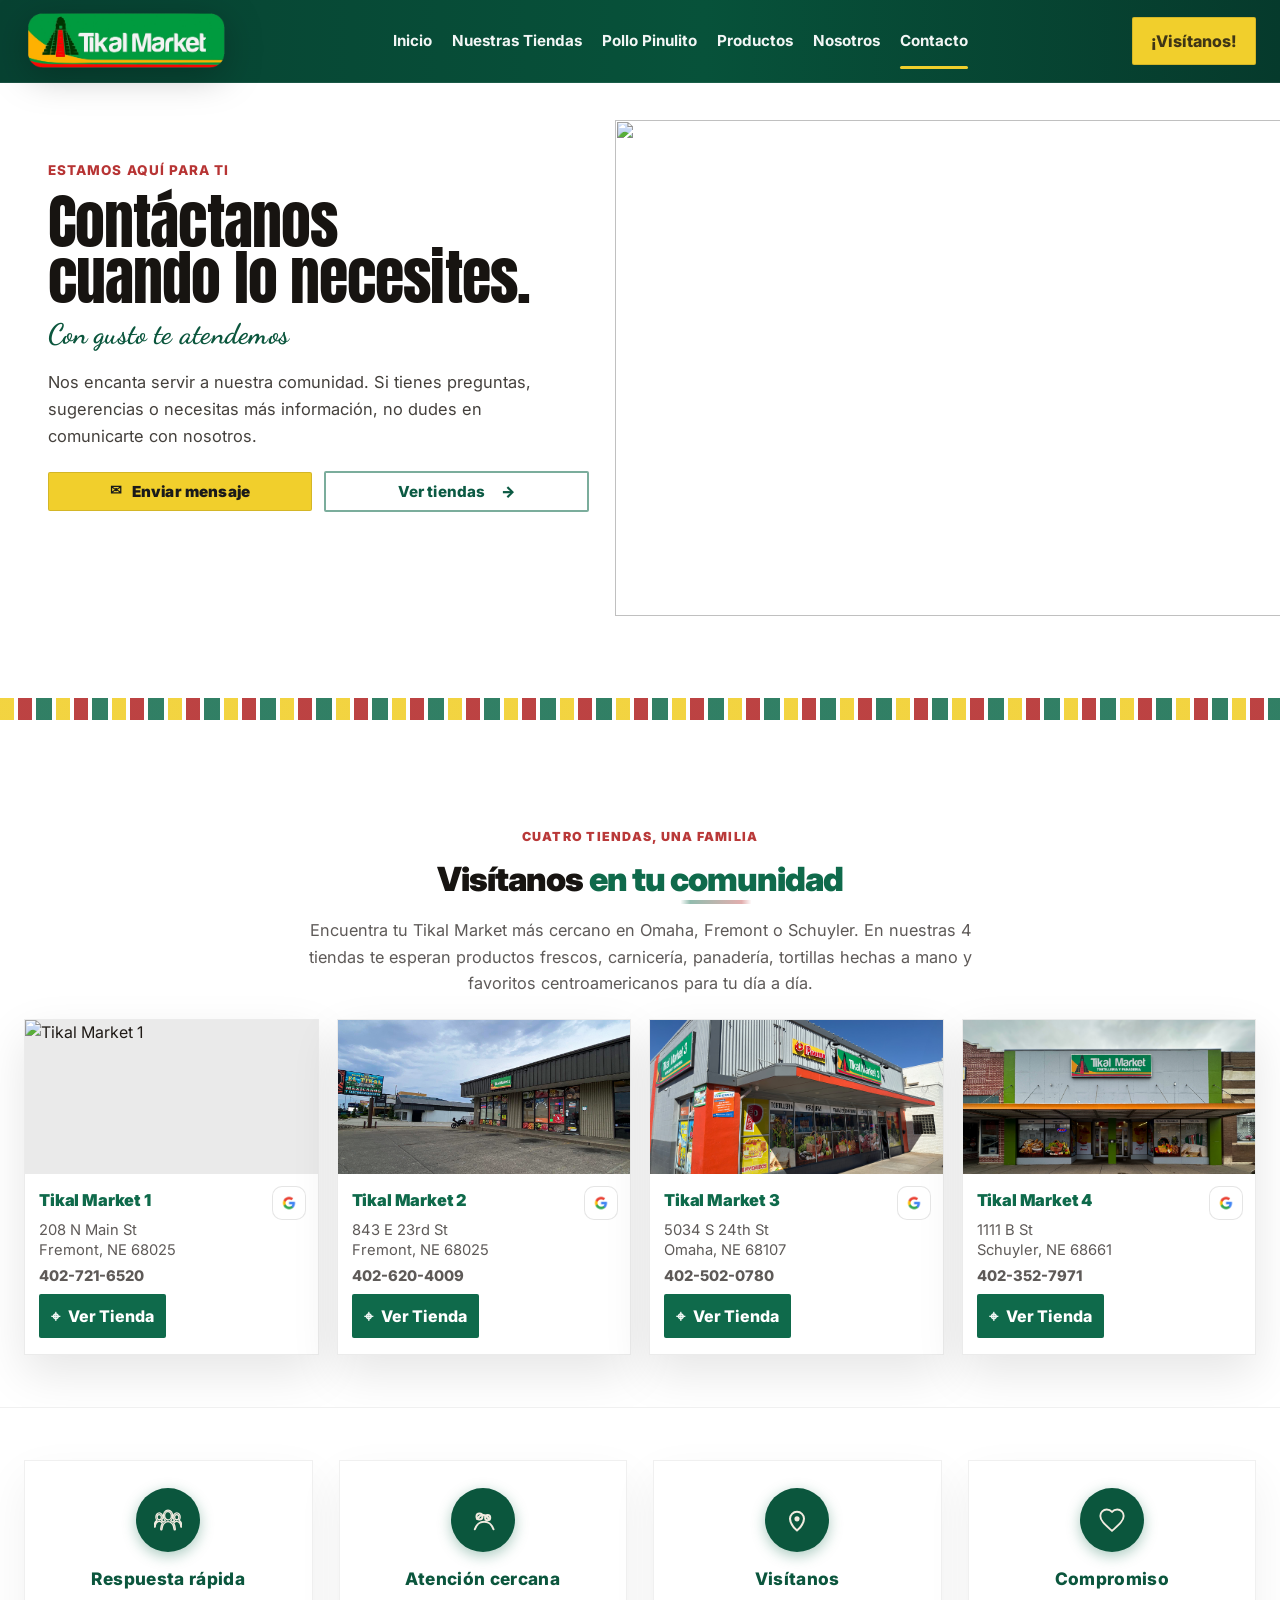
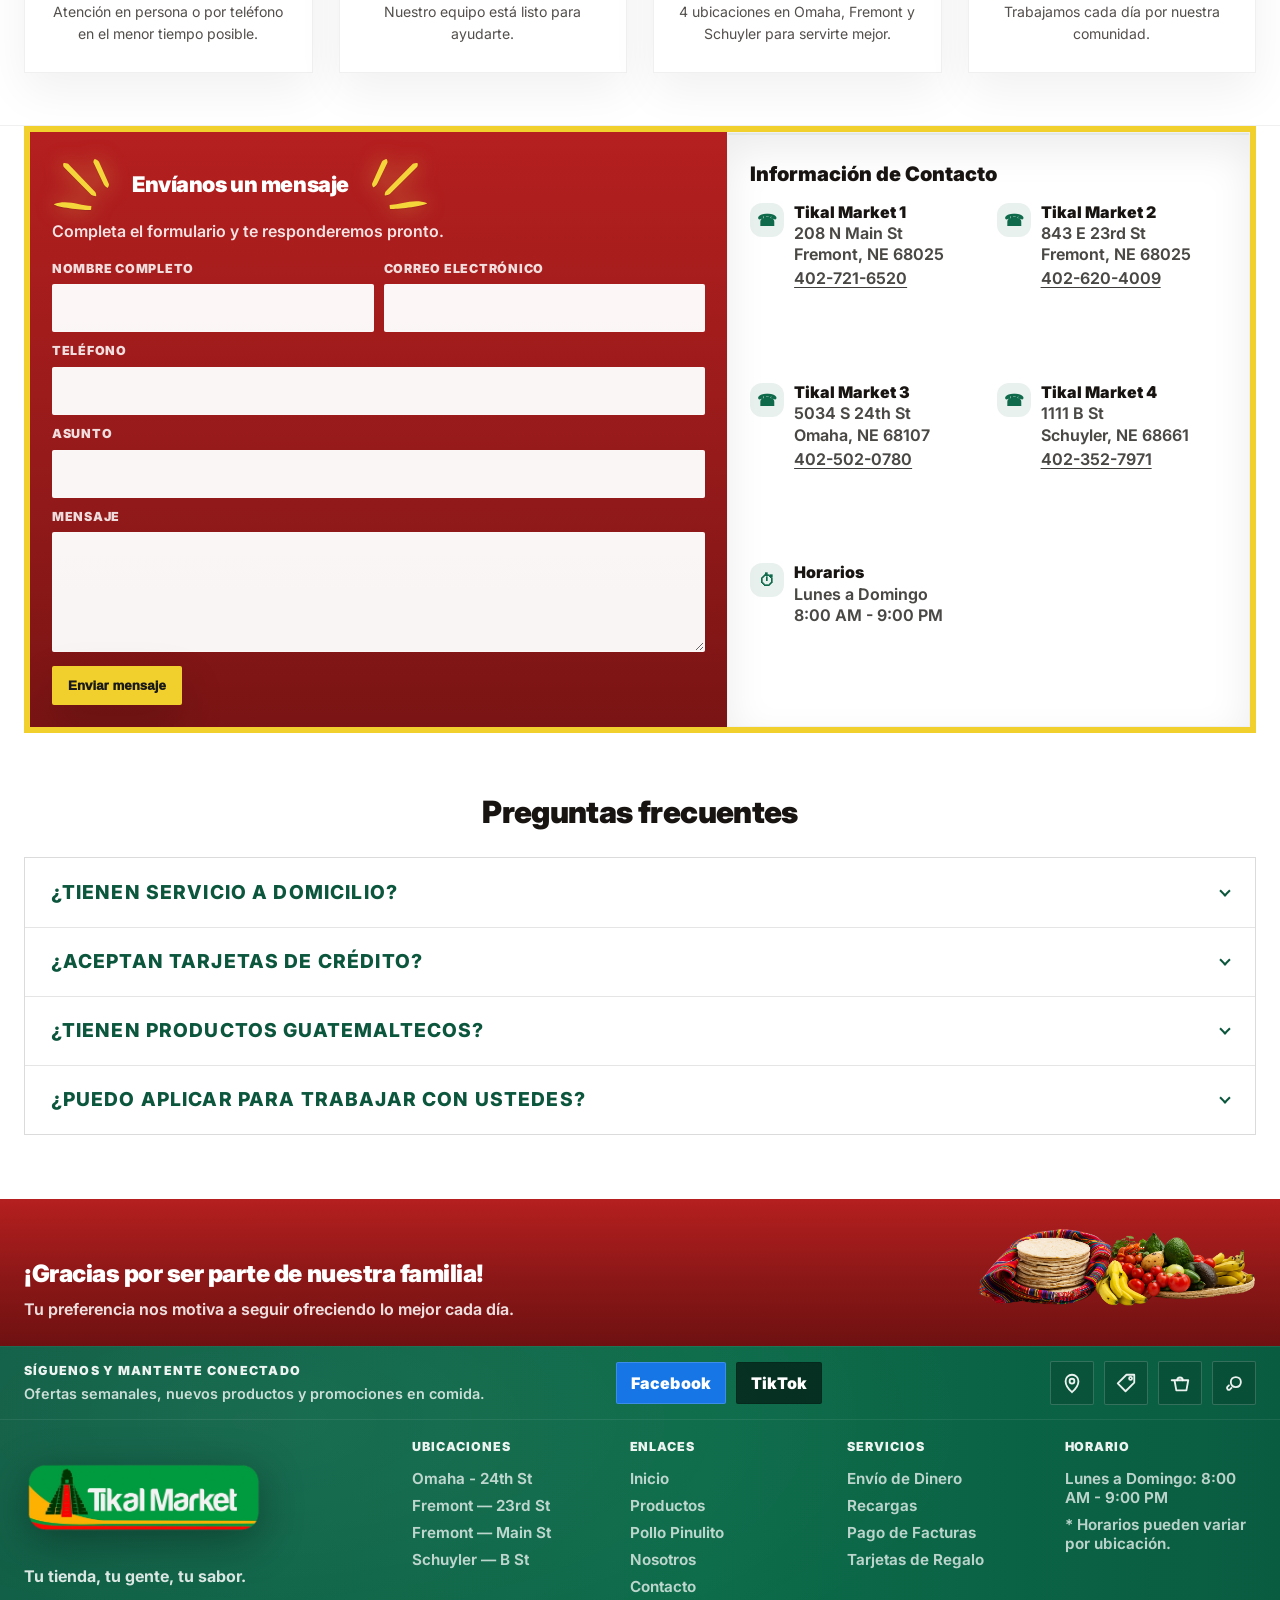
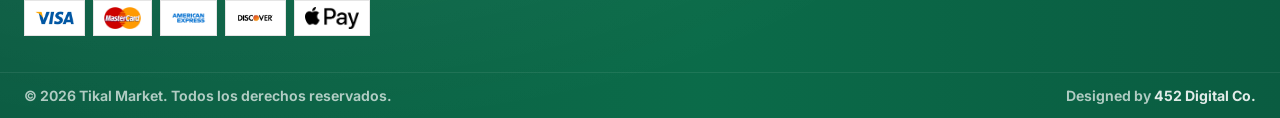
==== commit 1c87b3c8: "Update contact.html" ====
--- a/contact.html
+++ b/contact.html
@@ -394,42 +394,46 @@
     <section class="loc-faq" aria-label="Preguntas frecuentes">
       <div class="loc-faq-inner">
         <h2 class="loc-faq-title">Preguntas frecuentes</h2>
-        <div class="loc-faq-grid">
-          <details class="loc-faq-item">
-            <summary class="loc-faq-q">
-              ¿Tienen servicio a domicilio?
-              <span class="chev" aria-hidden="true">⌄</span>
+        <div class="about-faq-accordion">
+          <details class="about-faq-item">
+            <summary class="about-faq-summary">
+              <span class="about-faq-q">¿Tienen servicio a domicilio?</span>
+              <span class="about-faq-chevron" aria-hidden="true"></span>
             </summary>
-            <div class="loc-faq-a">
-              No contamos con servicio a domicilio propio, pero te esperamos en cualquiera de nuestras tiendas.
+            <div class="about-faq-panel">
+              <p>No contamos con servicio a domicilio propio, pero te esperamos en cualquiera de nuestras tiendas.</p>
             </div>
           </details>
 
-          <details class="loc-faq-item">
-            <summary class="loc-faq-q">
-              ¿Aceptan tarjetas de crédito?
-              <span class="chev" aria-hidden="true">⌄</span>
+          <details class="about-faq-item">
+            <summary class="about-faq-summary">
+              <span class="about-faq-q">¿Aceptan tarjetas de crédito?</span>
+              <span class="about-faq-chevron" aria-hidden="true"></span>
             </summary>
-            <div class="loc-faq-a">Sí, aceptamos Visa, Mastercard, Discover y American Express.</div>
+            <div class="about-faq-panel">
+              <p>Sí, aceptamos Visa, Mastercard, Discover y American Express.</p>
+            </div>
           </details>
 
-          <details class="loc-faq-item">
-            <summary class="loc-faq-q">
-              ¿Tienen productos guatemaltecos?
-              <span class="chev" aria-hidden="true">⌄</span>
+          <details class="about-faq-item">
+            <summary class="about-faq-summary">
+              <span class="about-faq-q">¿Tienen productos guatemaltecos?</span>
+              <span class="about-faq-chevron" aria-hidden="true"></span>
             </summary>
-            <div class="loc-faq-a">
-              Sí, contamos con una gran variedad de productos de Guatemala, México y Centroamérica.
+            <div class="about-faq-panel">
+              <p>Sí, contamos con una gran variedad de productos de Guatemala, México y Centroamérica.</p>
             </div>
           </details>
 
-          <details class="loc-faq-item">
-            <summary class="loc-faq-q">
-              ¿Puedo aplicar para trabajar con ustedes?
-              <span class="chev" aria-hidden="true">⌄</span>
+          <details class="about-faq-item">
+            <summary class="about-faq-summary">
+              <span class="about-faq-q">¿Puedo aplicar para trabajar con ustedes?</span>
+              <span class="about-faq-chevron" aria-hidden="true"></span>
             </summary>
-            <div class="loc-faq-a">
-              Sí, envíanos tu información a <a href="mailto:info@eltikalmarket.com">info@eltikalmarket.com</a> o visita una de nuestras tiendas.
+            <div class="about-faq-panel">
+              <p>
+                Sí, envíanos tu información a <a href="mailto:info@eltikalmarket.com">info@eltikalmarket.com</a> o visita una de nuestras tiendas.
+              </p>
             </div>
           </details>
         </div>
